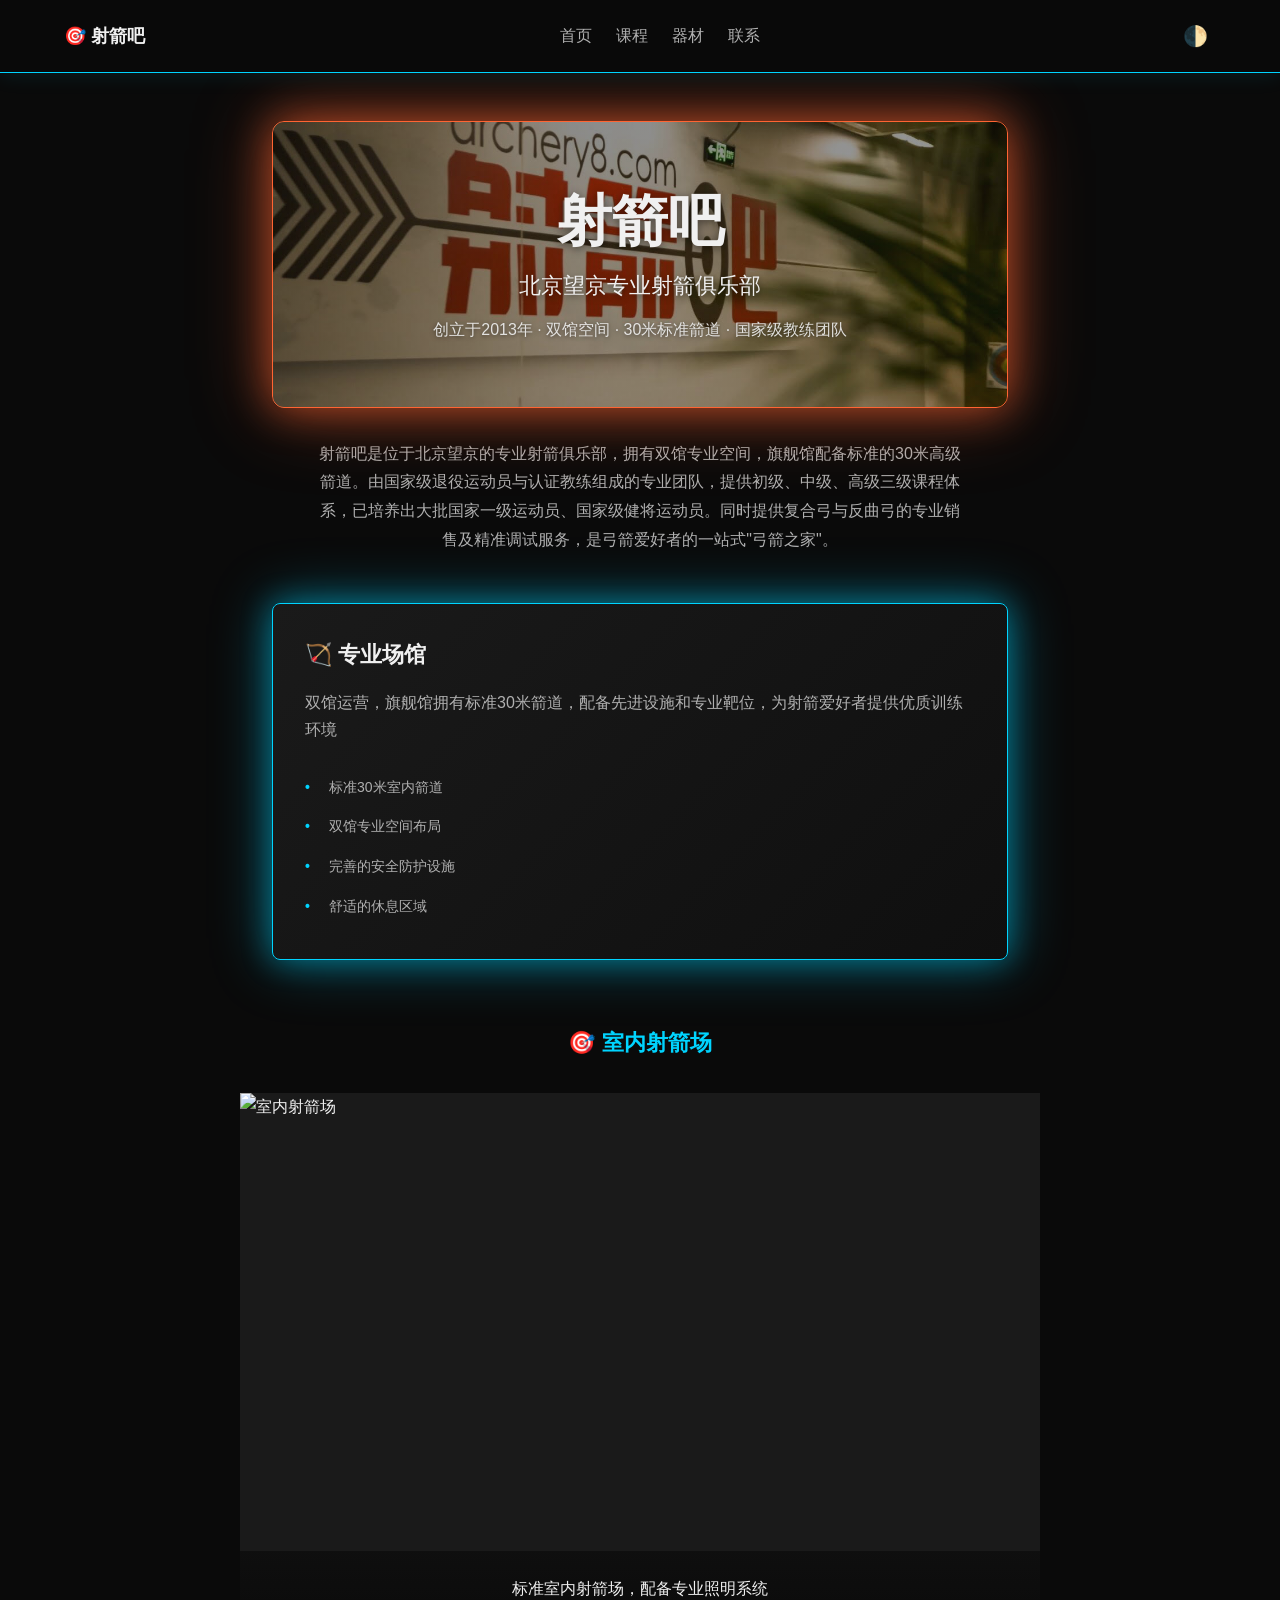
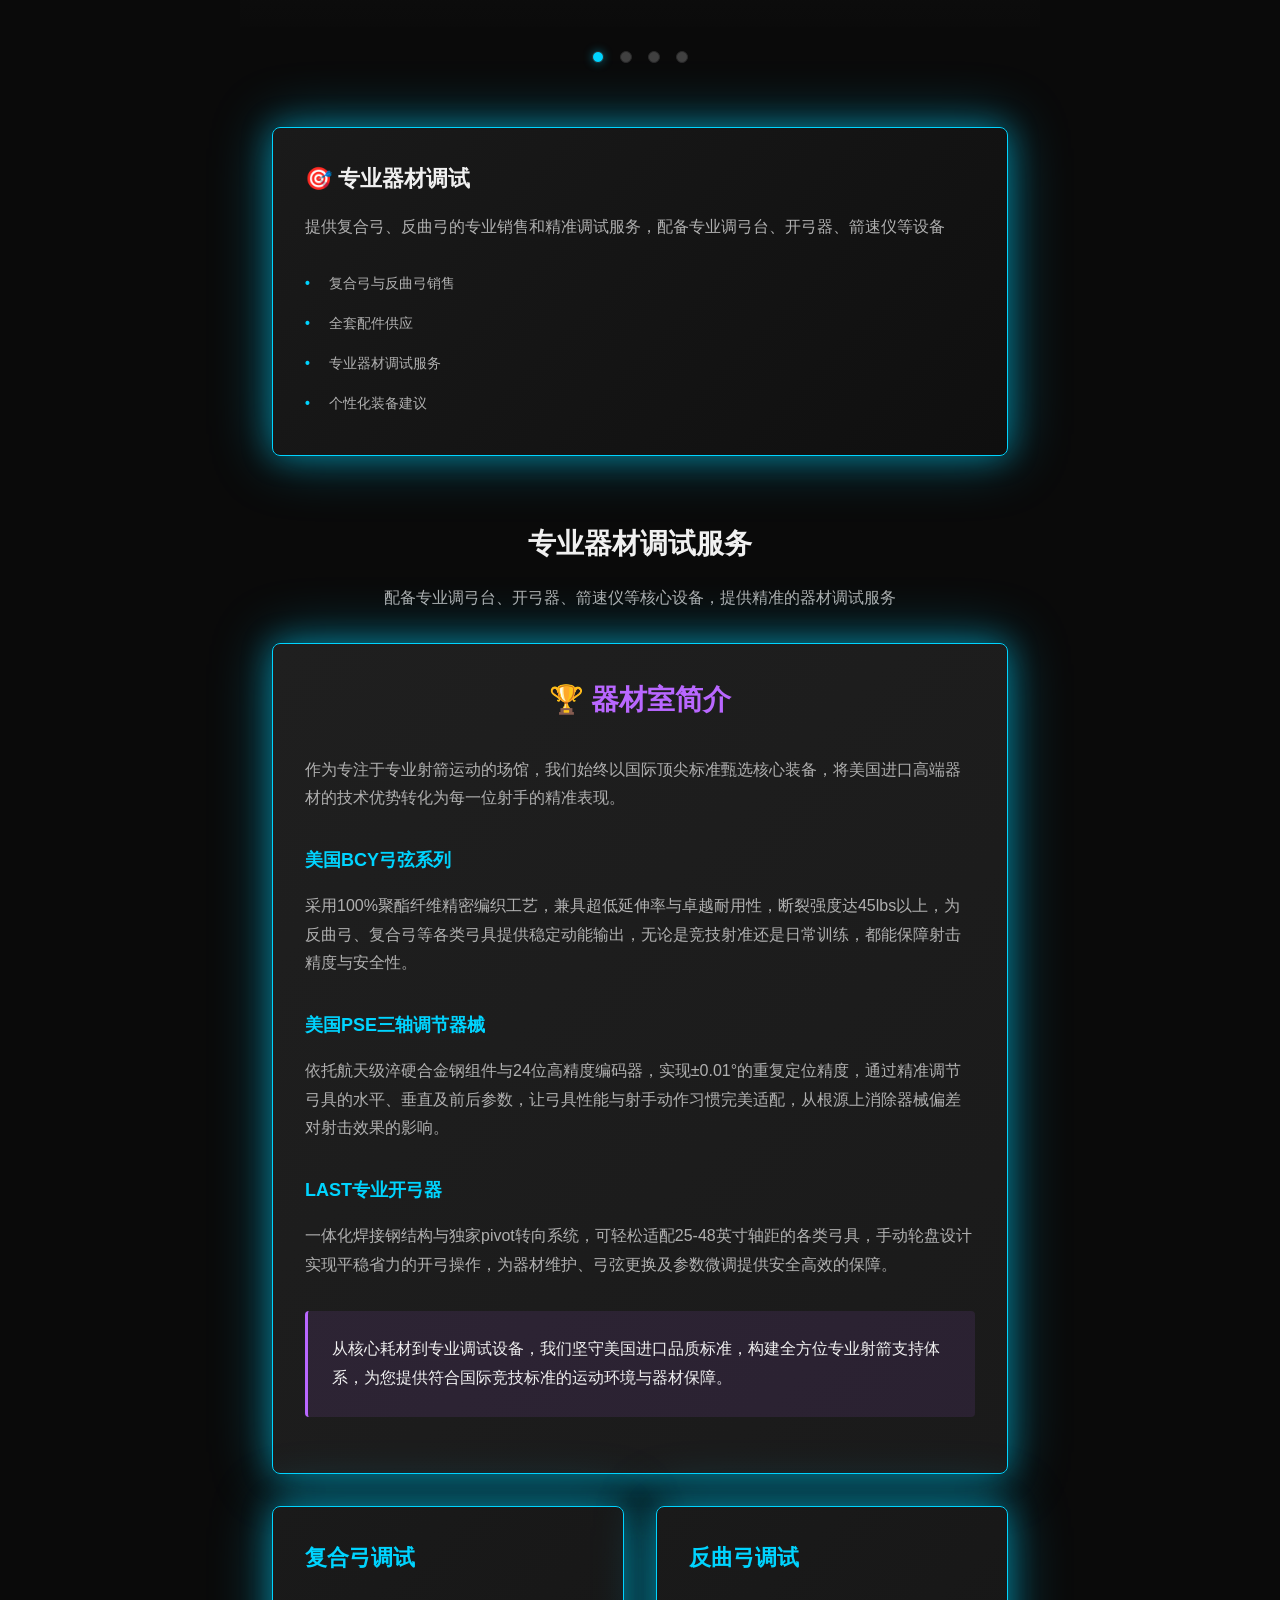
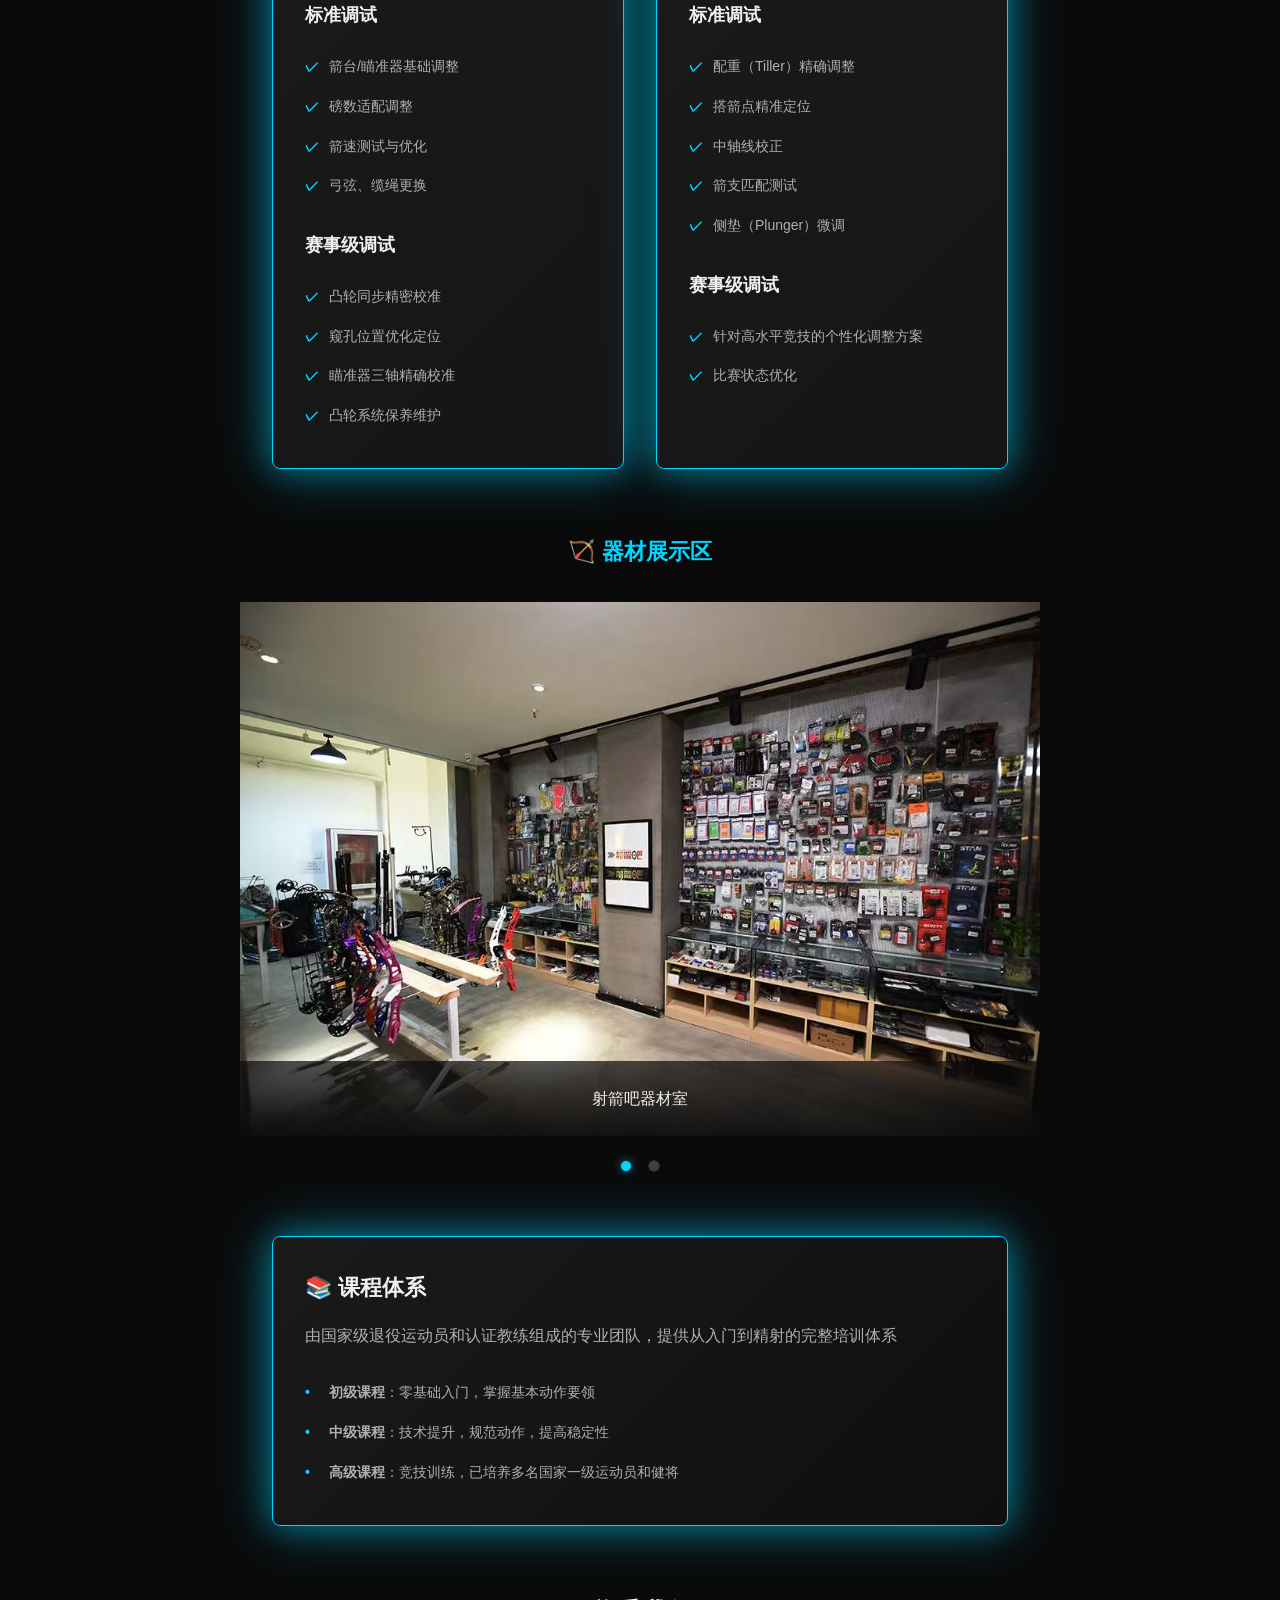
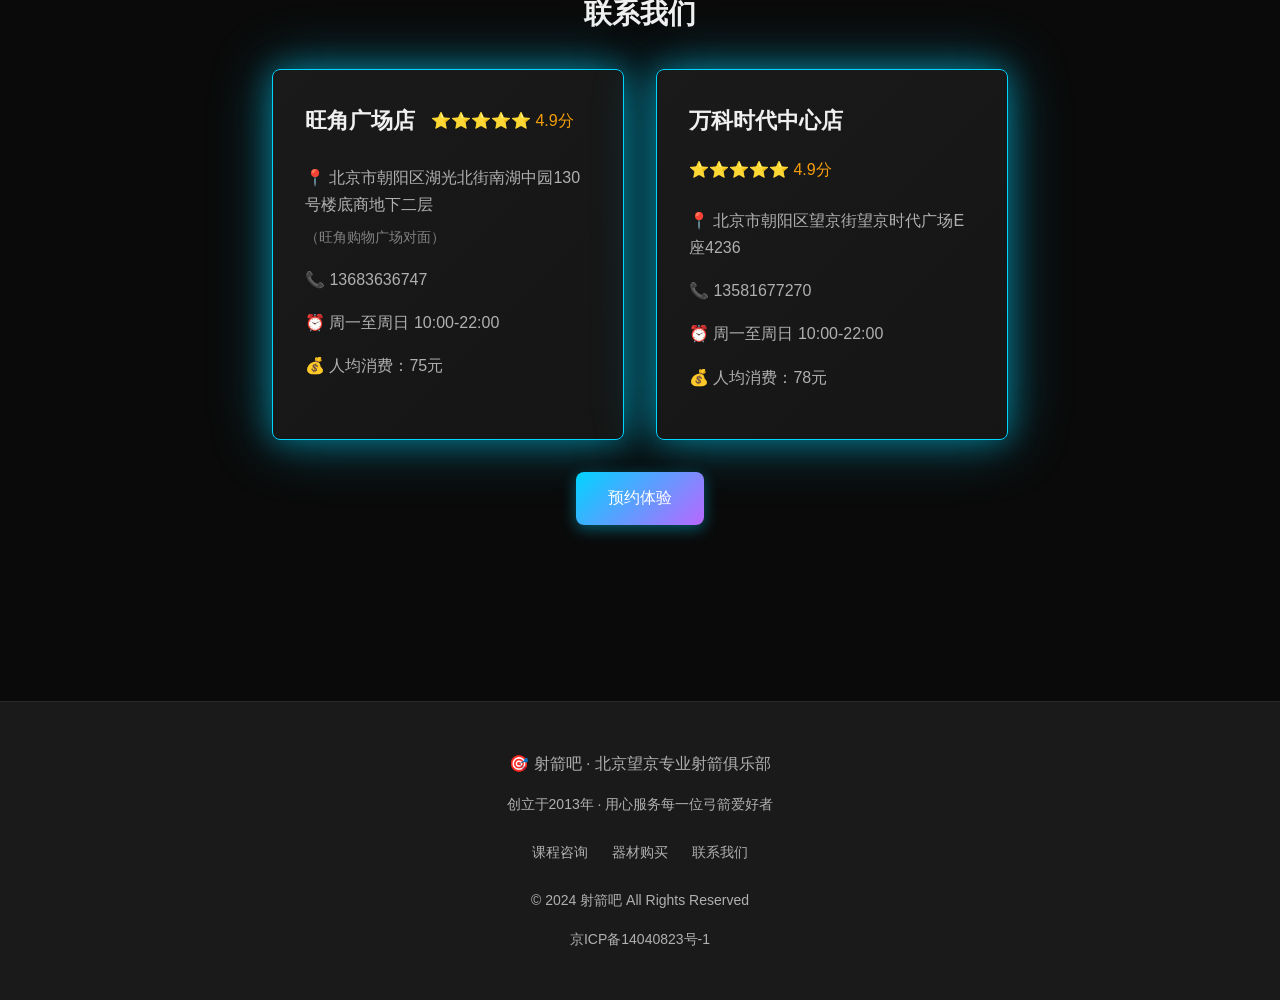
==== index.html @ a4e54010 "修复移动端布局：移除重复课程卡片，调整服务卡片顺序" ====
<!DOCTYPE html>
<html lang="zh-CN" data-theme="dark">
<head>
    <meta charset="UTF-8">
    <meta name="viewport" content="width=device-width, initial-scale=1.0">
    <meta name="description" content="射箭吧 - 北京望京专业射箭俱乐部，创立于2013年，双馆空间，30米标准箭道，国家级教练团队">
    <meta name="keywords" content="射箭,射箭俱乐部,望京射箭,北京射箭,射箭培训,复合弓,反曲弓">
    <title>射箭吧 🎯 北京望京专业射箭俱乐部</title>
    <link rel="stylesheet" href="css/style.css">
</head>
<body>
    <!-- 导航栏 -->
    <header class="header">
        <nav class="nav container">
            <div class="nav-brand">
                <a href="#home">🎯 射箭吧</a>
            </div>
            <ul class="nav-menu">
                <li><a href="#home">首页</a></li>
                <li><a href="#courses">课程</a></li>
                <li><a href="#equipment">器材</a></li>
                <li><a href="#contact">联系</a></li>
            </ul>
            <button class="theme-toggle" id="themeToggle" aria-label="切换主题">
                🌓
            </button>
        </nav>
    </header>

    <!-- 主体内容 -->
    <main class="main" id="home">
        <div class="container">
            <!-- Hero 介绍区 -->
            <section class="hero">
                <div class="hero-header">
                    <h1 class="hero-title">射箭吧</h1>
                    <h2 class="hero-subtitle">北京望京专业射箭俱乐部</h2>
                    <p class="subtitle">创立于2013年 · 双馆空间 · 30米标准箭道 · 国家级教练团队</p>
                </div>
                <p class="description">
                    射箭吧是位于北京望京的专业射箭俱乐部，拥有双馆专业空间，旗舰馆配备标准的30米高级箭道。由国家级退役运动员与认证教练组成的专业团队，提供初级、中级、高级三级课程体系，已培养出大批国家一级运动员、国家级健将运动员。同时提供复合弓与反曲弓的专业销售及精准调试服务，是弓箭爱好者的一站式"弓箭之家"。
                </p>
            </section>

            <!-- 核心服务卡片 -->
            <section class="services" id="courses">
                <div class="service-cards">
                    <!-- 服务卡片 1 - 专业场馆 -->
                    <article class="service-card">
                        <h3>🏹 专业场馆</h3>
                        <p>双馆运营，旗舰馆拥有标准30米箭道，配备先进设施和专业靶位，为射箭爱好者提供优质训练环境</p>
                        <ul class="feature-list">
                            <li>标准30米室内箭道</li>
                            <li>双馆专业空间布局</li>
                            <li>完善的安全防护设施</li>
                            <li>舒适的休息区域</li>
                        </ul>
                    </article>
                </div>
            </section>

            <!-- 室内射箭场图片展示 -->
            <section class="gallery-section">
                <h3>🎯 室内射箭场</h3>
                <div class="gallery-slider-wrapper">
                    <div class="gallery-slider" data-gallery="range">
                        <div class="slider-track">
                            <div class="slider-item">
                                <img src="https://images.unsplash.com/photo-1613901644564-e6e1a5d6f1e3?auto=format&fit=crop&w=1200&h=800&q=80" alt="室内射箭场" loading="lazy">
                                <p class="slide-caption">标准室内射箭场，配备专业照明系统</p>
                            </div>
                            <div class="slider-item">
                                <img src="https://images.unsplash.com/photo-1546483875-ad9014c88eba?auto=format&fit=crop&w=1200&h=800&q=80" alt="30米标准箭道" loading="lazy">
                                <p class="slide-caption">30米国际标准箭道，满足竞技训练需求</p>
                            </div>
                            <div class="slider-item">
                                <img src="https://images.unsplash.com/photo-1598899134739-24c46f58b8c0?auto=format&fit=crop&w=1200&h=800&q=80" alt="专业靶位" loading="lazy">
                                <p class="slide-caption">高精度专业靶位，确保训练效果</p>
                            </div>
                            <div class="slider-item">
                                <img src="https://images.unsplash.com/photo-1571902943202-507ec2618e8f?auto=format&fit=crop&w=1200&h=800&q=80" alt="训练场景" loading="lazy">
                                <p class="slide-caption">舒适的训练环境，专业的指导服务</p>
                            </div>
                        </div>
                    </div>
                </div>
                <div class="slider-dots" data-dots="range"></div>
            </section>

            <!-- 服务卡片 2 - 专业器材调试 -->
            <section class="services">
                <div class="service-cards">
                    <article class="service-card">
                        <h3>🎯 专业器材调试</h3>
                        <p>提供复合弓、反曲弓的专业销售和精准调试服务，配备专业调弓台、开弓器、箭速仪等设备</p>
                        <ul class="feature-list">
                            <li>复合弓与反曲弓销售</li>
                            <li>全套配件供应</li>
                            <li>专业器材调试服务</li>
                            <li>个性化装备建议</li>
                        </ul>
                    </article>
                </div>
            </section>

            <!-- 器材调试详情区 -->
            <section class="equipment-details" id="equipment">
                <h2>专业器材调试服务</h2>
                <p class="section-intro">配备专业调弓台、开弓器、箭速仪等核心设备，提供精准的器材调试服务</p>
                
                <div class="service-detail-cards">
                    <!-- 器材室简介 -->
                    <div class="detail-card equipment-intro">
                        <h3>🏆 器材室简介</h3>
                        <div class="equipment-content">
                            <p>作为专注于专业射箭运动的场馆，我们始终以国际顶尖标准甄选核心装备，将美国进口高端器材的技术优势转化为每一位射手的精准表现。</p>
                            
                            <h4>美国BCY弓弦系列</h4>
                            <p>采用100%聚酯纤维精密编织工艺，兼具超低延伸率与卓越耐用性，断裂强度达45lbs以上，为反曲弓、复合弓等各类弓具提供稳定动能输出，无论是竞技射准还是日常训练，都能保障射击精度与安全性。</p>
                            
                            <h4>美国PSE三轴调节器械</h4>
                            <p>依托航天级淬硬合金钢组件与24位高精度编码器，实现±0.01°的重复定位精度，通过精准调节弓具的水平、垂直及前后参数，让弓具性能与射手动作习惯完美适配，从根源上消除器械偏差对射击效果的影响。</p>
                            
                            <h4>LAST专业开弓器</h4>
                            <p>一体化焊接钢结构与独家pivot转向系统，可轻松适配25-48英寸轴距的各类弓具，手动轮盘设计实现平稳省力的开弓操作，为器材维护、弓弦更换及参数微调提供安全高效的保障。</p>
                            
                            <p class="highlight">从核心耗材到专业调试设备，我们坚守美国进口品质标准，构建全方位专业射箭支持体系，为您提供符合国际竞技标准的运动环境与器材保障。</p>
                        </div>
                    </div>

                    <!-- 复合弓调试 -->
                    <div class="detail-card">
                        <h3>复合弓调试</h3>
                        
                        <h4>标准调试</h4>
                        <ul>
                            <li>箭台/瞄准器基础调整</li>
                            <li>磅数适配调整</li>
                            <li>箭速测试与优化</li>
                            <li>弓弦、缆绳更换</li>
                        </ul>
                        
                        <h4>赛事级调试</h4>
                        <ul>
                            <li>凸轮同步精密校准</li>
                            <li>窥孔位置优化定位</li>
                            <li>瞄准器三轴精确校准</li>
                            <li>凸轮系统保养维护</li>
                        </ul>
                    </div>

                    <!-- 反曲弓调试 -->
                    <div class="detail-card">
                        <h3>反曲弓调试</h3>
                        
                        <h4>标准调试</h4>
                        <ul>
                            <li>配重（Tiller）精确调整</li>
                            <li>搭箭点精准定位</li>
                            <li>中轴线校正</li>
                            <li>箭支匹配测试</li>
                            <li>侧垫（Plunger）微调</li>
                        </ul>
                        
                        <h4>赛事级调试</h4>
                        <ul>
                            <li>针对高水平竞技的个性化调整方案</li>
                            <li>比赛状态优化</li>
                        </ul>
                    </div>
                </div>
            </section>

            <!-- 器材展示区图片 -->
            <section class="gallery-section">
                <h3>🏹 器材展示区</h3>
                <div class="gallery-slider-wrapper">
                    <div class="gallery-slider" data-gallery="equipment">
                        <div class="slider-track">
                            <div class="slider-item">
                                <img src="images/器材1.jpeg" alt="射箭吧器材室" loading="lazy">
                                <p class="slide-caption">射箭吧器材室</p>
                            </div>
                            <div class="slider-item">
                                <img src="images/器材2.jpeg" alt="高端弦料总动员" loading="lazy">
                                <p class="slide-caption">高端弦料总动员</p>
                            </div>
                        </div>
                    </div>
                </div>
                <div class="slider-dots" data-dots="equipment"></div>
            </section>

            <!-- 课程体系卡片 -->
            <section class="services">
                <div class="service-cards">
                    <article class="service-card">
                        <h3>📚 课程体系</h3>
                        <p>由国家级退役运动员和认证教练组成的专业团队，提供从入门到精射的完整培训体系</p>
                        <ul class="feature-list">
                            <li><strong>初级课程</strong>：零基础入门，掌握基本动作要领</li>
                            <li><strong>中级课程</strong>：技术提升，规范动作，提高稳定性</li>
                            <li><strong>高级课程</strong>：竞技训练，已培养多名国家一级运动员和健将</li>
                        </ul>
                    </article>
                </div>
            </section>

            <!-- 联系方式 -->
            <section class="contact" id="contact">
                <h2>联系我们</h2>
                
                <div class="contact-cards-wrapper">
                    <!-- 旺角广场店 -->
                    <div class="contact-card">
                        <h3>旺角广场店 <span class="rating">⭐⭐⭐⭐⭐ 4.9分</span></h3>
                        <div class="contact-info">
                            <p>📍 北京市朝阳区湖光北街南湖中园130号楼底商地下二层</p>
                            <p class="address-note">（旺角购物广场对面）</p>
                            <p>📞 13683636747</p>
                            <p>⏰ 周一至周日 10:00-22:00</p>
                            <p>💰 人均消费：75元</p>
                        </div>
                    </div>
                    
                    <!-- 万科时代中心店 -->
                    <div class="contact-card">
                        <h3>万科时代中心店 <span class="rating">⭐⭐⭐⭐⭐ 4.9分</span></h3>
                        <div class="contact-info">
                            <p>📍 北京市朝阳区望京街望京时代广场E座4236</p>
                            <p>📞 13581677270</p>
                            <p>⏰ 周一至周日 10:00-22:00</p>
                            <p>💰 人均消费：78元</p>
                        </div>
                    </div>
                </div>
                
                <button class="btn-primary">预约体验</button>
            </section>
        </div>
    </main>

    <!-- 页脚 -->
    <footer class="footer">
        <div class="container">
            <div class="footer-content">
                <p>🎯 射箭吧 · 北京望京专业射箭俱乐部</p>
                <p class="footer-meta">创立于2013年 · 用心服务每一位弓箭爱好者</p>
                <nav class="footer-links">
                    <a href="#courses">课程咨询</a>
                    <a href="#equipment">器材购买</a>
                    <a href="#contact">联系我们</a>
                </nav>
                <p class="copyright">© 2024 射箭吧 All Rights Reserved</p>
                <p class="icp-info">京ICP备14040823号-1</p>
            </div>
        </div>
    </footer>

    <script src="js/script.js"></script>
</body>
</html>
---- css/style.css ----
/* ==========================================
   射箭吧网站样式 - Coderon 极简风格
   ========================================== */

/* CSS 变量定义 */
:root {
  /* 颜色系统 - 深色主题（默认） */
  --color-background: #0a0a0a;
  --color-background-alt: #1a1a1a;
  --color-text: #f0f0f0;
  --color-text-secondary: #b0b0b0;
  --color-text-muted: #808080;
  
  /* 强调色 - 霓虹青色 */
  --color-accent: #00d4ff;
  --color-accent-hover: #00e5ff;
  --color-accent-light: #1a3a4a;
  --color-accent-glow: rgba(0, 212, 255, 0.4);
  
  /* 次要强调色 - 霓虹紫 */
  --color-secondary: #b967ff;
  --color-secondary-glow: rgba(185, 103, 255, 0.3);
  
  /* 边框 */
  --color-border: #2a2a2a;
  --color-border-dark: #404040;
  --color-border-accent: #00d4ff;
  
  /* 阴影 - 带发光效果 */
  --shadow-xs: 0 2px 4px rgba(0,0,0,0.3);
  --shadow-sm: 0 4px 12px rgba(0,0,0,0.4);
  --shadow-md: 0 8px 24px rgba(0,0,0,0.5);
  --shadow-glow: 0 0 20px var(--color-accent-glow);
  --shadow-glow-strong: 0 0 30px var(--color-accent-glow), 0 0 60px var(--color-accent-glow);
  
  /* 间距系统（8px基准） */
  --space-1: 8px;
  --space-2: 16px;
  --space-3: 24px;
  --space-4: 32px;
  --space-5: 40px;
  --space-6: 48px;
  --space-8: 64px;
  
  /* 字体 */
  --font-family: -apple-system, BlinkMacSystemFont, 'Segoe UI', 'Roboto', 
                 'Helvetica Neue', 'Microsoft YaHei', 'PingFang SC', 
                 Arial, sans-serif;
  --font-size-sm: 14px;
  --font-size-base: 16px;
  --font-size-lg: 18px;
  --font-size-xl: 22px;
  --font-size-2xl: 28px;
  --font-size-3xl: 36px;
  
  --line-height-tight: 1.25;
  --line-height-base: 1.7;
  --line-height-loose: 1.8;
  
  --font-weight-normal: 400;
  --font-weight-medium: 500;
  --font-weight-bold: 700;
  
  /* 圆角 */
  --radius-sm: 4px;
  --radius-md: 8px;
  --radius-lg: 12px;
  
  /* 过渡 */
  --transition-fast: 0.15s ease;
  --transition-base: 0.3s ease;
}

/* 浅色主题（可选） */
[data-theme="light"] {
  --color-background: #ffffff;
  --color-background-alt: #f8f9fa;
  --color-text: #292929;
  --color-text-secondary: #666666;
  --color-text-muted: #999999;
  --color-accent: #00a8cc;
  --color-accent-hover: #0096b8;
  --color-accent-light: #e0f7ff;
  --color-accent-glow: rgba(0, 168, 204, 0.2);
  --color-secondary: #9b4dca;
  --color-secondary-glow: rgba(155, 77, 202, 0.2);
  --color-border: #ebebeb;
  --color-border-dark: #dddddd;
  --color-border-accent: #00a8cc;
  --shadow-xs: 0 1px 2px rgba(0,0,0,0.04);
  --shadow-sm: 0 2px 8px rgba(0,0,0,0.06);
  --shadow-md: 0 4px 16px rgba(0,0,0,0.08);
  --shadow-glow: 0 0 10px rgba(0, 168, 204, 0.15);
  --shadow-glow-strong: 0 0 20px rgba(0, 168, 204, 0.2);
}

/* ==========================================
   基础样式重置
   ========================================== */

* {
  margin: 0;
  padding: 0;
  box-sizing: border-box;
}

html {
  font-size: 16px;
  scroll-behavior: smooth;
}

body {
  font-family: var(--font-family);
  font-size: var(--font-size-base);
  line-height: var(--line-height-base);
  color: var(--color-text);
  background-color: var(--color-background);
  transition: background-color var(--transition-base), 
              color var(--transition-base);
}

/* ==========================================
   布局容器
   ========================================== */

.container {
  max-width: 800px;
  margin: 0 auto;
  padding: 0 var(--space-3);
}

@media (min-width: 768px) {
  .container {
    padding: 0 var(--space-4);
  }
}

/* ==========================================
   导航栏
   ========================================== */

.header {
  position: sticky;
  top: 0;
  background-color: rgba(10, 10, 10, 0.95);
  backdrop-filter: blur(10px);
  border-bottom: 1px solid var(--color-border-accent);
  box-shadow: 0 2px 20px rgba(0, 212, 255, 0.1);
  z-index: 100;
  transition: background-color var(--transition-base);
}

.nav {
  display: flex;
  align-items: center;
  justify-content: space-between;
  padding: var(--space-2) var(--space-3);
  max-width: 1200px;
}

.nav-brand a {
  font-size: var(--font-size-lg);
  font-weight: var(--font-weight-bold);
  color: var(--color-text);
  text-decoration: none;
  transition: color var(--transition-fast);
}

.nav-brand a:hover {
  color: var(--color-accent);
}

.nav-menu {
  display: flex;
  list-style: none;
  gap: var(--space-3);
}

.nav-menu a {
  color: var(--color-text-secondary);
  text-decoration: none;
  font-size: var(--font-size-base);
  transition: color var(--transition-fast);
}

.nav-menu a:hover {
  color: var(--color-accent);
}

.theme-toggle {
  background: none;
  border: none;
  font-size: 20px;
  cursor: pointer;
  padding: var(--space-1);
  border-radius: var(--radius-sm);
  transition: background-color var(--transition-fast);
}

.theme-toggle:hover {
  background-color: var(--color-background-alt);
}

/* 移动端导航 */
@media (max-width: 767px) {
  .nav-menu {
    gap: var(--space-2);
    font-size: var(--font-size-sm);
  }
}

/* ==========================================
   主内容区
   ========================================== */

.main {
  padding: var(--space-6) 0;
  min-height: calc(100vh - 200px);
}

/* ==========================================
   Hero 介绍区
   ========================================== */

.hero {
  text-align: center;
  padding: 0;
  margin-bottom: var(--space-6);
}

.hero-header {
  background-image: url('../images/hero-bg.jpg');
  background-size: cover;
  background-position: center;
  background-repeat: no-repeat;
  position: relative;
  border-radius: var(--radius-lg);
  overflow: hidden;
  padding: var(--space-8) var(--space-4);
  margin-bottom: var(--space-4);
  border: 1px solid var(--color-border);
  box-shadow: var(--shadow-sm);
  transition: box-shadow var(--transition-base),
              border-color var(--transition-base);
}

.hero-header.in-view {
  box-shadow: 0 0 40px rgba(255, 100, 50, 0.6), 0 0 80px rgba(255, 100, 50, 0.4);
  border-color: #ff6432;
  animation: pulse-glow-hero 3s ease-in-out;
}

.hero-header::before {
  content: '';
  position: absolute;
  top: 0;
  left: 0;
  right: 0;
  bottom: 0;
  background: linear-gradient(135deg, rgba(10, 10, 10, 0.5) 0%, rgba(10, 10, 10, 0.4) 100%);
  z-index: 1;
}

.hero-header > * {
  position: relative;
  z-index: 2;
}

.hero-title {
  font-size: 56px;
  font-weight: var(--font-weight-bold);
  line-height: var(--line-height-tight);
  margin-bottom: var(--space-2);
  color: var(--color-text);
  text-shadow: 0 2px 8px rgba(0, 0, 0, 0.5);
}

.hero-subtitle {
  font-size: var(--font-size-xl);
  font-weight: var(--font-weight-medium);
  line-height: var(--line-height-tight);
  margin-bottom: var(--space-2);
  color: var(--color-text);
  text-shadow: 0 2px 6px rgba(0, 0, 0, 0.5);
}

.hero .subtitle {
  font-size: var(--font-size-base);
  color: rgba(240, 240, 240, 0.9);
  margin-bottom: 0;
  text-shadow: 0 1px 4px rgba(0, 0, 0, 0.5);
}

.hero .description {
  font-size: var(--font-size-base);
  line-height: var(--line-height-loose);
  color: var(--color-text-secondary);
  max-width: 700px;
  margin: 0 auto;
  padding: 0 var(--space-3);
}

@media (max-width: 767px) {
  .hero-title {
    font-size: var(--font-size-3xl);
  }
  
  .hero-subtitle {
    font-size: var(--font-size-lg);
  }
  
  .hero .subtitle {
    font-size: var(--font-size-base);
  }
}

/* ==========================================
   服务卡片区
   ========================================== */

.services {
  margin-bottom: var(--space-8);
}

.service-cards {
  display: grid;
  gap: var(--space-4);
  grid-template-columns: 1fr;
  max-width: 900px;
  margin: 0 auto;
}

@media (min-width: 768px) {
  .service-cards {
    grid-template-columns: repeat(auto-fit, minmax(280px, 1fr));
    max-width: 100%;
  }
}

.service-card {
  background: linear-gradient(135deg, #1a1a1a 0%, #0f0f0f 100%);
  padding: var(--space-4);
  border-radius: var(--radius-md);
  border: 1px solid var(--color-border);
  transition: transform var(--transition-base), 
              box-shadow var(--transition-base),
              border-color var(--transition-base);
}

.service-card.in-view {
  box-shadow: var(--shadow-glow-strong);
  border-color: var(--color-accent);
  animation: pulse-glow 2s ease-in-out;
}

@keyframes pulse-glow {
  0%, 100% {
    box-shadow: var(--shadow-glow-strong);
  }
  50% {
    box-shadow: 0 0 40px var(--color-accent-glow), 0 0 80px var(--color-accent-glow);
  }
}

@keyframes pulse-glow-hero {
  0%, 100% {
    box-shadow: 0 0 40px rgba(255, 100, 50, 0.6), 0 0 80px rgba(255, 100, 50, 0.4);
    border-color: #ff6432;
  }
  50% {
    box-shadow: 0 0 60px rgba(255, 100, 50, 0.8), 0 0 120px rgba(255, 100, 50, 0.6), 0 0 180px rgba(255, 100, 50, 0.3);
    border-color: #ff8855;
  }
}

.service-card:hover {
  transform: translateY(-6px);
  box-shadow: var(--shadow-glow-strong);
  border-color: var(--color-accent);
}

.service-card h3 {
  font-size: var(--font-size-xl);
  margin-bottom: var(--space-2);
  color: var(--color-text);
}

.service-card p {
  color: var(--color-text-secondary);
  margin-bottom: var(--space-3);
  line-height: var(--line-height-base);
}

.feature-list {
  list-style: none;
  padding-left: 0;
}

.feature-list li {
  padding: var(--space-1) 0;
  padding-left: var(--space-3);
  position: relative;
  color: var(--color-text-secondary);
  font-size: var(--font-size-sm);
}

.feature-list li:before {
  content: "•";
  position: absolute;
  left: 0;
  color: var(--color-accent);
  font-weight: var(--font-weight-bold);
}

/* ==========================================
   器材调试详情区
   ========================================== */

.equipment-details {
  margin-bottom: var(--space-8);
}

.equipment-details h2 {
  font-size: var(--font-size-2xl);
  margin-bottom: var(--space-2);
  text-align: center;
  color: var(--color-text);
}

.section-intro {
  text-align: center;
  color: var(--color-text-secondary);
  margin-bottom: var(--space-4);
  max-width: 600px;
  margin-left: auto;
  margin-right: auto;
}

.service-detail-cards {
  display: grid;
  gap: var(--space-4);
  grid-template-columns: 1fr;
}

@media (min-width: 768px) {
  .service-detail-cards {
    grid-template-columns: repeat(2, 1fr);
  }
}

.detail-card {
  background: linear-gradient(135deg, #1a1a1a 0%, #151515 100%);
  padding: var(--space-4);
  border-radius: var(--radius-md);
  border: 1px solid var(--color-border);
  box-shadow: var(--shadow-sm);
  transition: transform var(--transition-base),
              box-shadow var(--transition-base),
              border-color var(--transition-base);
}

.detail-card.in-view {
  box-shadow: var(--shadow-glow-strong);
  border-color: var(--color-accent);
  animation: pulse-glow 2s ease-in-out;
}

.detail-card:hover {
  transform: translateY(-2px);
  box-shadow: var(--shadow-glow);
  border-color: var(--color-border-dark);
}

.detail-card h3 {
  color: var(--color-accent);
  margin-bottom: var(--space-3);
  font-size: var(--font-size-xl);
}

.detail-card h4 {
  margin-top: var(--space-3);
  margin-bottom: var(--space-2);
  font-size: var(--font-size-lg);
  color: var(--color-text);
}

/* 器材室简介卡片 */
.equipment-intro {
  grid-column: 1 / -1;
  background: linear-gradient(135deg, #1f1f1f 0%, #1a1a1a 100%);
  border: 1px solid var(--color-border-dark);
}

.equipment-intro h3 {
  color: var(--color-secondary);
  font-size: var(--font-size-2xl);
  margin-bottom: var(--space-4);
  text-align: center;
}

.equipment-content p {
  color: var(--color-text-secondary);
  line-height: var(--line-height-loose);
  margin-bottom: var(--space-3);
}

.equipment-content h4 {
  color: var(--color-accent);
  font-size: var(--font-size-lg);
  margin-top: var(--space-4);
  margin-bottom: var(--space-2);
}

.equipment-content .highlight {
  color: var(--color-text);
  font-weight: var(--font-weight-medium);
  padding: var(--space-3);
  background: rgba(185, 103, 255, 0.1);
  border-left: 3px solid var(--color-secondary);
  border-radius: var(--radius-sm);
  margin-top: var(--space-4);
}

.detail-card ul {
  list-style: none;
  padding-left: 0;
}

.detail-card ul li {
  padding: var(--space-1) 0;
  padding-left: var(--space-3);
  position: relative;
  color: var(--color-text-secondary);
  font-size: var(--font-size-sm);
}

.detail-card ul li:before {
  content: "✓";
  position: absolute;
  left: 0;
  color: var(--color-accent);
  font-weight: var(--font-weight-bold);
}

/* ==========================================
   图片画廊
   ========================================== */

/* ==========================================
   场馆环境画廊
   ========================================== */

.gallery-section {
  margin-bottom: var(--space-8);
}

.gallery-section h3 {
  font-size: var(--font-size-xl);
  margin-bottom: var(--space-4);
  color: var(--color-accent);
  text-align: center;
}

.gallery-slider-wrapper {
  position: relative;
  margin: 0 calc(-1 * var(--space-3));
  padding: 0;
}

@media (min-width: 768px) {
  .gallery-slider-wrapper {
    margin: 0 calc(-1 * var(--space-4));
  }
}

.gallery-slider {
  overflow: hidden;
  background: var(--color-background-alt);
  width: 100%;
}

.slider-track {
  display: flex;
  transition: transform 0.5s cubic-bezier(0.4, 0, 0.2, 1);
}

.slider-item {
  min-width: 100%;
  position: relative;
}

.slider-item img {
  width: 100%;
  height: auto;
  aspect-ratio: 3/2;
  object-fit: cover;
  display: block;
}

.slide-caption {
  background: linear-gradient(to top, rgba(10, 10, 10, 0.95) 0%, rgba(10, 10, 10, 0.7) 100%);
  color: var(--color-text);
  padding: var(--space-3) var(--space-4);
  text-align: center;
  font-size: var(--font-size-base);
  line-height: var(--line-height-base);
  position: absolute;
  bottom: 0;
  left: 0;
  right: 0;
  margin: 0;
}

.slider-dots {
  display: flex;
  justify-content: center;
  gap: var(--space-2);
  margin-top: var(--space-3);
}

.slider-dot {
  width: 12px;
  height: 12px;
  border-radius: 50%;
  background: var(--color-border-dark);
  border: 1px solid var(--color-border);
  cursor: pointer;
  transition: all var(--transition-base);
}

.slider-dot:hover {
  background: var(--color-accent);
  transform: scale(1.2);
}

.slider-dot.active {
  background: var(--color-accent);
  box-shadow: 0 0 10px var(--color-accent-glow);
}

/* 课程体系区域 */
.course-info {
  margin-bottom: var(--space-8);
  max-width: 900px;
  margin-left: auto;
  margin-right: auto;
}

@media (max-width: 767px) {
  .slide-caption {
    font-size: var(--font-size-sm);
    padding: var(--space-2) var(--space-3);
  }
}

/* 实际图片样式（替换占位符时使用） */
.gallery-item img {
  width: 100%;
  height: 100%;
  object-fit: cover;
  transition: transform var(--transition-base);
}

.gallery-item:hover img {
  transform: scale(1.05);
}

/* ==========================================
   联系方式区
   ========================================== */

.contact {
  margin-bottom: var(--space-8);
  text-align: center;
}

.contact h2 {
  font-size: var(--font-size-2xl);
  margin-bottom: var(--space-4);
  color: var(--color-text);
}

.contact-cards-wrapper {
  display: grid;
  gap: var(--space-4);
  grid-template-columns: 1fr;
  margin-bottom: var(--space-4);
}

@media (min-width: 768px) {
  .contact-cards-wrapper {
    grid-template-columns: repeat(2, 1fr);
  }
}

.contact-card {
  background: linear-gradient(135deg, #1a1a1a 0%, #151515 100%);
  padding: var(--space-4);
  border-radius: var(--radius-md);
  text-align: left;
  border: 1px solid var(--color-border);
  box-shadow: var(--shadow-sm);
  transition: transform var(--transition-base),
              box-shadow var(--transition-base),
              border-color var(--transition-base);
}

.contact-card.in-view {
  box-shadow: var(--shadow-glow-strong);
  border-color: var(--color-accent);
  animation: pulse-glow 2s ease-in-out;
}

.contact-card:hover {
  transform: translateY(-2px);
  box-shadow: var(--shadow-glow);
  border-color: var(--color-border-dark);
}

.contact-card h3 {
  font-size: var(--font-size-xl);
  margin-bottom: var(--space-3);
  display: flex;
  align-items: center;
  gap: var(--space-2);
  flex-wrap: wrap;
  color: var(--color-text);
}

.contact-card .rating {
  color: #f59e0b;
  font-size: var(--font-size-base);
  font-weight: var(--font-weight-normal);
}

.contact-info p {
  margin: var(--space-2) 0;
  line-height: var(--line-height-base);
  color: var(--color-text-secondary);
}

.contact-info .address-note {
  color: var(--color-text-muted);
  font-size: var(--font-size-sm);
  margin-top: calc(var(--space-1) * -1);
}

/* ==========================================
   按钮
   ========================================== */

.btn-primary {
  background: linear-gradient(135deg, var(--color-accent) 0%, var(--color-secondary) 100%);
  color: #ffffff;
  border: none;
  padding: var(--space-2) var(--space-4);
  border-radius: var(--radius-md);
  font-size: var(--font-size-base);
  font-weight: var(--font-weight-medium);
  cursor: pointer;
  box-shadow: 0 4px 15px var(--color-accent-glow);
  transition: background-color var(--transition-fast),
              transform var(--transition-fast),
              box-shadow var(--transition-fast);
}

.btn-primary:hover {
  background: linear-gradient(135deg, var(--color-accent-hover) 0%, var(--color-secondary) 100%);
  transform: translateY(-3px);
  box-shadow: var(--shadow-glow-strong);
}

.btn-primary:active {
  transform: translateY(0);
}

/* ==========================================
   页脚
   ========================================== */

.footer {
  background-color: var(--color-background-alt);
  border-top: 1px solid var(--color-border);
  padding: var(--space-6) 0 var(--space-4);
  margin-top: var(--space-8);
}

.footer-content {
  text-align: center;
}

.footer-content p {
  color: var(--color-text-secondary);
  margin-bottom: var(--space-2);
}

.footer-meta {
  font-size: var(--font-size-sm);
  color: var(--color-text-muted);
}

.footer-links {
  display: flex;
  justify-content: center;
  gap: var(--space-3);
  margin: var(--space-3) 0;
  flex-wrap: wrap;
}

.footer-links a {
  color: var(--color-text-secondary);
  text-decoration: none;
  font-size: var(--font-size-sm);
  transition: color var(--transition-fast);
}

.footer-links a:hover {
  color: var(--color-accent);
}

.icp-info {
  font-size: var(--font-size-sm);
  color: var(--color-text-muted);
  margin-top: var(--space-2);
}

.copyright {
  font-size: var(--font-size-sm);
  color: var(--color-text-muted);
  margin-top: var(--space-3);
}

/* ==========================================
   响应式调整
   ========================================== */

@media (max-width: 767px) {
  .hero {
    padding: var(--space-4) 0;
  }
  
  .services,
  .equipment-details,
  .gallery,
  .contact {
    margin-bottom: var(--space-6);
  }
}
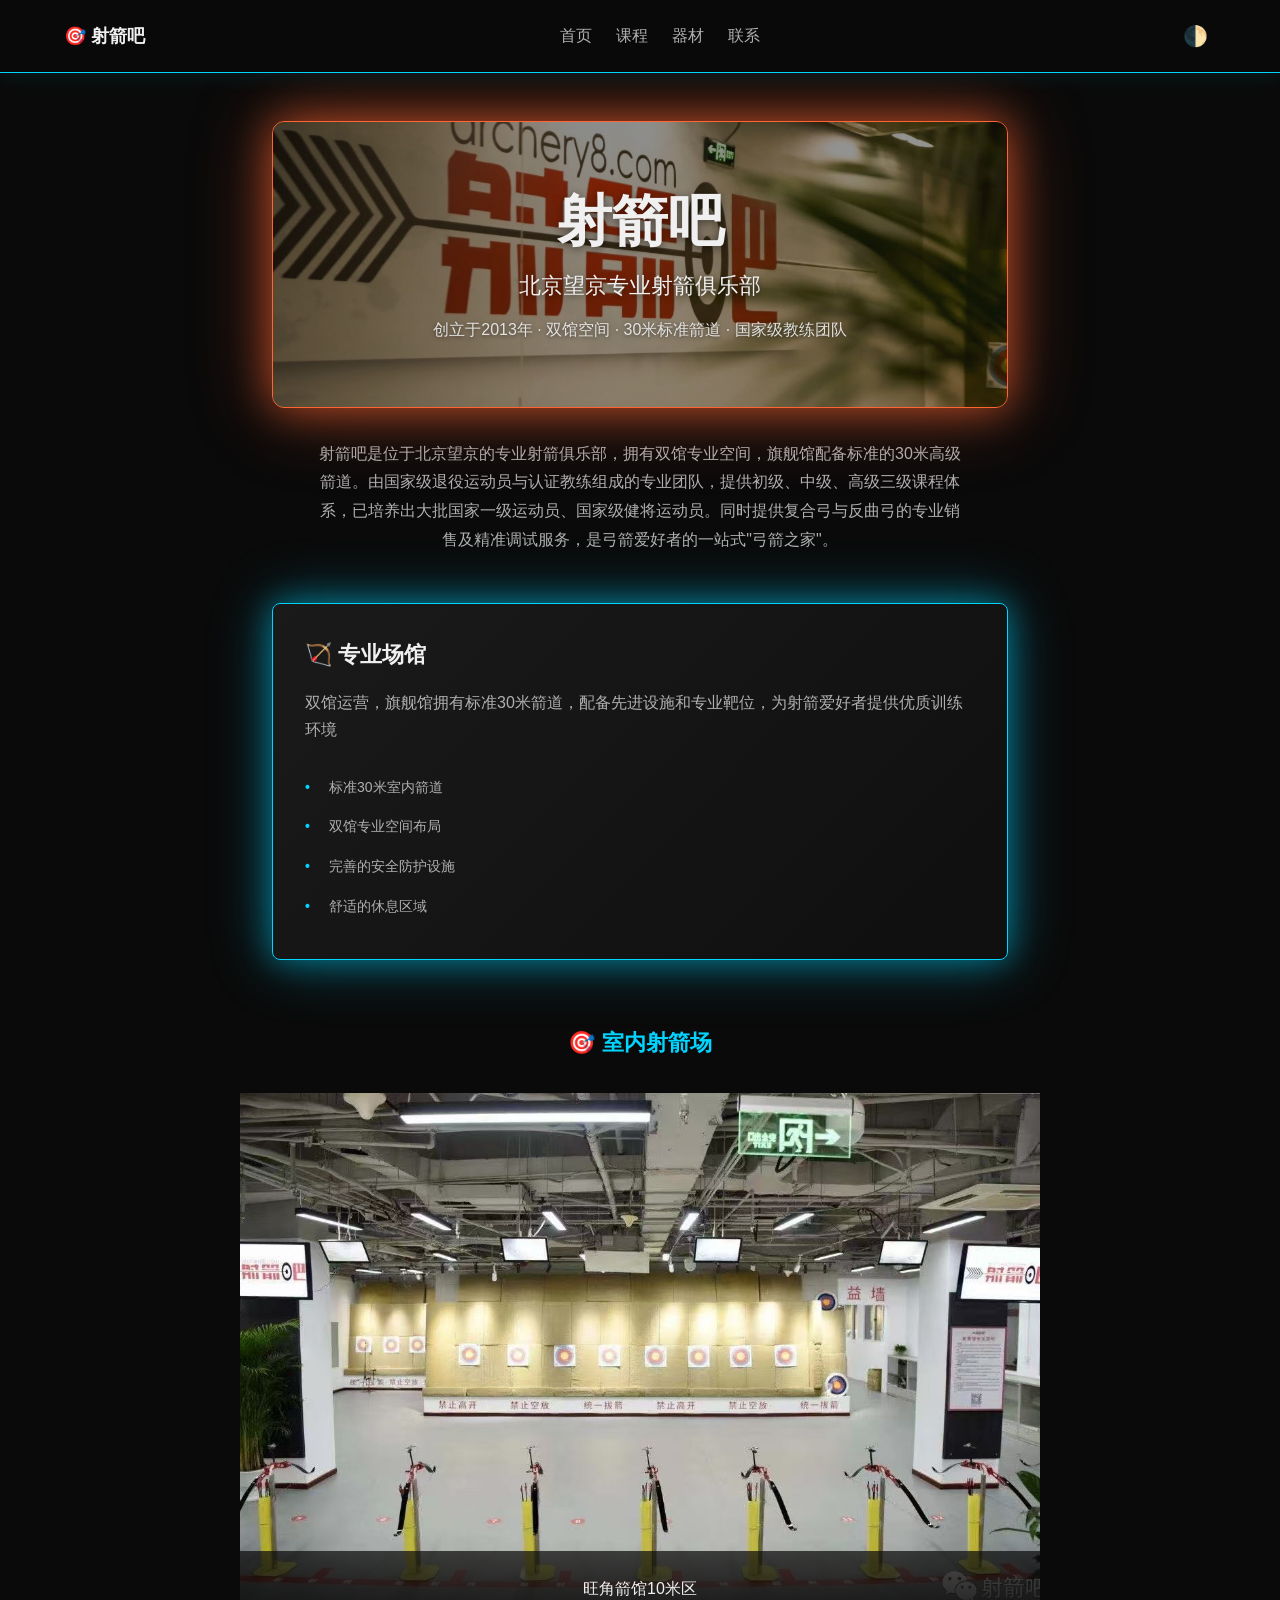
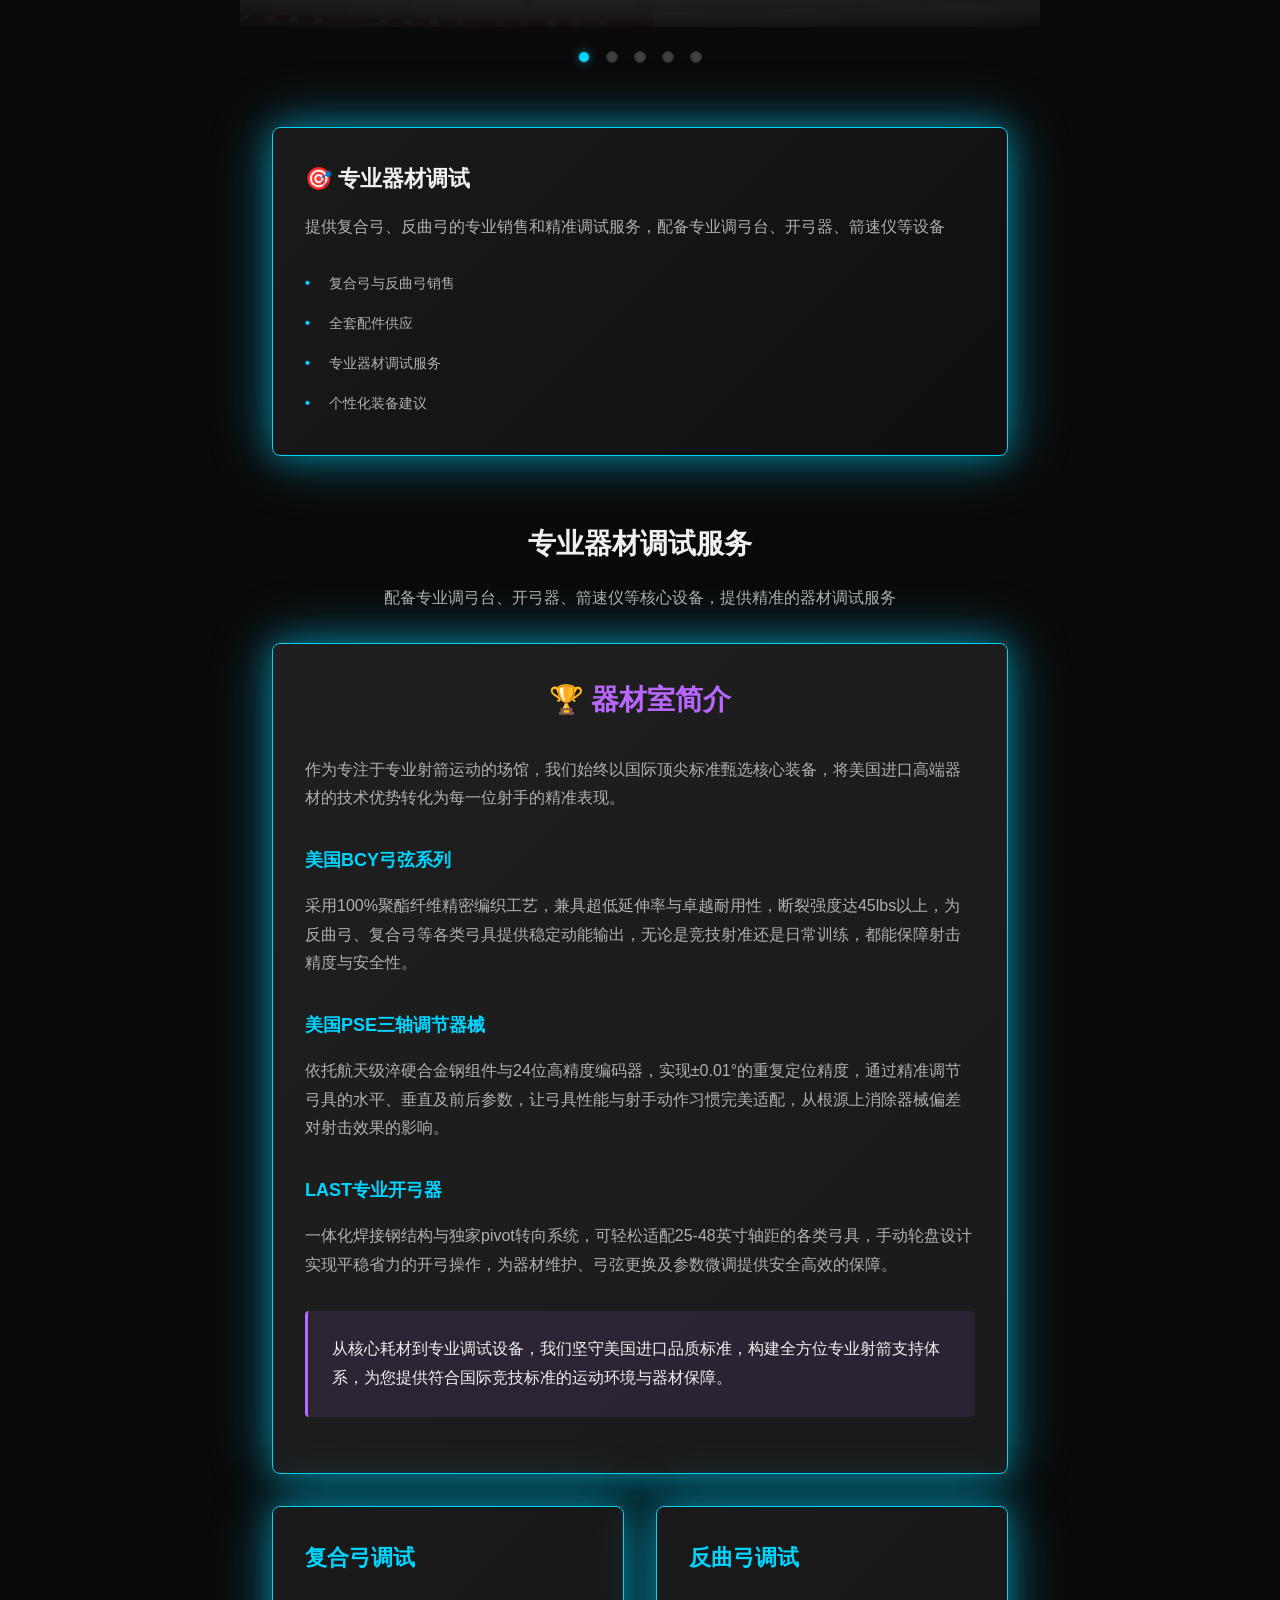
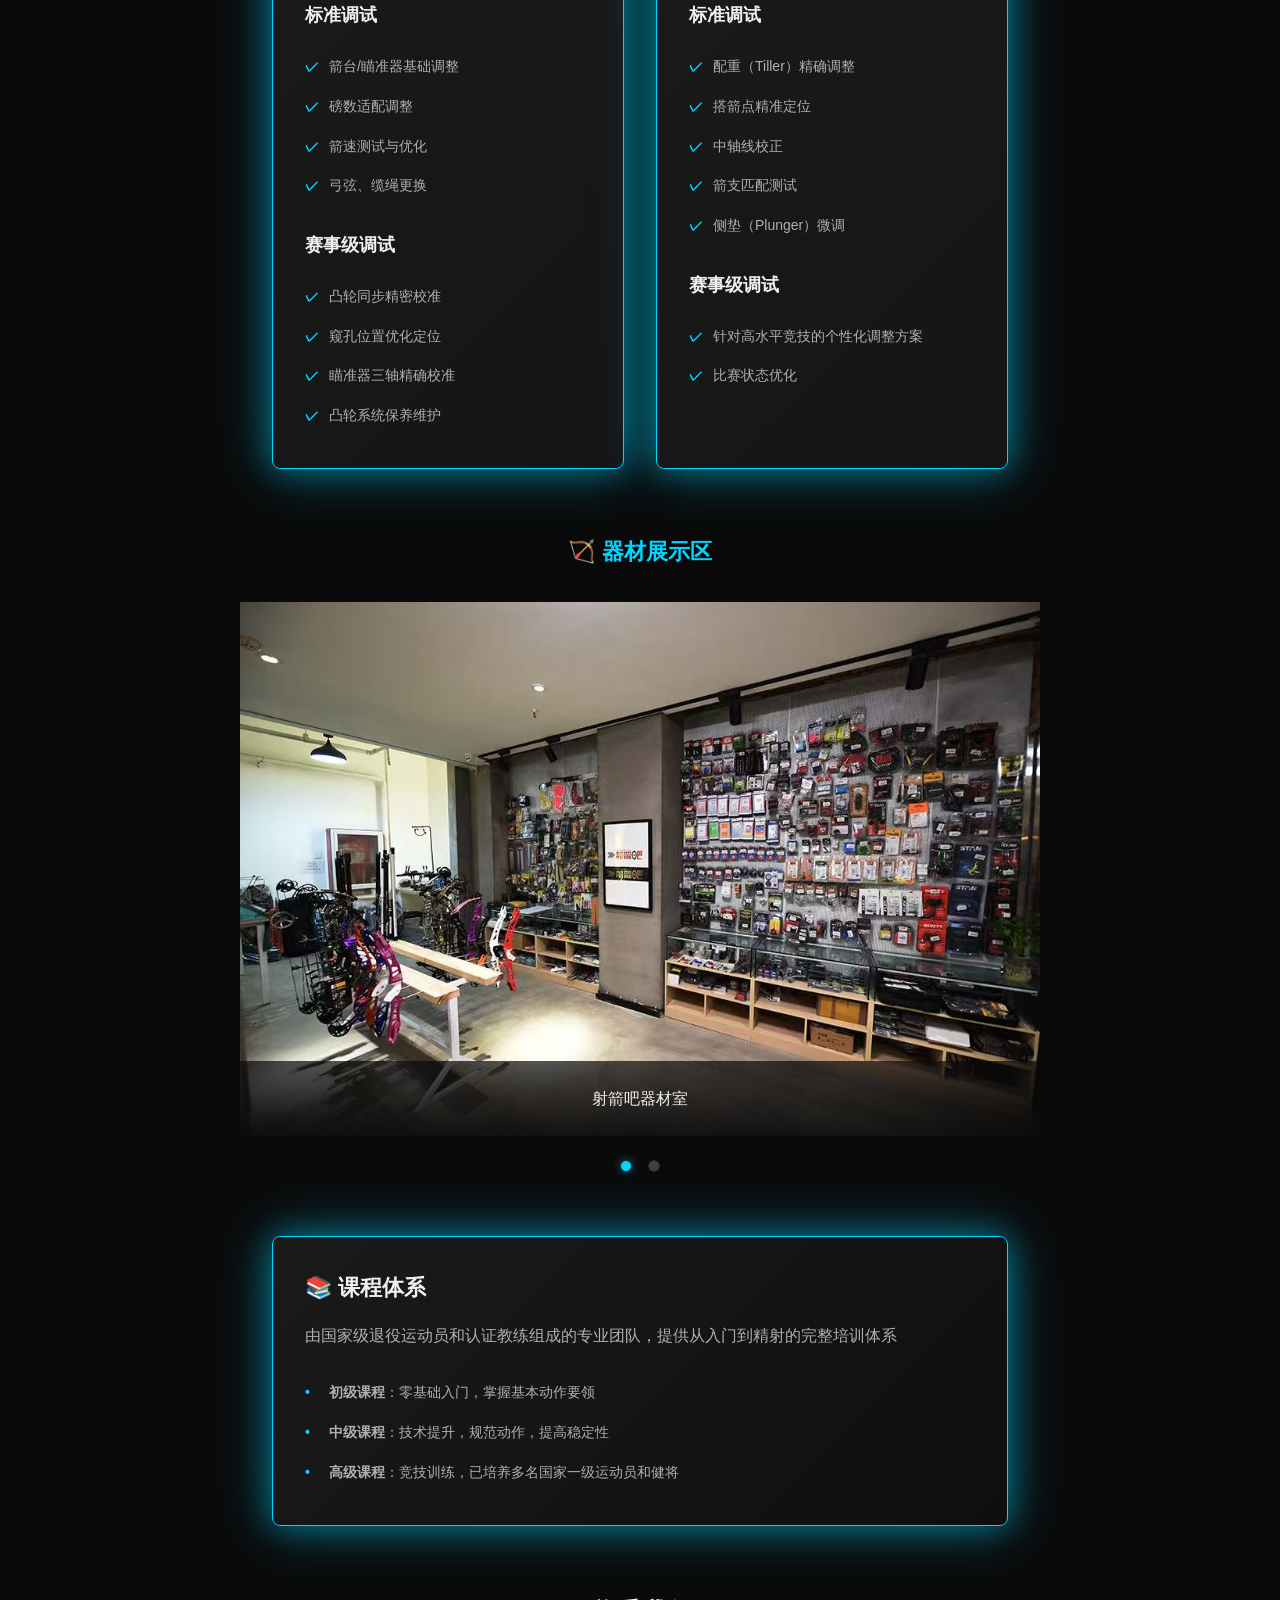
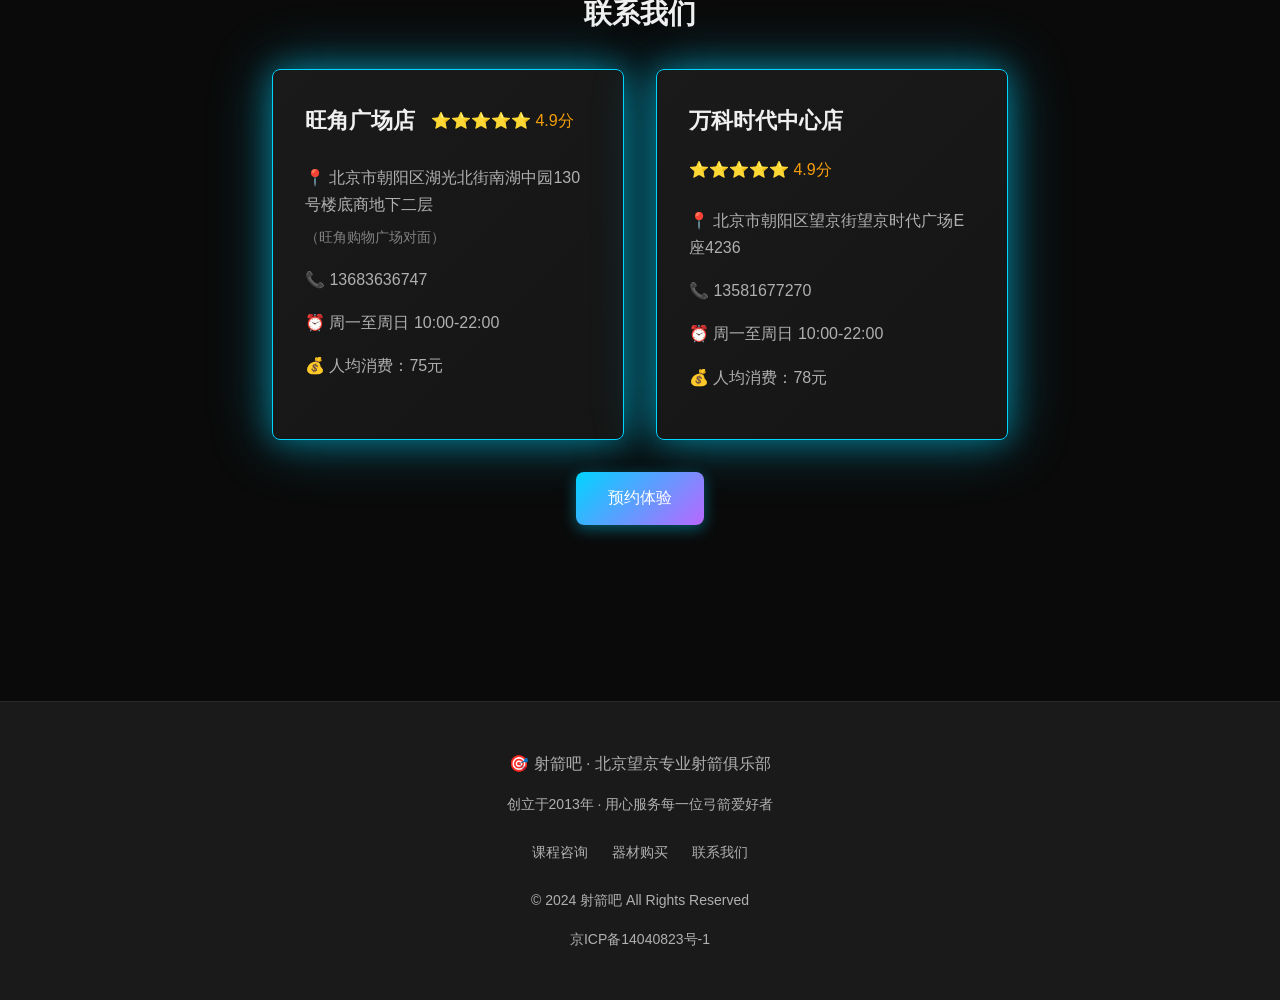
==== commit a22073a6: "更新场馆图片：使用5张本地实景照片替代Unsplash图片" ====
--- a/index.html
+++ b/index.html
@@ -66,20 +66,24 @@
                     <div class="gallery-slider" data-gallery="range">
                         <div class="slider-track">
                             <div class="slider-item">
-                                <img src="https://images.unsplash.com/photo-1613901644564-e6e1a5d6f1e3?auto=format&fit=crop&w=1200&h=800&q=80" alt="室内射箭场" loading="lazy">
-                                <p class="slide-caption">标准室内射箭场，配备专业照明系统</p>
-                            </div>
-                            <div class="slider-item">
-                                <img src="https://images.unsplash.com/photo-1546483875-ad9014c88eba?auto=format&fit=crop&w=1200&h=800&q=80" alt="30米标准箭道" loading="lazy">
-                                <p class="slide-caption">30米国际标准箭道，满足竞技训练需求</p>
-                            </div>
-                            <div class="slider-item">
-                                <img src="https://images.unsplash.com/photo-1598899134739-24c46f58b8c0?auto=format&fit=crop&w=1200&h=800&q=80" alt="专业靶位" loading="lazy">
-                                <p class="slide-caption">高精度专业靶位，确保训练效果</p>
-                            </div>
-                            <div class="slider-item">
-                                <img src="https://images.unsplash.com/photo-1571902943202-507ec2618e8f?auto=format&fit=crop&w=1200&h=800&q=80" alt="训练场景" loading="lazy">
-                                <p class="slide-caption">舒适的训练环境，专业的指导服务</p>
+                                <img src="images/场馆1.jpeg" alt="旺角箭馆10米区" loading="lazy">
+                                <p class="slide-caption">旺角箭馆10米区</p>
+                            </div>
+                            <div class="slider-item">
+                                <img src="images/场馆2.jpeg" alt="旺角箭馆18米区" loading="lazy">
+                                <p class="slide-caption">旺角箭馆18米区</p>
+                            </div>
+                            <div class="slider-item">
+                                <img src="images/场馆3.jpeg" alt="万科箭馆休息区" loading="lazy">
+                                <p class="slide-caption">万科箭馆休息区</p>
+                            </div>
+                            <div class="slider-item">
+                                <img src="images/场馆4.jpeg" alt="旺角箭馆休息区" loading="lazy">
+                                <p class="slide-caption">旺角箭馆休息区</p>
+                            </div>
+                            <div class="slider-item">
+                                <img src="images/场馆5.jpeg" alt="旺角箭馆30米VIP区" loading="lazy">
+                                <p class="slide-caption">旺角箭馆30米VIP区</p>
                             </div>
                         </div>
                     </div>
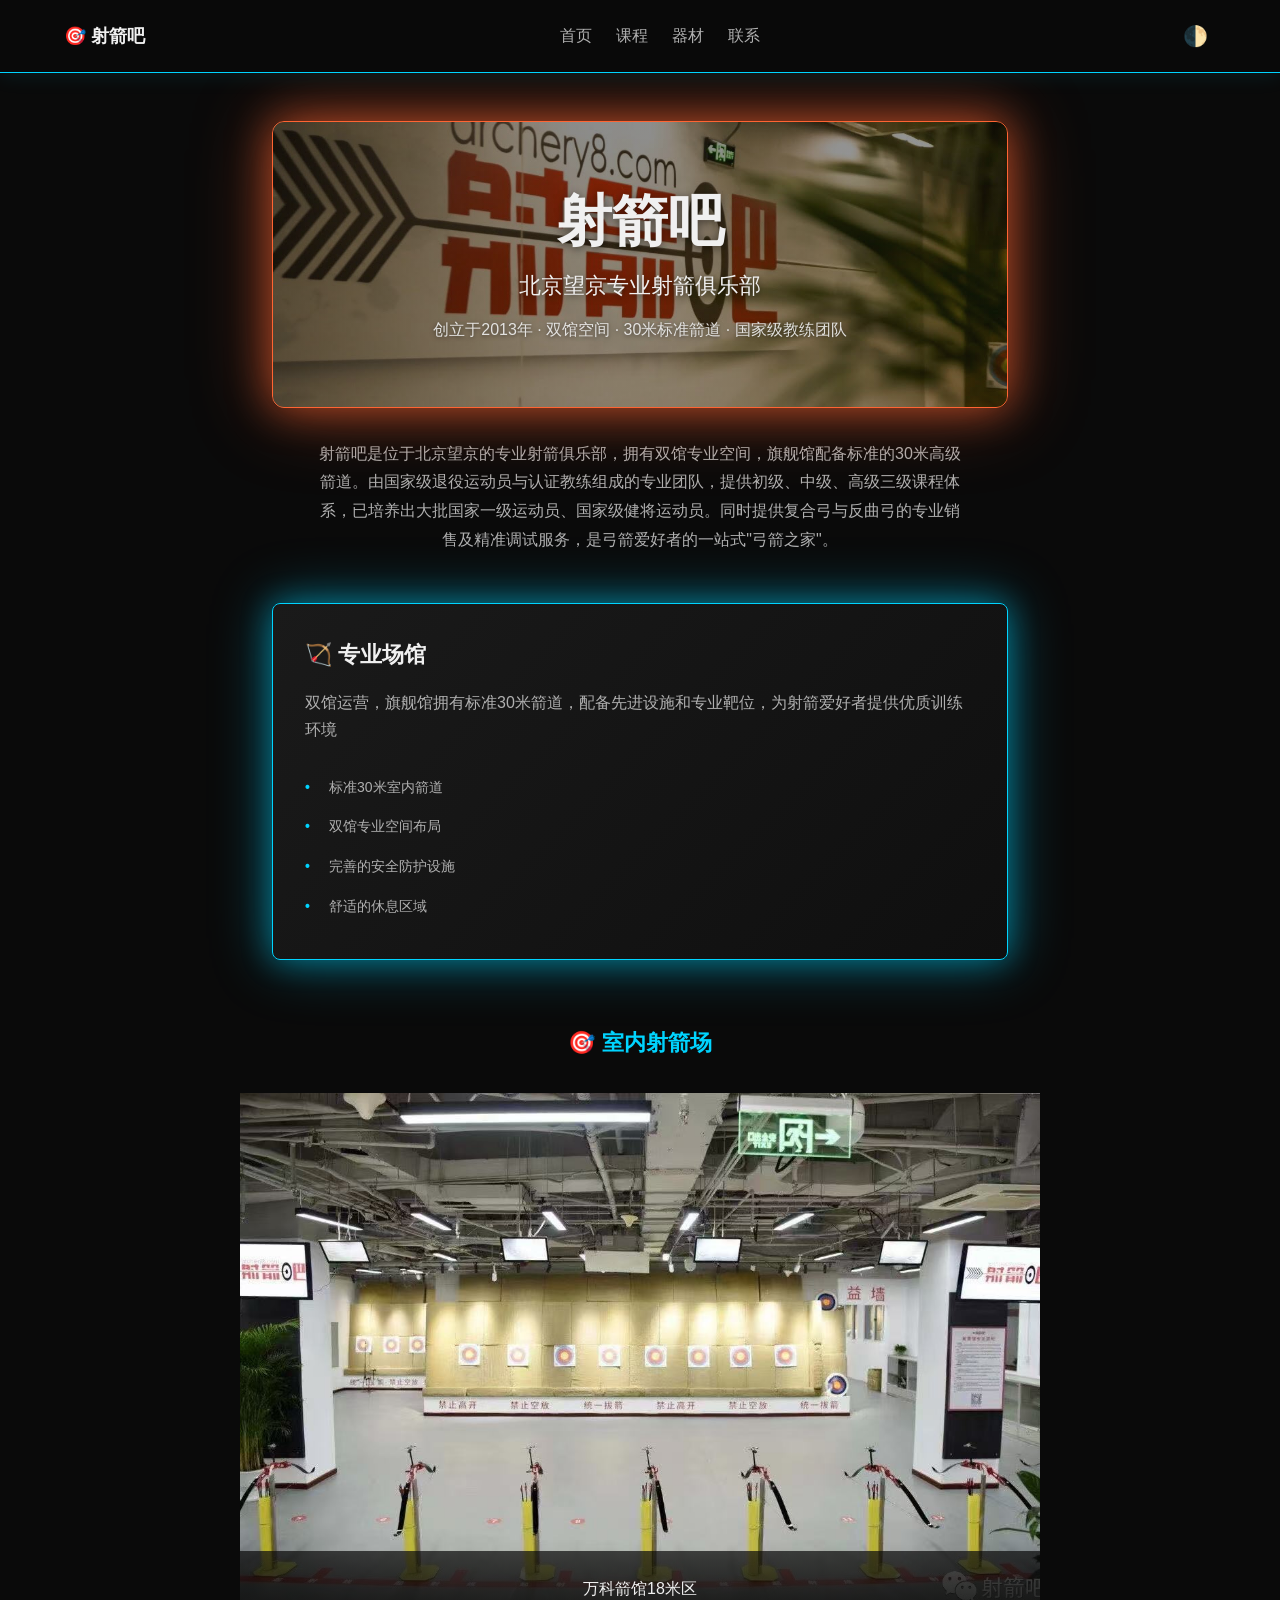
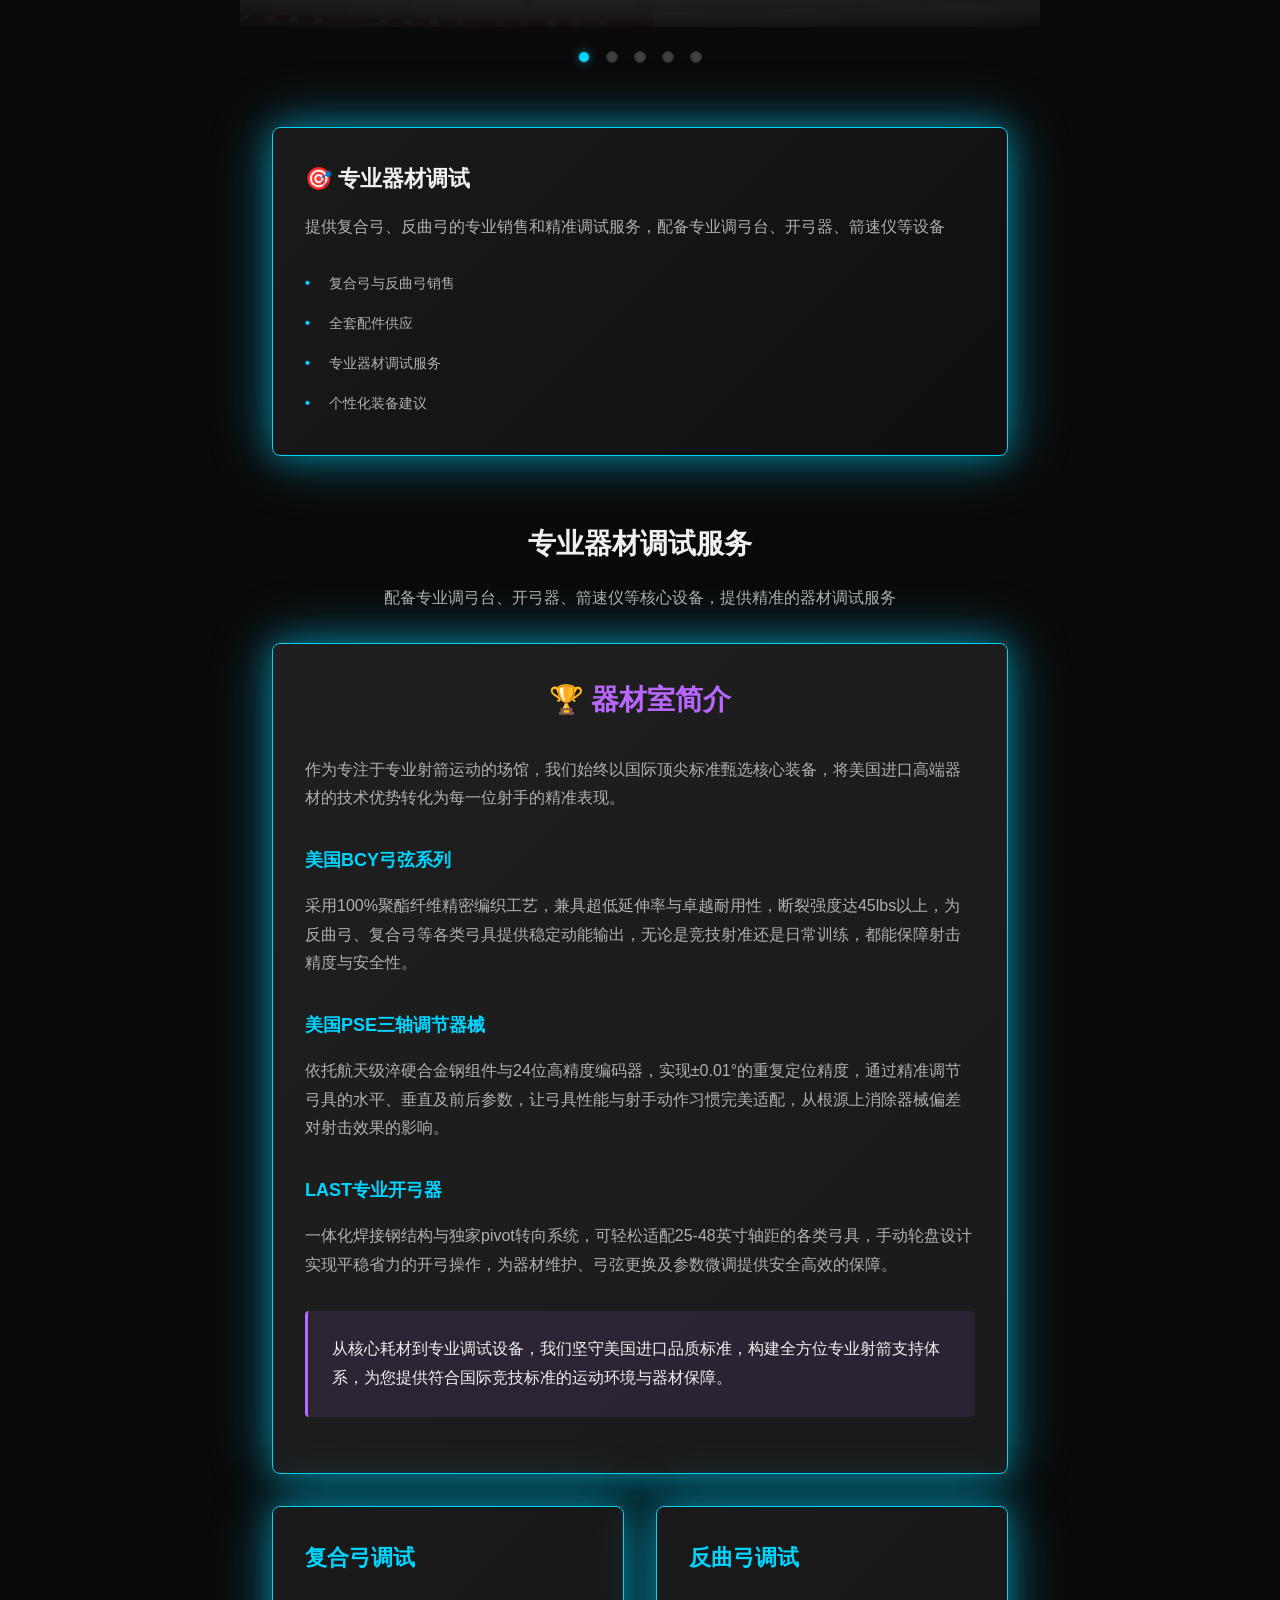
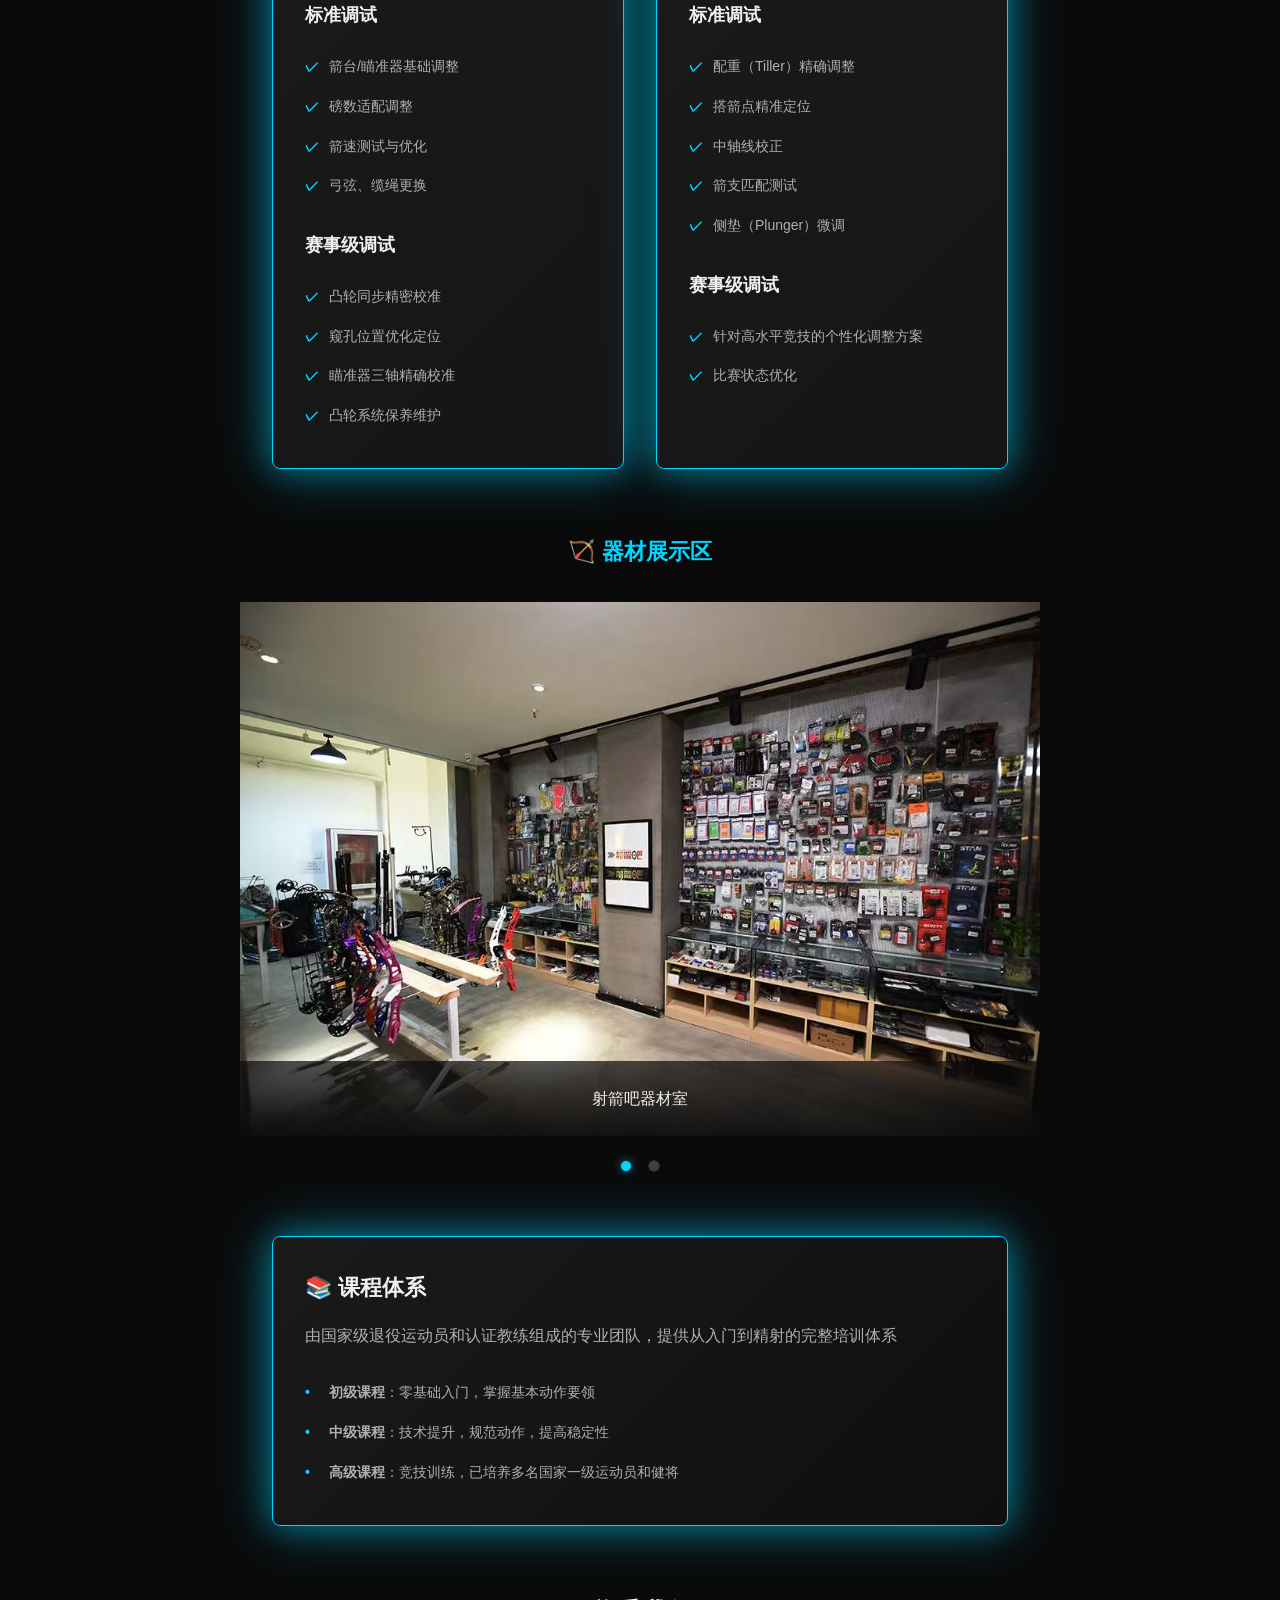
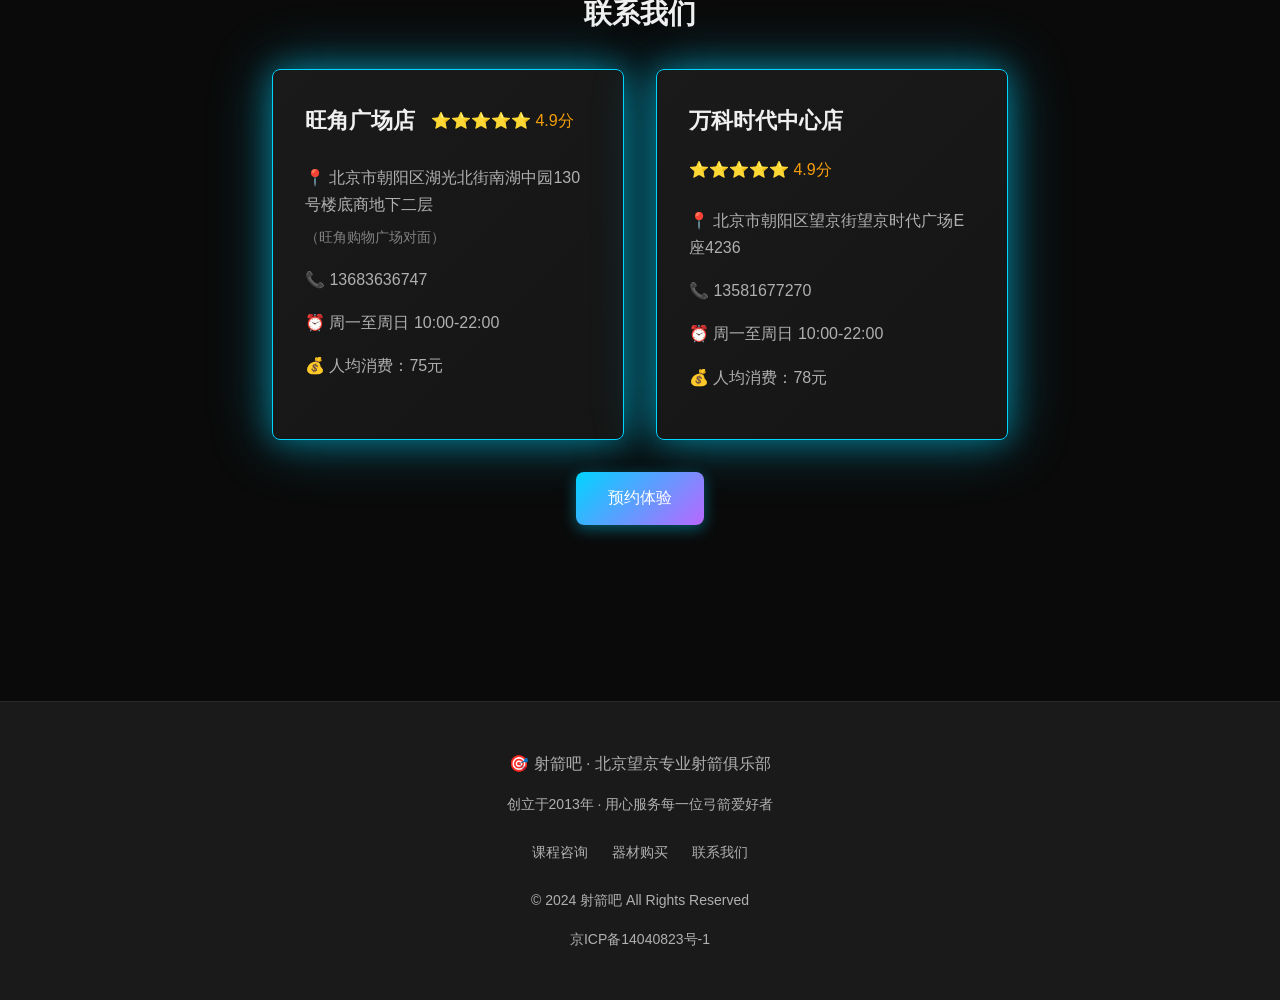
==== commit 0d56c3bb: "修正场馆图片说明：1和2为万科箭馆" ====
--- a/index.html
+++ b/index.html
@@ -66,12 +66,12 @@
                     <div class="gallery-slider" data-gallery="range">
                         <div class="slider-track">
                             <div class="slider-item">
-                                <img src="images/场馆1.jpeg" alt="旺角箭馆10米区" loading="lazy">
-                                <p class="slide-caption">旺角箭馆10米区</p>
-                            </div>
-                            <div class="slider-item">
-                                <img src="images/场馆2.jpeg" alt="旺角箭馆18米区" loading="lazy">
-                                <p class="slide-caption">旺角箭馆18米区</p>
+                                <img src="images/场馆1.jpeg" alt="万科箭馆18米区" loading="lazy">
+                                <p class="slide-caption">万科箭馆18米区</p>
+                            </div>
+                            <div class="slider-item">
+                                <img src="images/场馆2.jpeg" alt="万科箭馆10米区" loading="lazy">
+                                <p class="slide-caption">万科箭馆10米区</p>
                             </div>
                             <div class="slider-item">
                                 <img src="images/场馆3.jpeg" alt="万科箭馆休息区" loading="lazy">
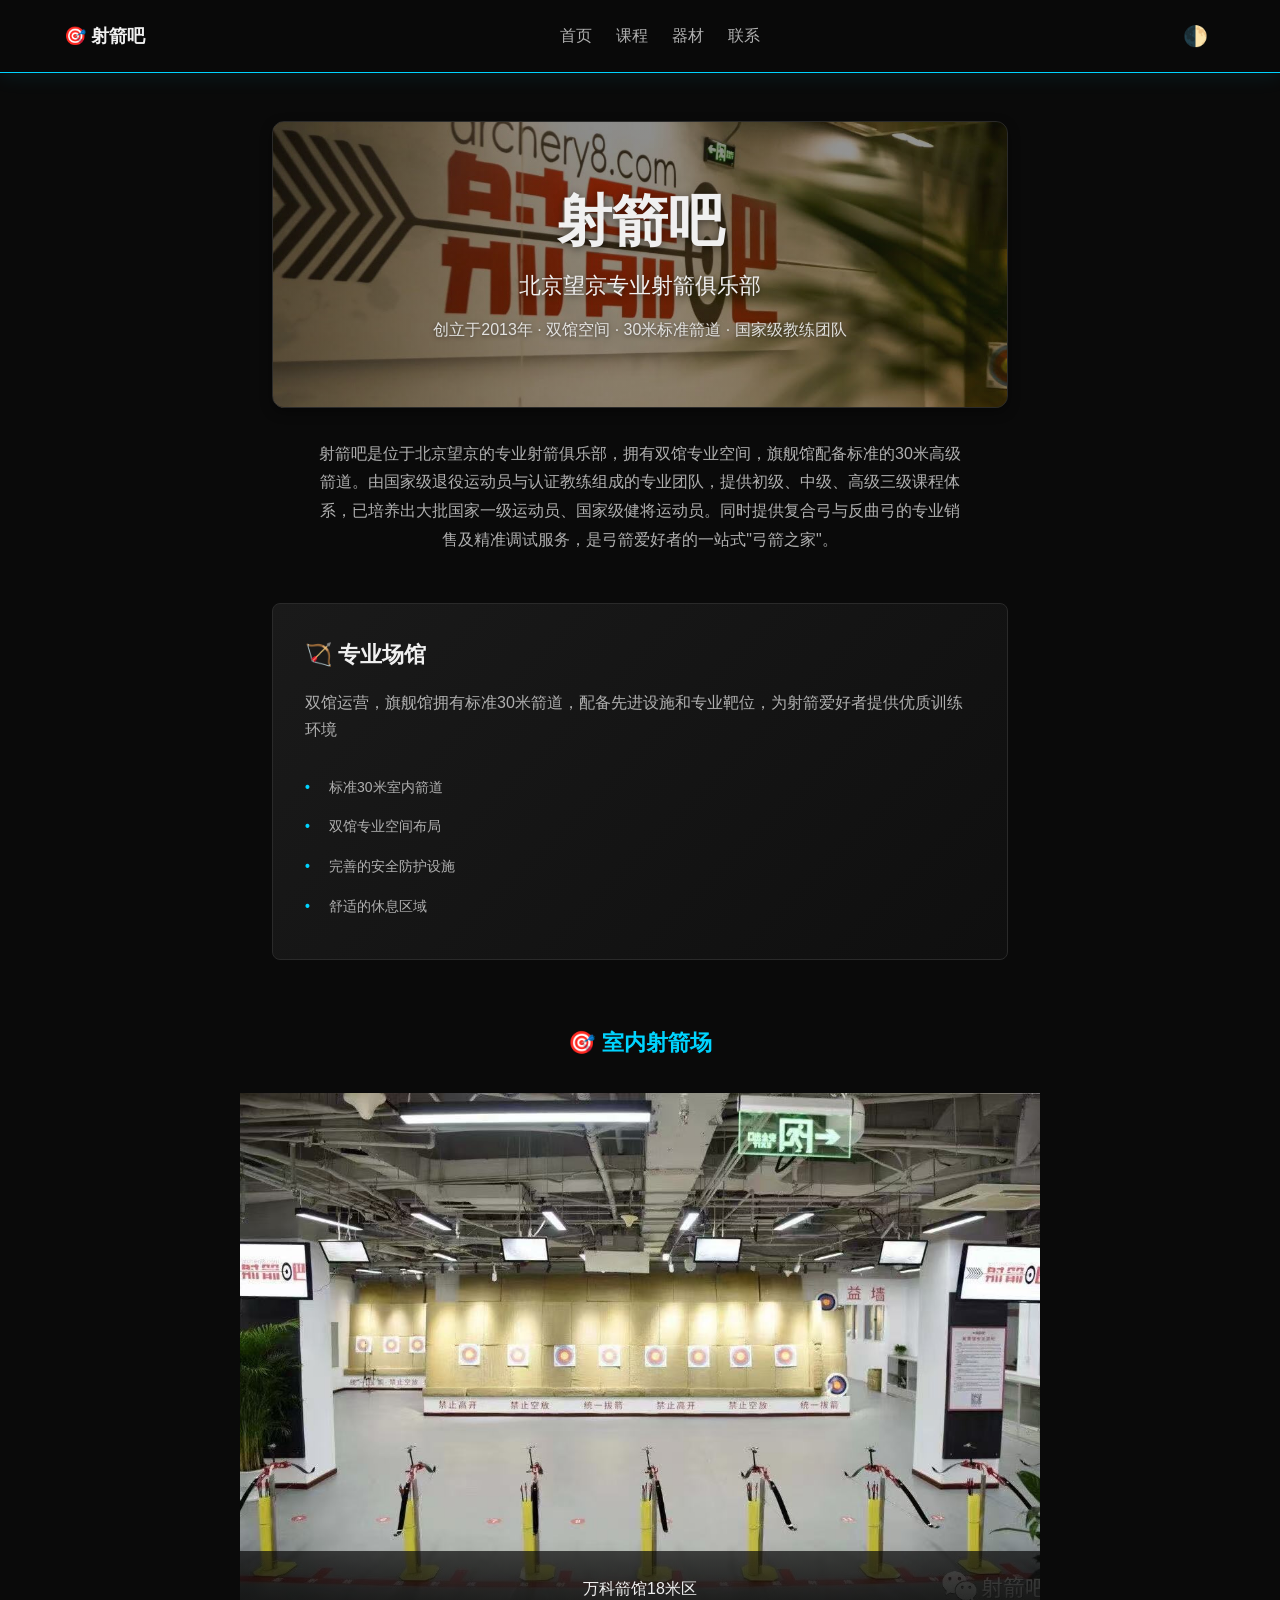
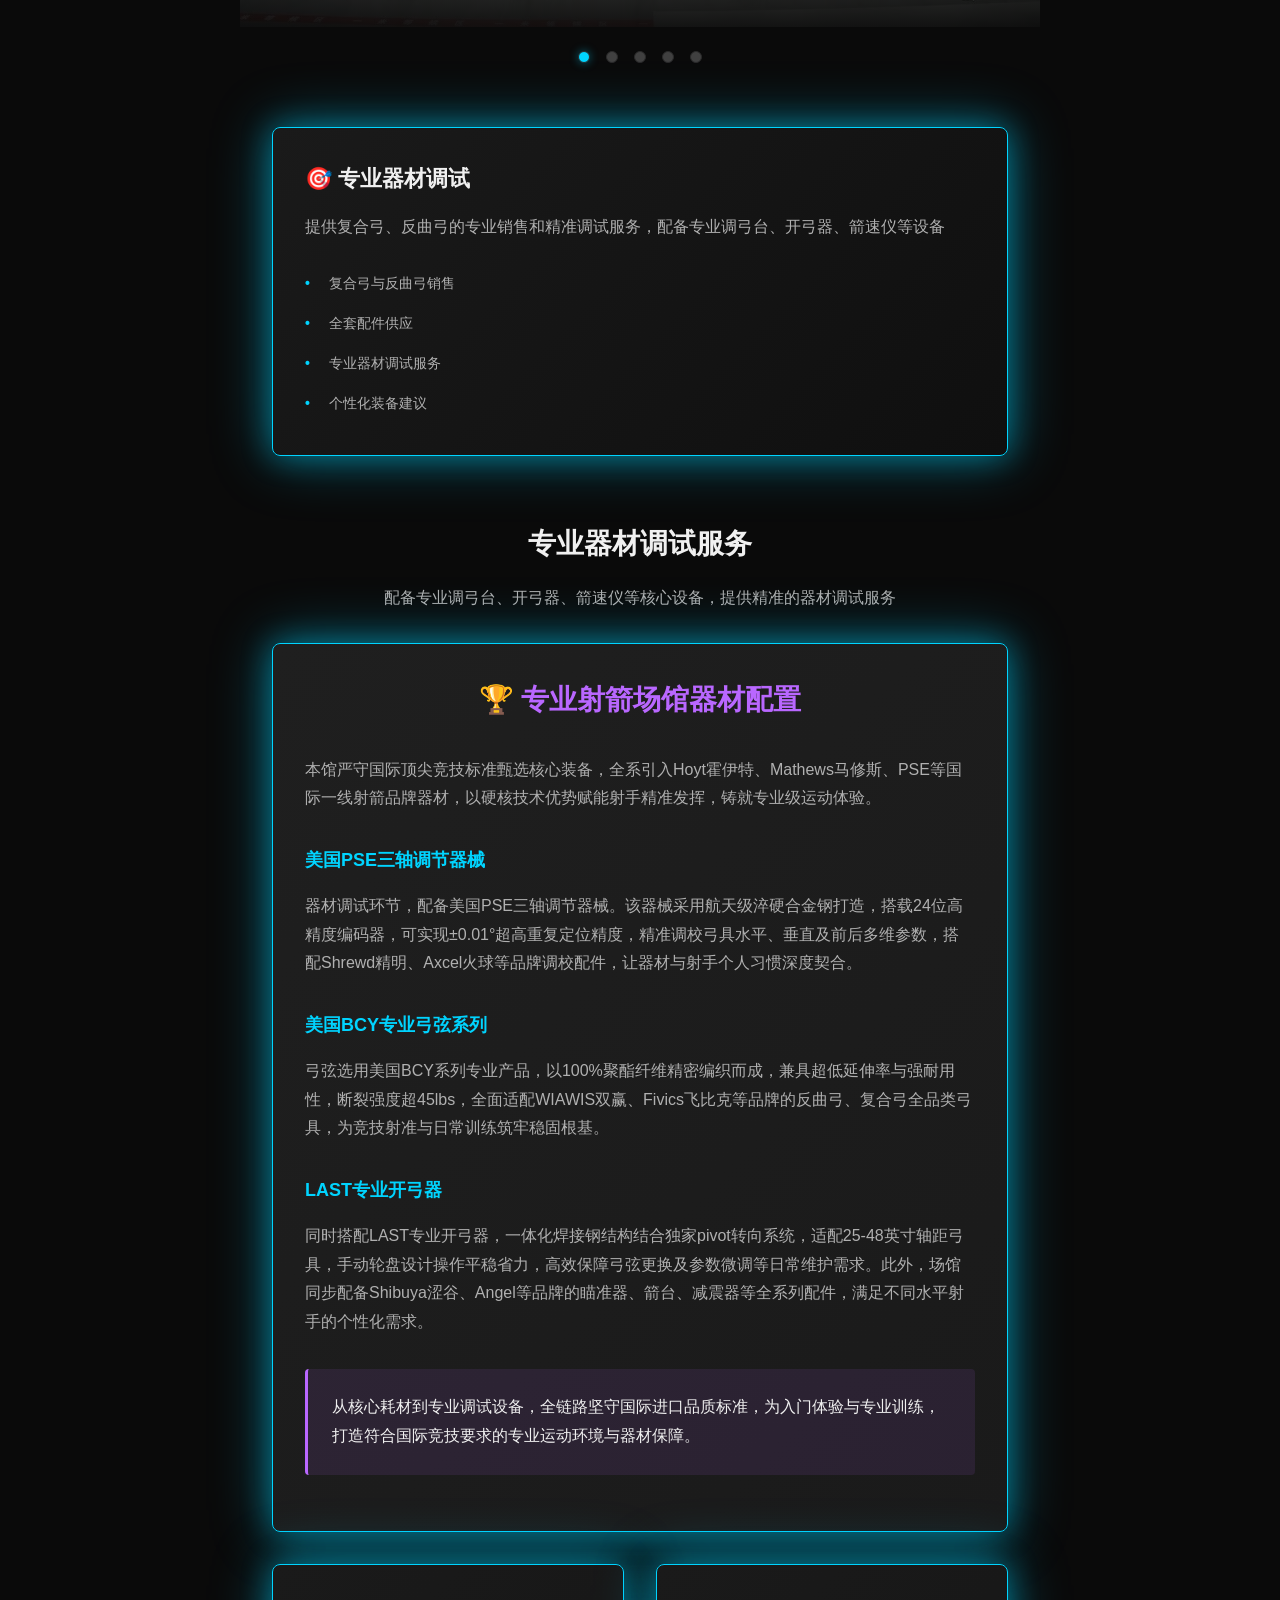
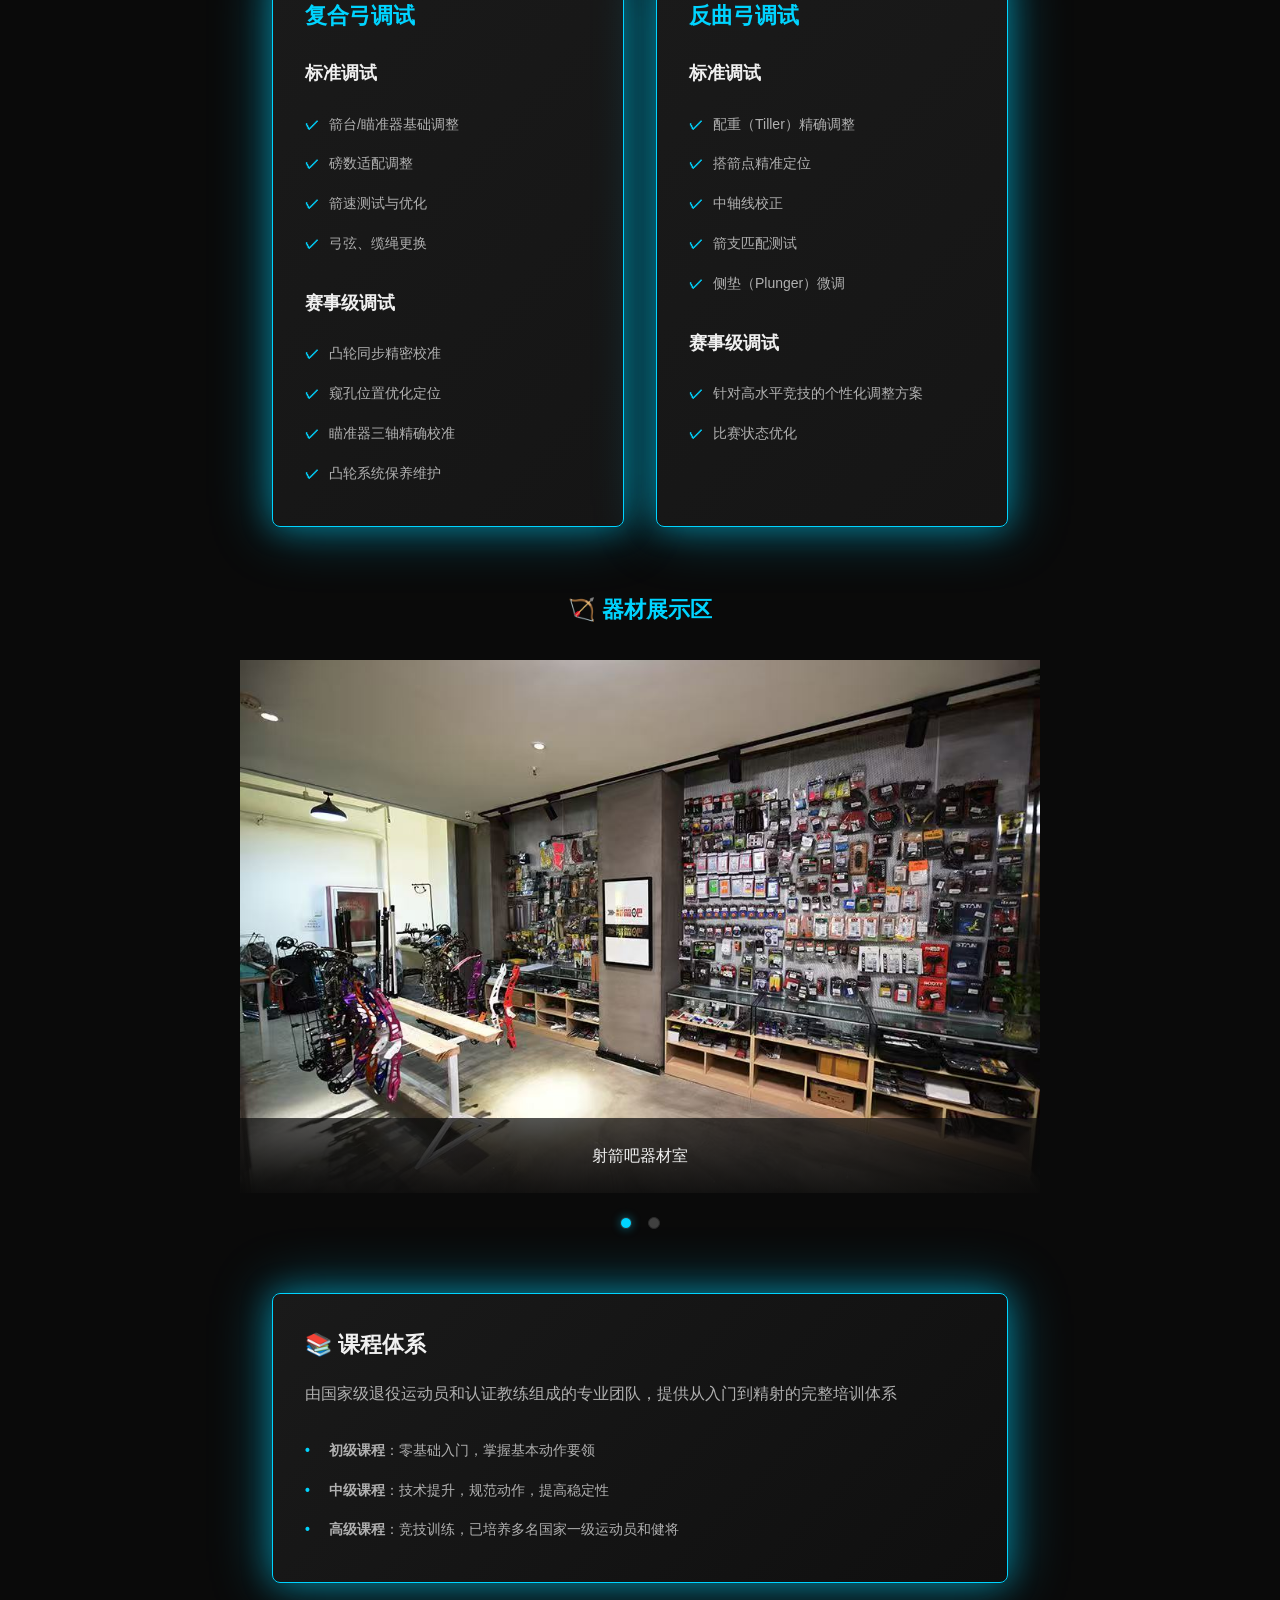
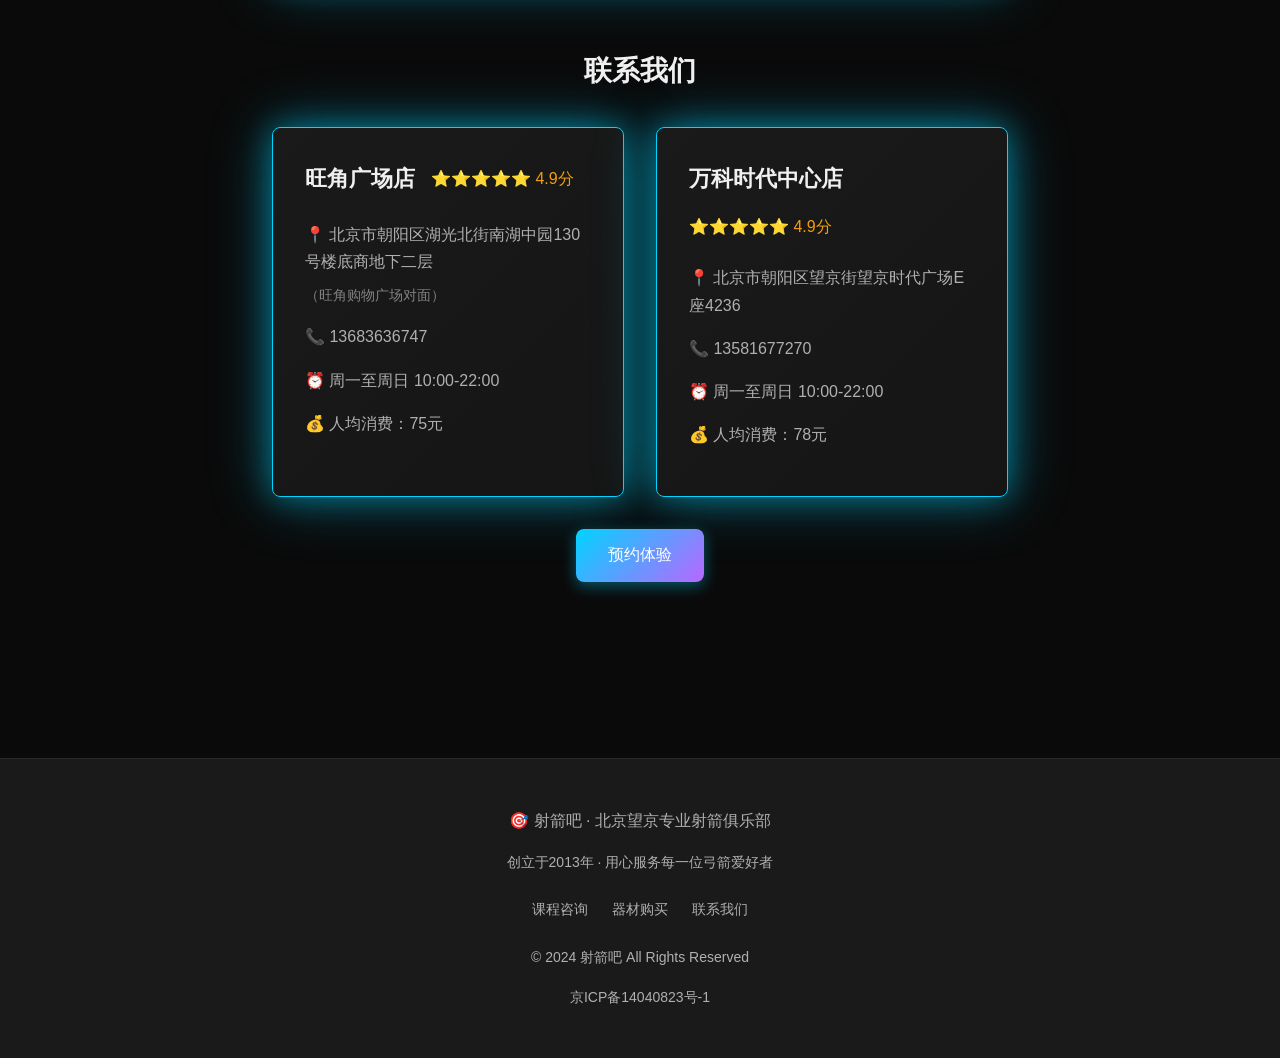
==== commit 964e1ddd: "更新器材配置卡片：增加国际品牌详情，强化专业性描述" ====
--- a/index.html
+++ b/index.html
@@ -113,22 +113,22 @@
                 <p class="section-intro">配备专业调弓台、开弓器、箭速仪等核心设备，提供精准的器材调试服务</p>
                 
                 <div class="service-detail-cards">
-                    <!-- 器材室简介 -->
+                    <!-- 专业射箭场馆器材配置 -->
                     <div class="detail-card equipment-intro">
-                        <h3>🏆 器材室简介</h3>
+                        <h3>🏆 专业射箭场馆器材配置</h3>
                         <div class="equipment-content">
-                            <p>作为专注于专业射箭运动的场馆，我们始终以国际顶尖标准甄选核心装备，将美国进口高端器材的技术优势转化为每一位射手的精准表现。</p>
-                            
-                            <h4>美国BCY弓弦系列</h4>
-                            <p>采用100%聚酯纤维精密编织工艺，兼具超低延伸率与卓越耐用性，断裂强度达45lbs以上，为反曲弓、复合弓等各类弓具提供稳定动能输出，无论是竞技射准还是日常训练，都能保障射击精度与安全性。</p>
+                            <p>本馆严守国际顶尖竞技标准甄选核心装备，全系引入Hoyt霍伊特、Mathews马修斯、PSE等国际一线射箭品牌器材，以硬核技术优势赋能射手精准发挥，铸就专业级运动体验。</p>
                             
                             <h4>美国PSE三轴调节器械</h4>
-                            <p>依托航天级淬硬合金钢组件与24位高精度编码器，实现±0.01°的重复定位精度，通过精准调节弓具的水平、垂直及前后参数，让弓具性能与射手动作习惯完美适配，从根源上消除器械偏差对射击效果的影响。</p>
+                            <p>器材调试环节，配备美国PSE三轴调节器械。该器械采用航天级淬硬合金钢打造，搭载24位高精度编码器，可实现±0.01°超高重复定位精度，精准调校弓具水平、垂直及前后多维参数，搭配Shrewd精明、Axcel火球等品牌调校配件，让器材与射手个人习惯深度契合。</p>
+                            
+                            <h4>美国BCY专业弓弦系列</h4>
+                            <p>弓弦选用美国BCY系列专业产品，以100%聚酯纤维精密编织而成，兼具超低延伸率与强耐用性，断裂强度超45lbs，全面适配WIAWIS双赢、Fivics飞比克等品牌的反曲弓、复合弓全品类弓具，为竞技射准与日常训练筑牢稳固根基。</p>
                             
                             <h4>LAST专业开弓器</h4>
-                            <p>一体化焊接钢结构与独家pivot转向系统，可轻松适配25-48英寸轴距的各类弓具，手动轮盘设计实现平稳省力的开弓操作，为器材维护、弓弦更换及参数微调提供安全高效的保障。</p>
-                            
-                            <p class="highlight">从核心耗材到专业调试设备，我们坚守美国进口品质标准，构建全方位专业射箭支持体系，为您提供符合国际竞技标准的运动环境与器材保障。</p>
+                            <p>同时搭配LAST专业开弓器，一体化焊接钢结构结合独家pivot转向系统，适配25-48英寸轴距弓具，手动轮盘设计操作平稳省力，高效保障弓弦更换及参数微调等日常维护需求。此外，场馆同步配备Shibuya涩谷、Angel等品牌的瞄准器、箭台、减震器等全系列配件，满足不同水平射手的个性化需求。</p>
+                            
+                            <p class="highlight">从核心耗材到专业调试设备，全链路坚守国际进口品质标准，为入门体验与专业训练，打造符合国际竞技要求的专业运动环境与器材保障。</p>
                         </div>
                     </div>
 
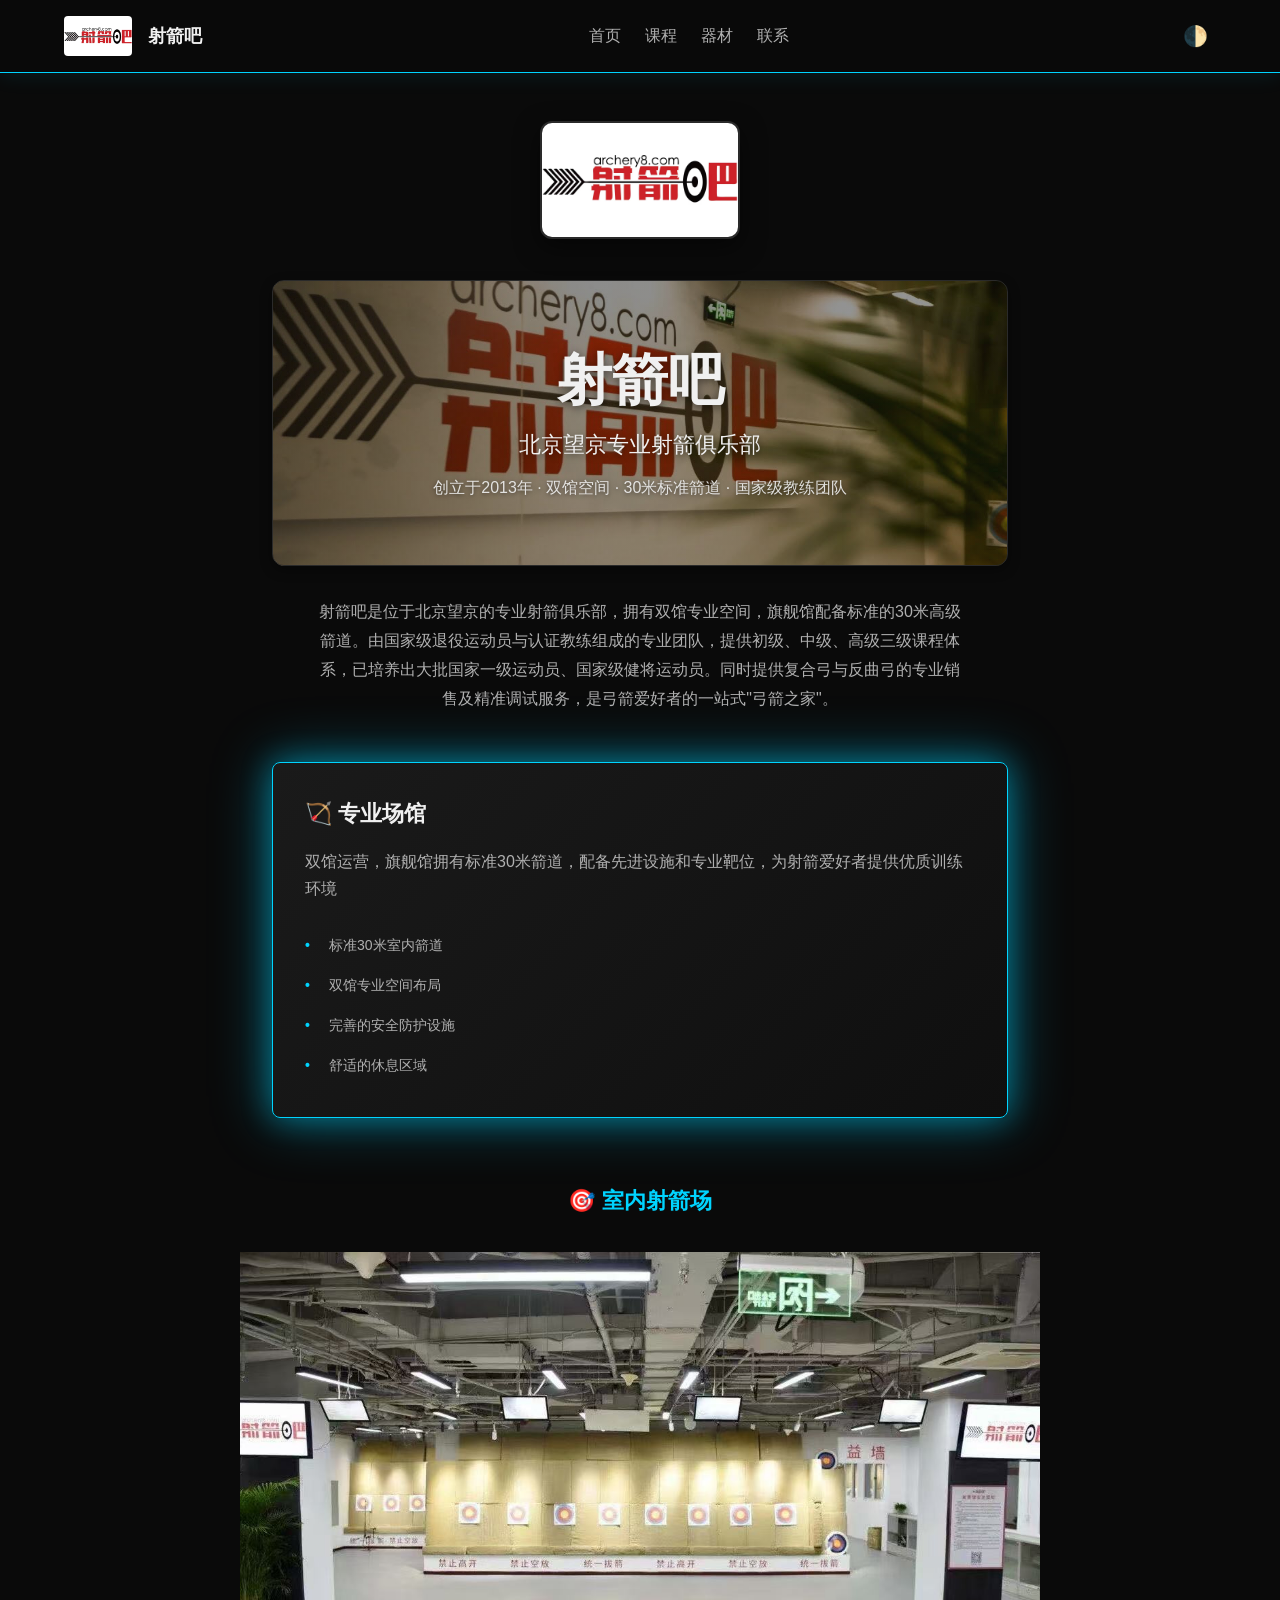
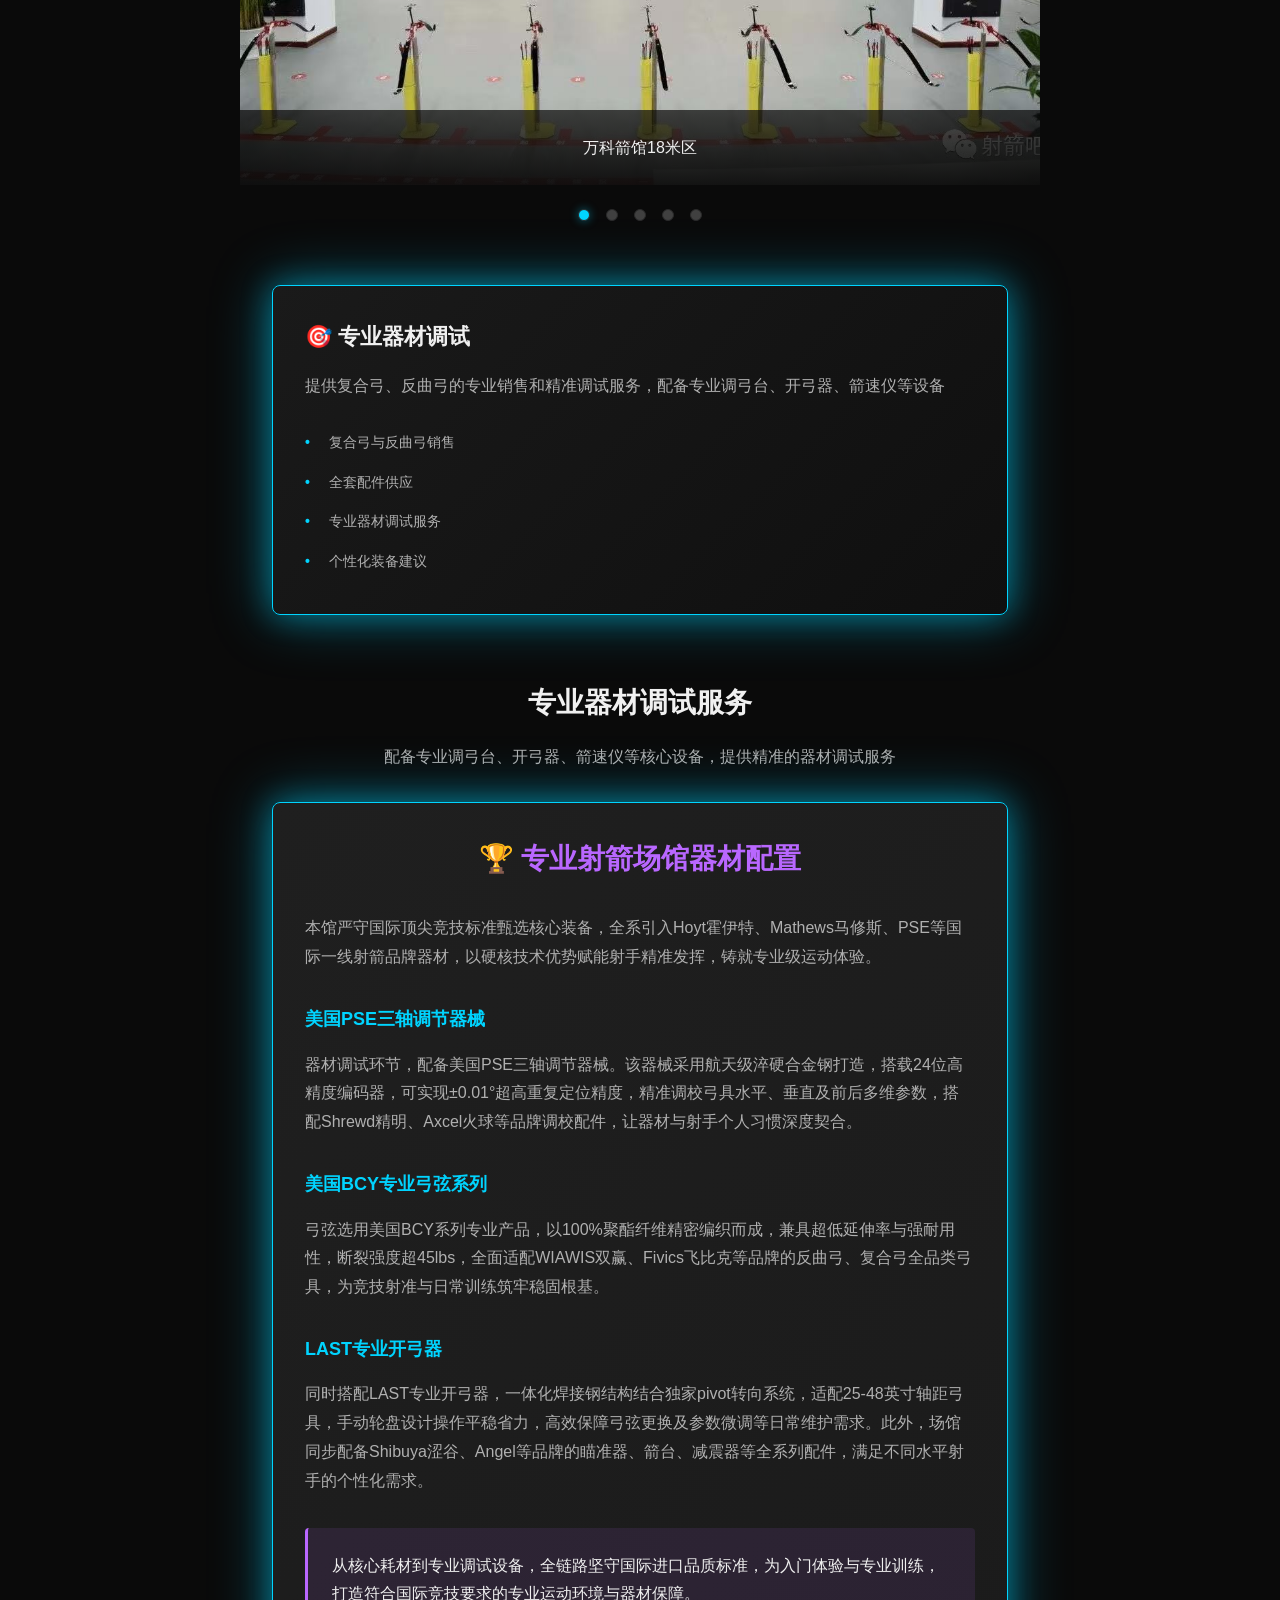
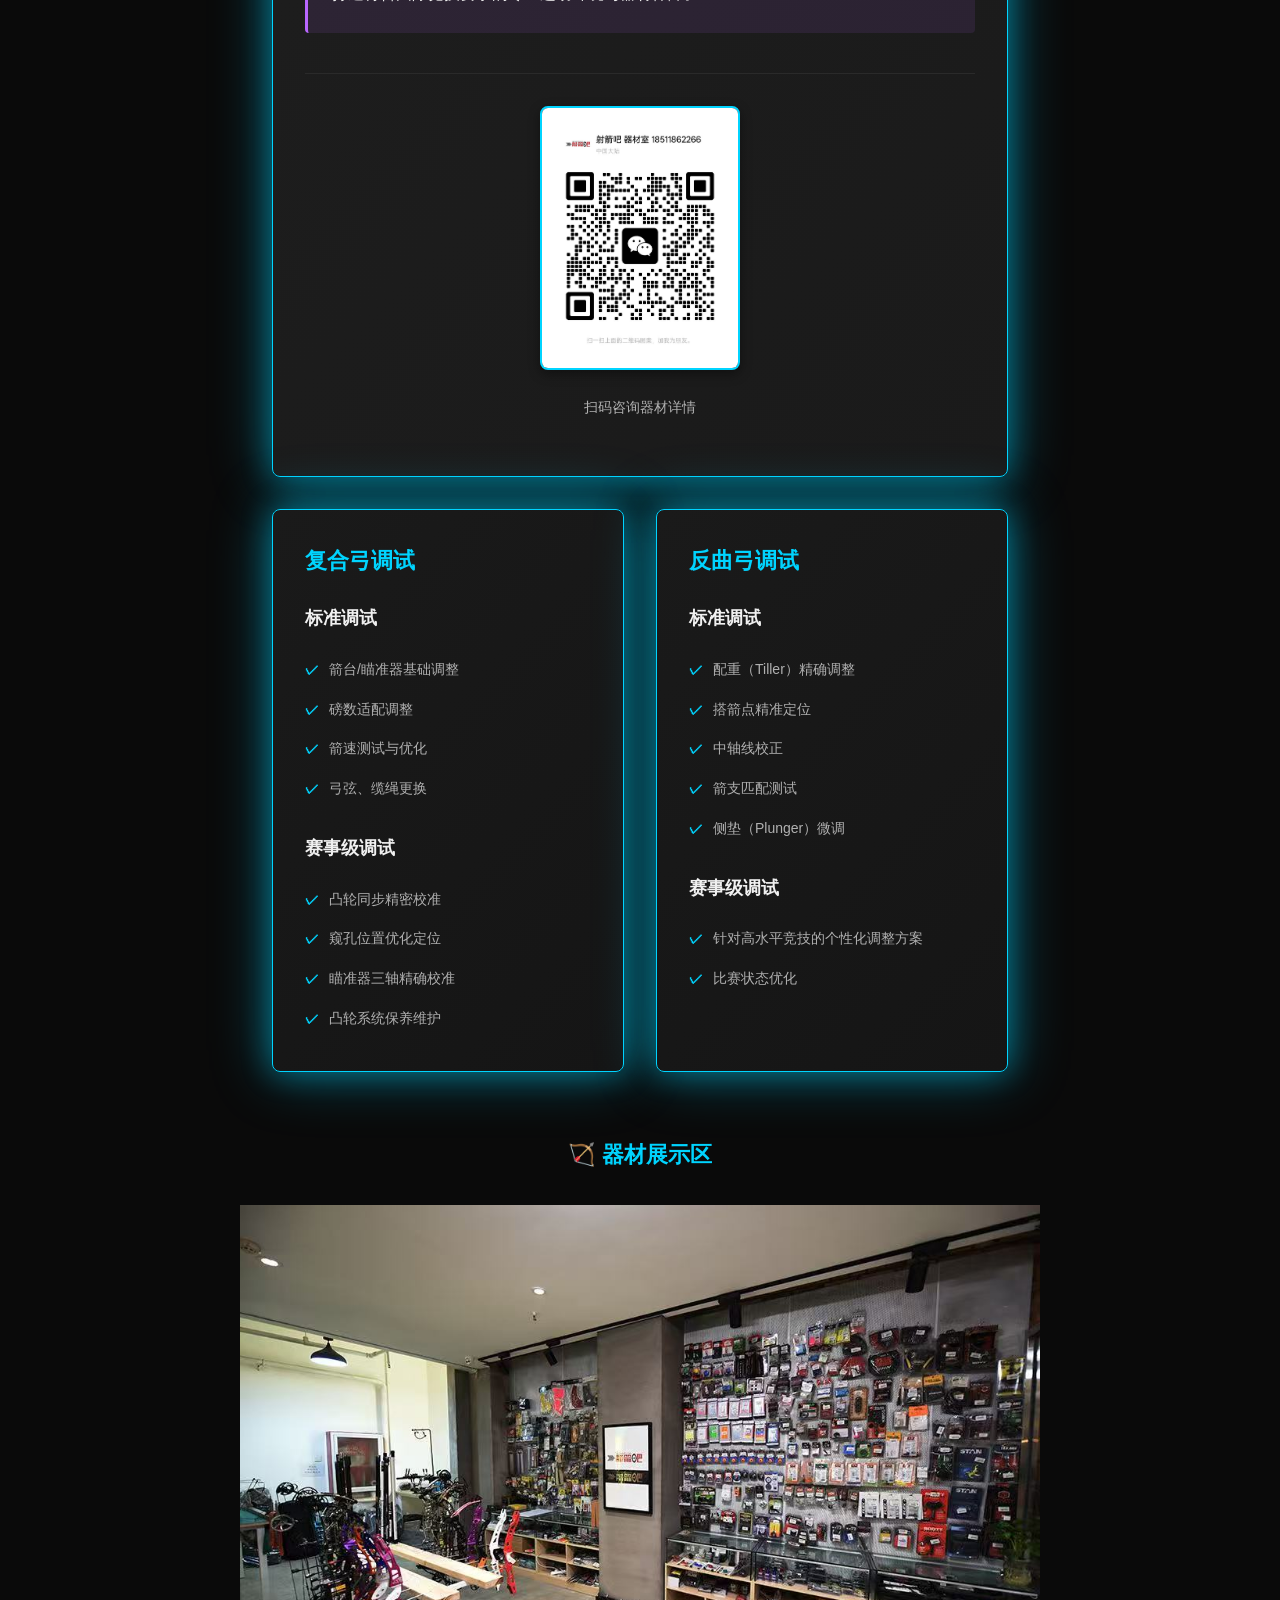
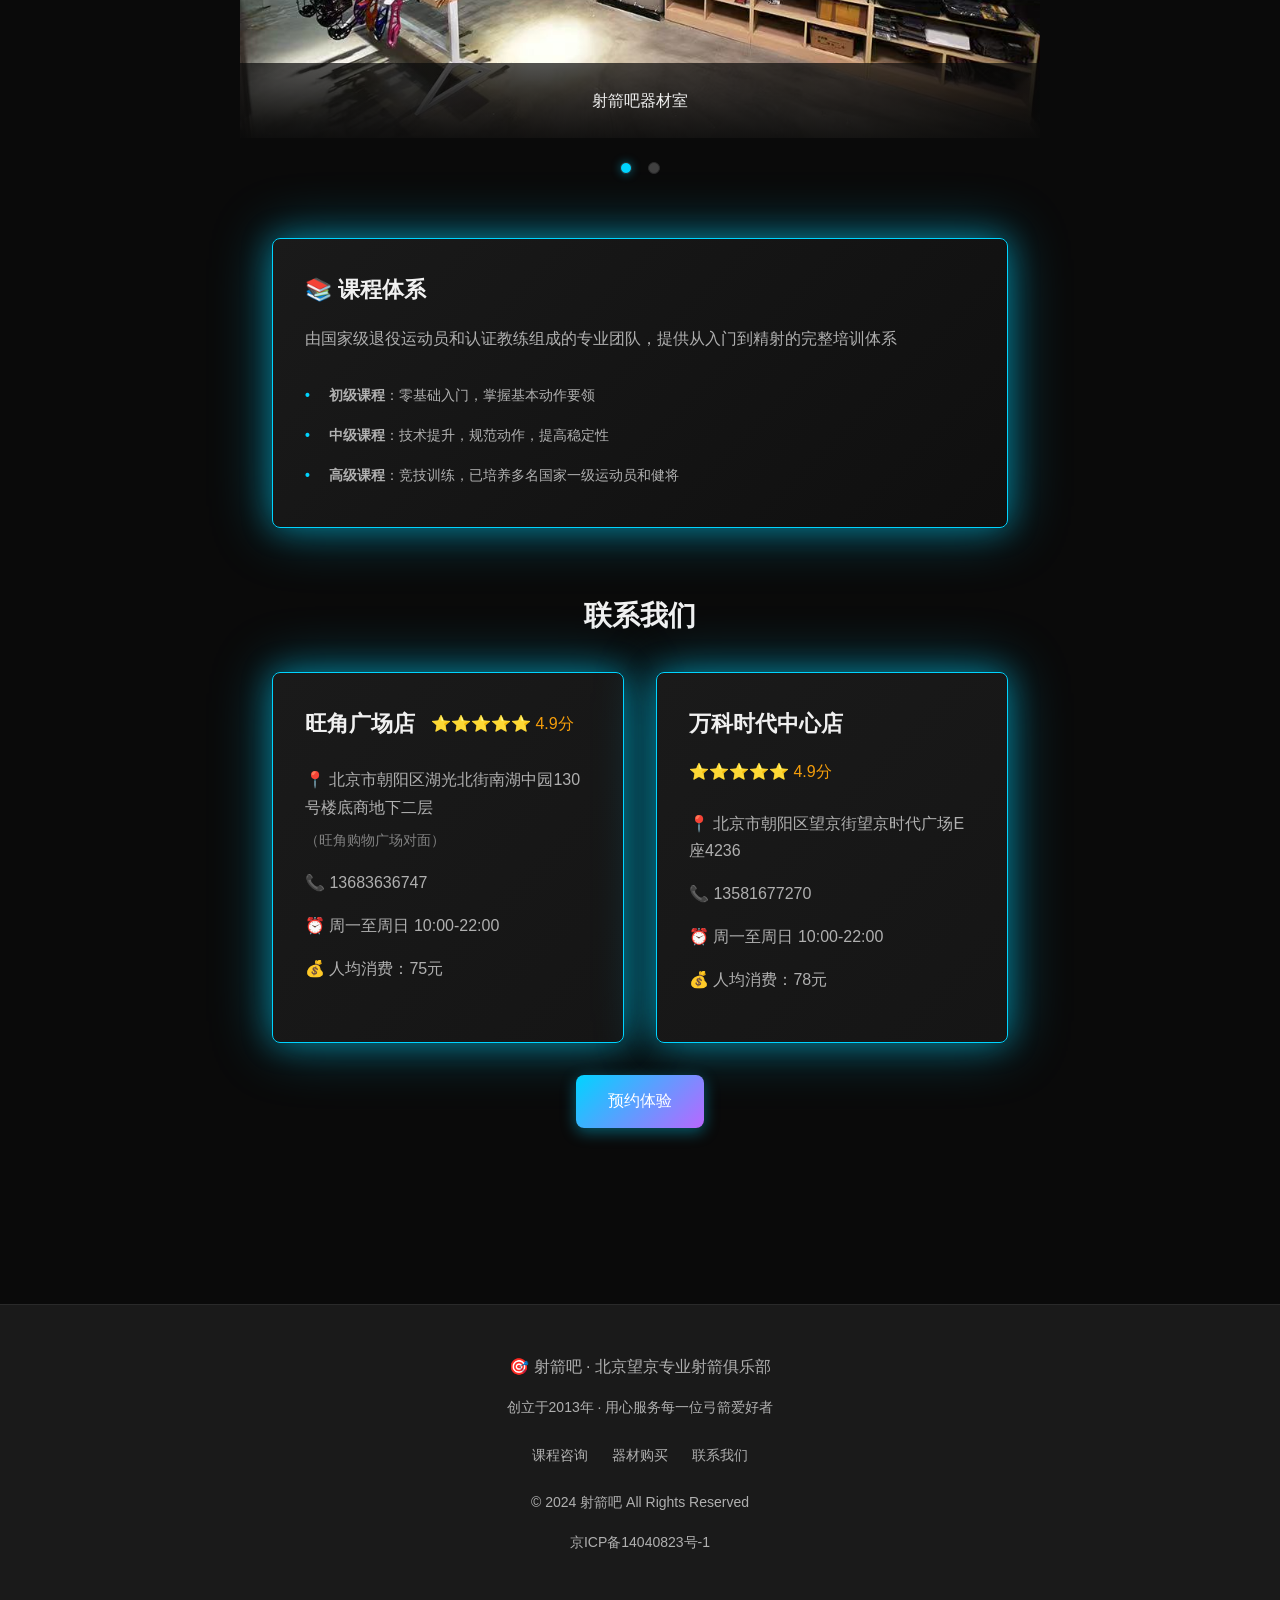
==== commit 3fa9aeba: "添加射箭吧logo和器材室二维码：导航栏、Hero区显示logo，器材配置卡片添加咨询二维码" ====
--- a/index.html
+++ b/index.html
@@ -13,7 +13,10 @@
     <header class="header">
         <nav class="nav container">
             <div class="nav-brand">
-                <a href="#home">🎯 射箭吧</a>
+                <a href="#home">
+                    <img src="images/射箭吧logo.jpeg" alt="射箭吧" class="brand-logo">
+                    <span>射箭吧</span>
+                </a>
             </div>
             <ul class="nav-menu">
                 <li><a href="#home">首页</a></li>
@@ -32,6 +35,9 @@
         <div class="container">
             <!-- Hero 介绍区 -->
             <section class="hero">
+                <div class="hero-logo">
+                    <img src="images/射箭吧logo.jpeg" alt="射箭吧" class="hero-logo-img">
+                </div>
                 <div class="hero-header">
                     <h1 class="hero-title">射箭吧</h1>
                     <h2 class="hero-subtitle">北京望京专业射箭俱乐部</h2>
@@ -129,6 +135,11 @@
                             <p>同时搭配LAST专业开弓器，一体化焊接钢结构结合独家pivot转向系统，适配25-48英寸轴距弓具，手动轮盘设计操作平稳省力，高效保障弓弦更换及参数微调等日常维护需求。此外，场馆同步配备Shibuya涩谷、Angel等品牌的瞄准器、箭台、减震器等全系列配件，满足不同水平射手的个性化需求。</p>
                             
                             <p class="highlight">从核心耗材到专业调试设备，全链路坚守国际进口品质标准，为入门体验与专业训练，打造符合国际竞技要求的专业运动环境与器材保障。</p>
+                            
+                            <div class="equipment-qrcode">
+                                <img src="images/器材室二维码.jpeg" alt="器材室咨询二维码" class="qrcode-img">
+                                <p class="qrcode-text">扫码咨询器材详情</p>
+                            </div>
                         </div>
                     </div>
 
--- a/css/style.css
+++ b/css/style.css
@@ -164,6 +164,16 @@
   color: var(--color-text);
   text-decoration: none;
   transition: color var(--transition-fast);
+  display: flex;
+  align-items: center;
+  gap: var(--space-2);
+}
+
+.nav-brand .brand-logo {
+  height: 40px;
+  width: auto;
+  border-radius: var(--radius-sm);
+  object-fit: contain;
 }
 
 .nav-brand a:hover {
@@ -226,6 +236,27 @@
   text-align: center;
   padding: 0;
   margin-bottom: var(--space-6);
+}
+
+.hero-logo {
+  text-align: center;
+  margin-bottom: var(--space-4);
+}
+
+.hero-logo-img {
+  max-width: 200px;
+  width: 100%;
+  height: auto;
+  border-radius: var(--radius-lg);
+  box-shadow: var(--shadow-md);
+  border: 2px solid var(--color-border);
+  transition: all var(--transition-base);
+}
+
+.hero-logo-img:hover {
+  box-shadow: 0 0 30px var(--color-accent-glow);
+  border-color: var(--color-accent);
+  transform: scale(1.05);
 }
 
 .hero-header {
@@ -521,6 +552,34 @@
   margin-top: var(--space-4);
 }
 
+.equipment-qrcode {
+  text-align: center;
+  margin-top: var(--space-5);
+  padding-top: var(--space-4);
+  border-top: 1px solid var(--color-border);
+}
+
+.equipment-qrcode .qrcode-img {
+  max-width: 200px;
+  width: 100%;
+  height: auto;
+  border-radius: var(--radius-md);
+  box-shadow: var(--shadow-sm);
+  border: 2px solid var(--color-accent);
+  transition: all var(--transition-base);
+}
+
+.equipment-qrcode .qrcode-img:hover {
+  box-shadow: 0 0 20px var(--color-accent-glow);
+  transform: scale(1.05);
+}
+
+.equipment-qrcode .qrcode-text {
+  margin-top: var(--space-2);
+  color: var(--color-text-secondary);
+  font-size: var(--font-size-sm);
+}
+
 .detail-card ul {
   list-style: none;
   padding-left: 0;
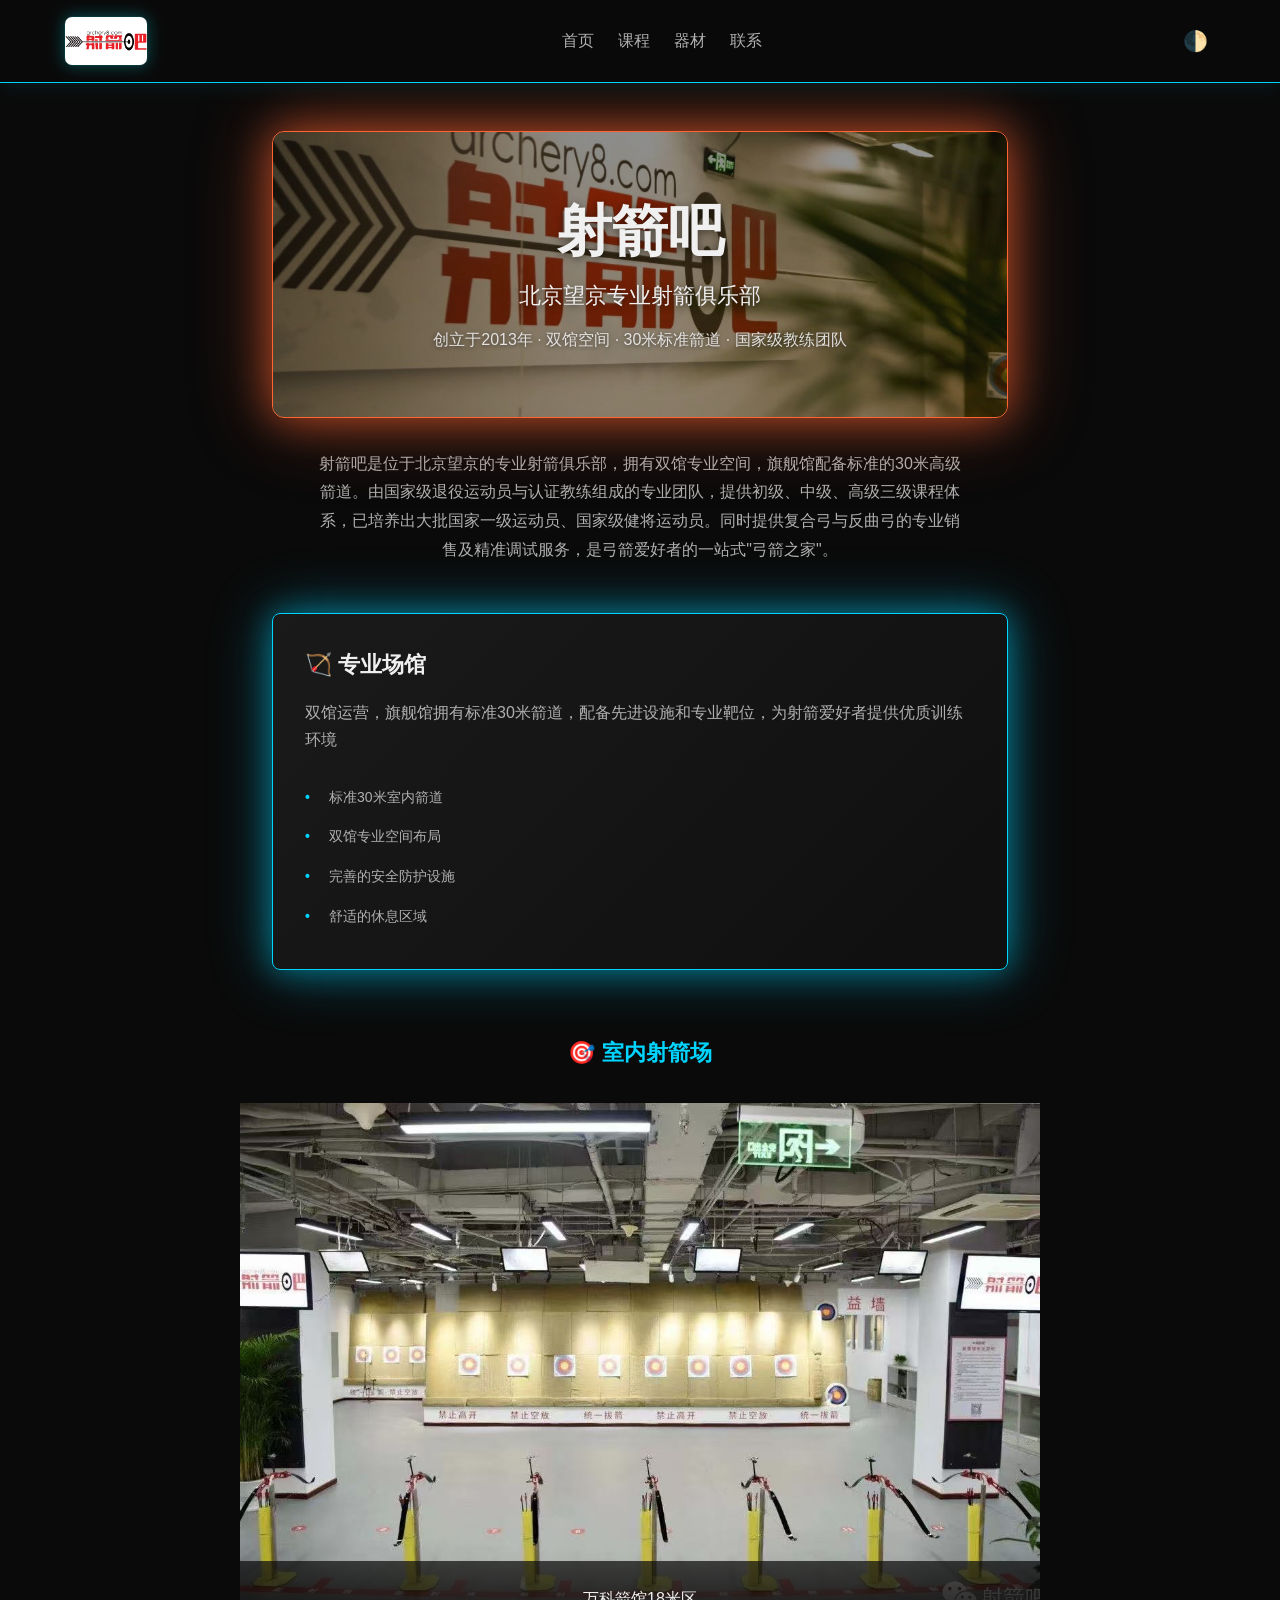
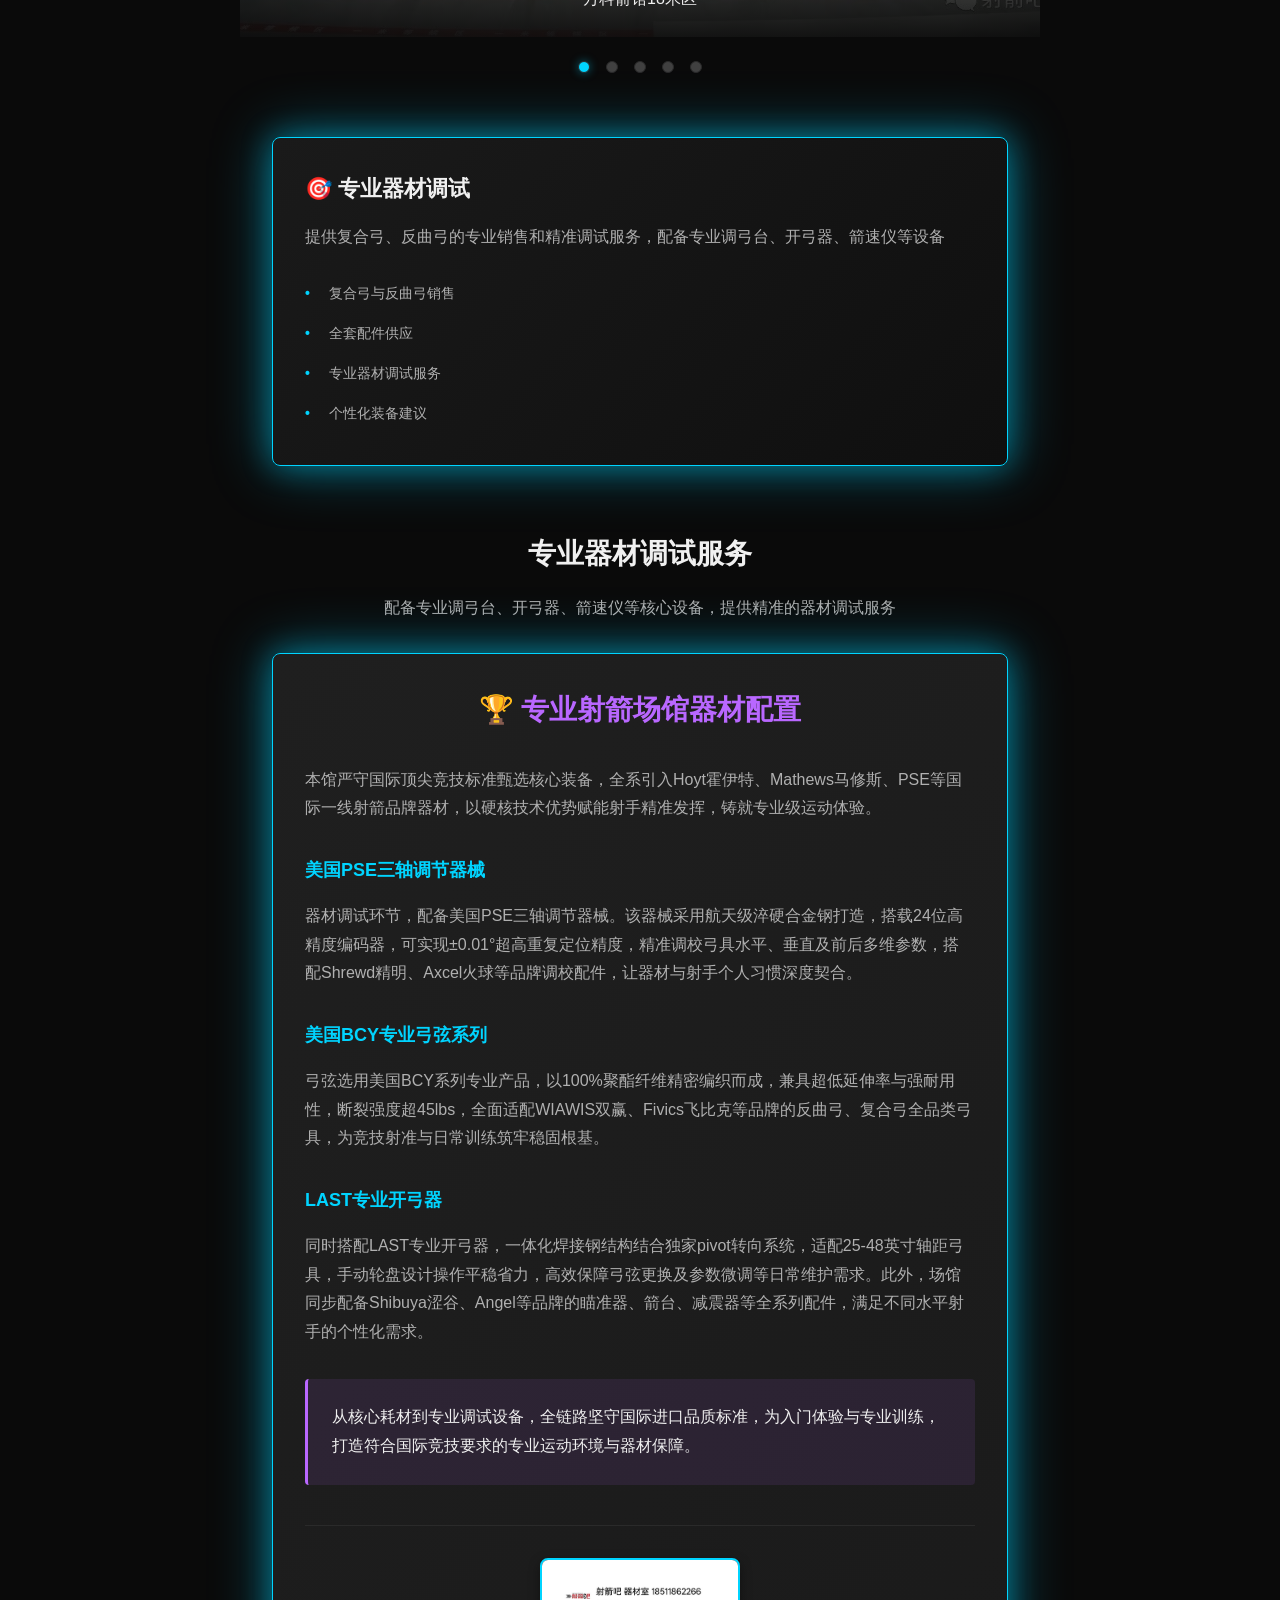
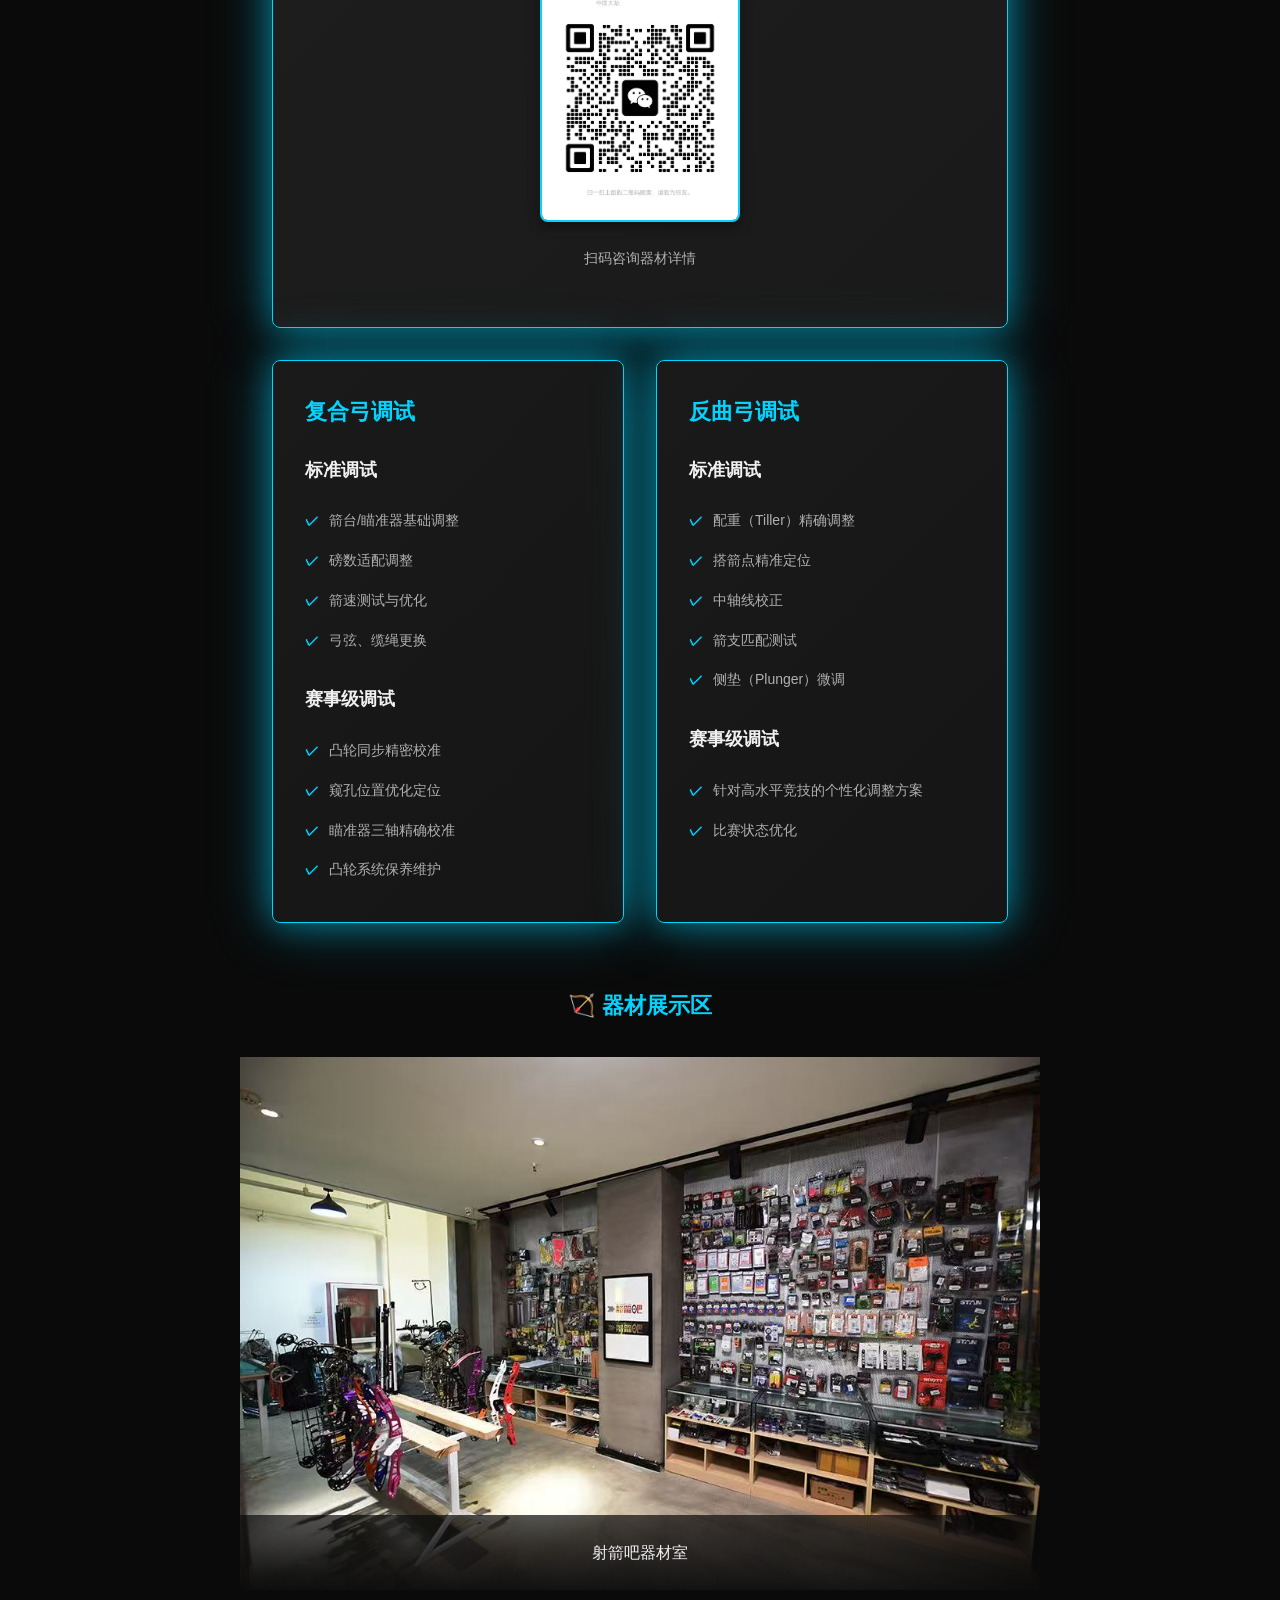
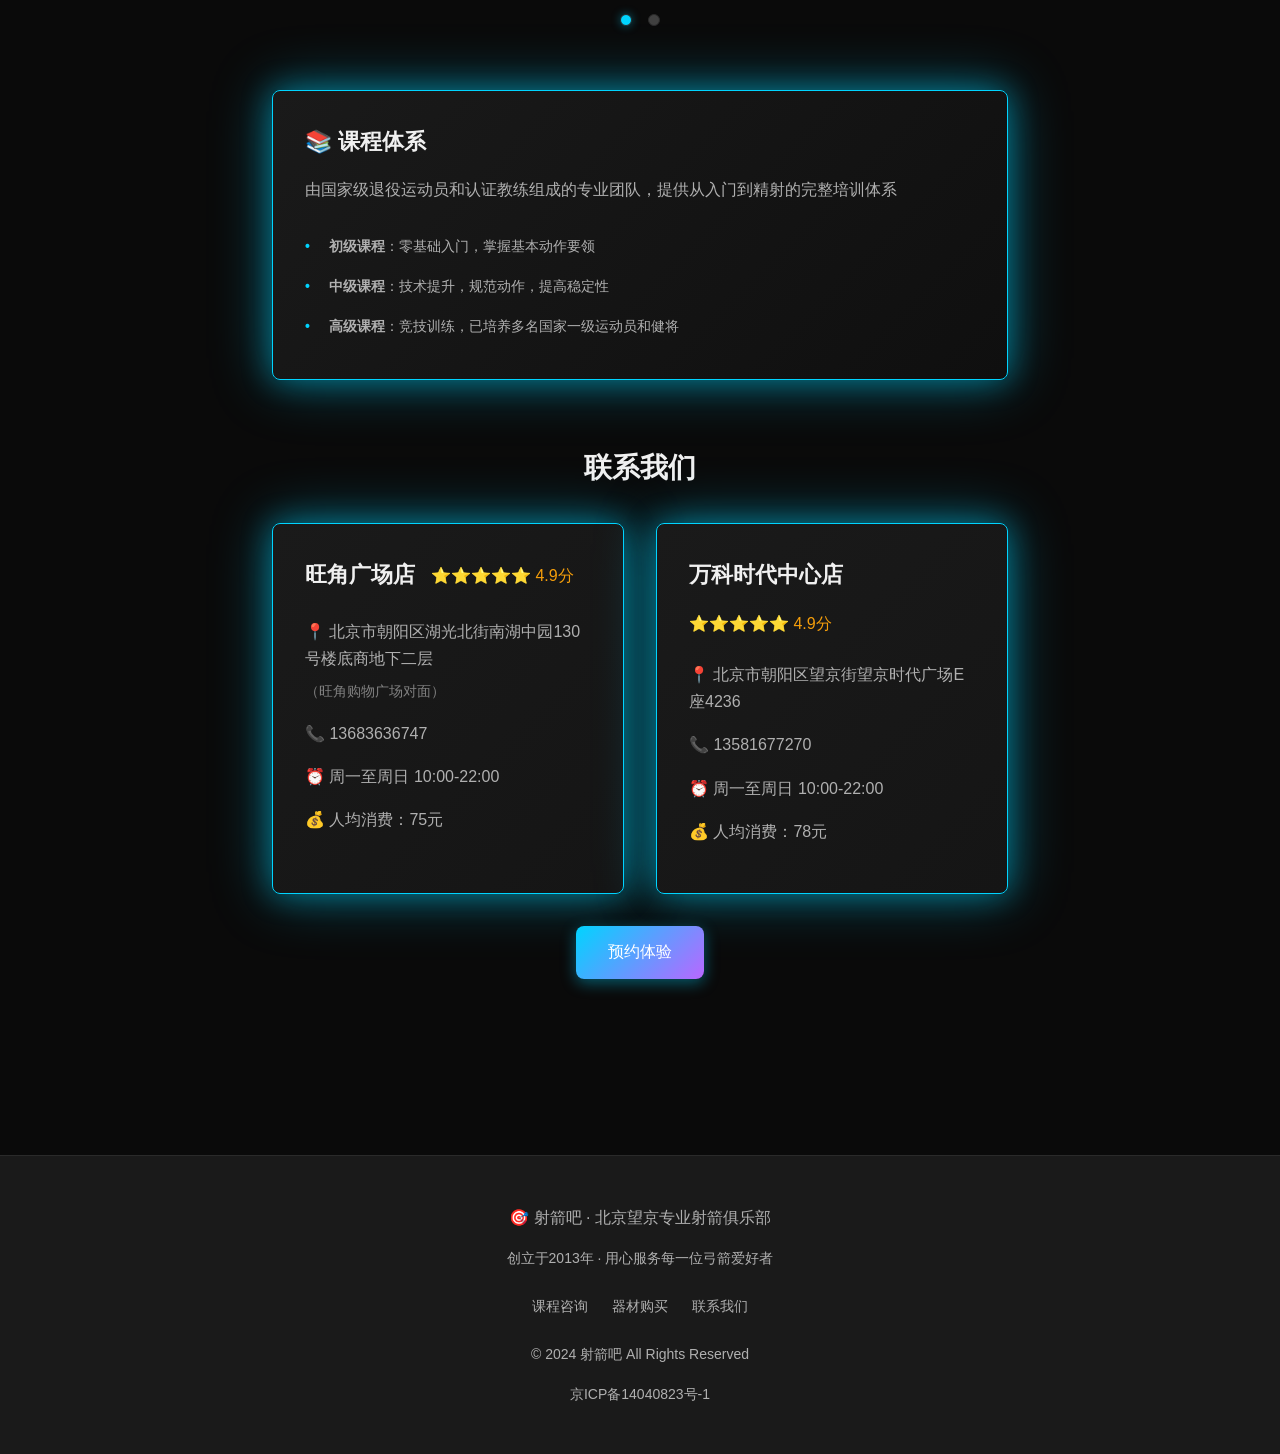
==== commit 459d046b: "优化导航栏logo：移除文字、增大尺寸、添加霓虹发光效果，移除Hero区logo" ====
--- a/index.html
+++ b/index.html
@@ -15,7 +15,6 @@
             <div class="nav-brand">
                 <a href="#home">
                     <img src="images/射箭吧logo.jpeg" alt="射箭吧" class="brand-logo">
-                    <span>射箭吧</span>
                 </a>
             </div>
             <ul class="nav-menu">
@@ -35,9 +34,6 @@
         <div class="container">
             <!-- Hero 介绍区 -->
             <section class="hero">
-                <div class="hero-logo">
-                    <img src="images/射箭吧logo.jpeg" alt="射箭吧" class="hero-logo-img">
-                </div>
                 <div class="hero-header">
                     <h1 class="hero-title">射箭吧</h1>
                     <h2 class="hero-subtitle">北京望京专业射箭俱乐部</h2>
--- a/css/style.css
+++ b/css/style.css
@@ -170,10 +170,21 @@
 }
 
 .nav-brand .brand-logo {
-  height: 40px;
+  height: 50px;
   width: auto;
-  border-radius: var(--radius-sm);
+  border-radius: var(--radius-md);
   object-fit: contain;
+  filter: brightness(1.1) contrast(1.05);
+  box-shadow: 0 0 15px rgba(0, 212, 255, 0.3);
+  border: 1px solid rgba(0, 212, 255, 0.2);
+  transition: all var(--transition-base);
+}
+
+.nav-brand .brand-logo:hover {
+  filter: brightness(1.2) contrast(1.1);
+  box-shadow: 0 0 25px rgba(0, 212, 255, 0.5), 0 0 40px rgba(0, 212, 255, 0.3);
+  border-color: var(--color-accent);
+  transform: scale(1.05);
 }
 
 .nav-brand a:hover {
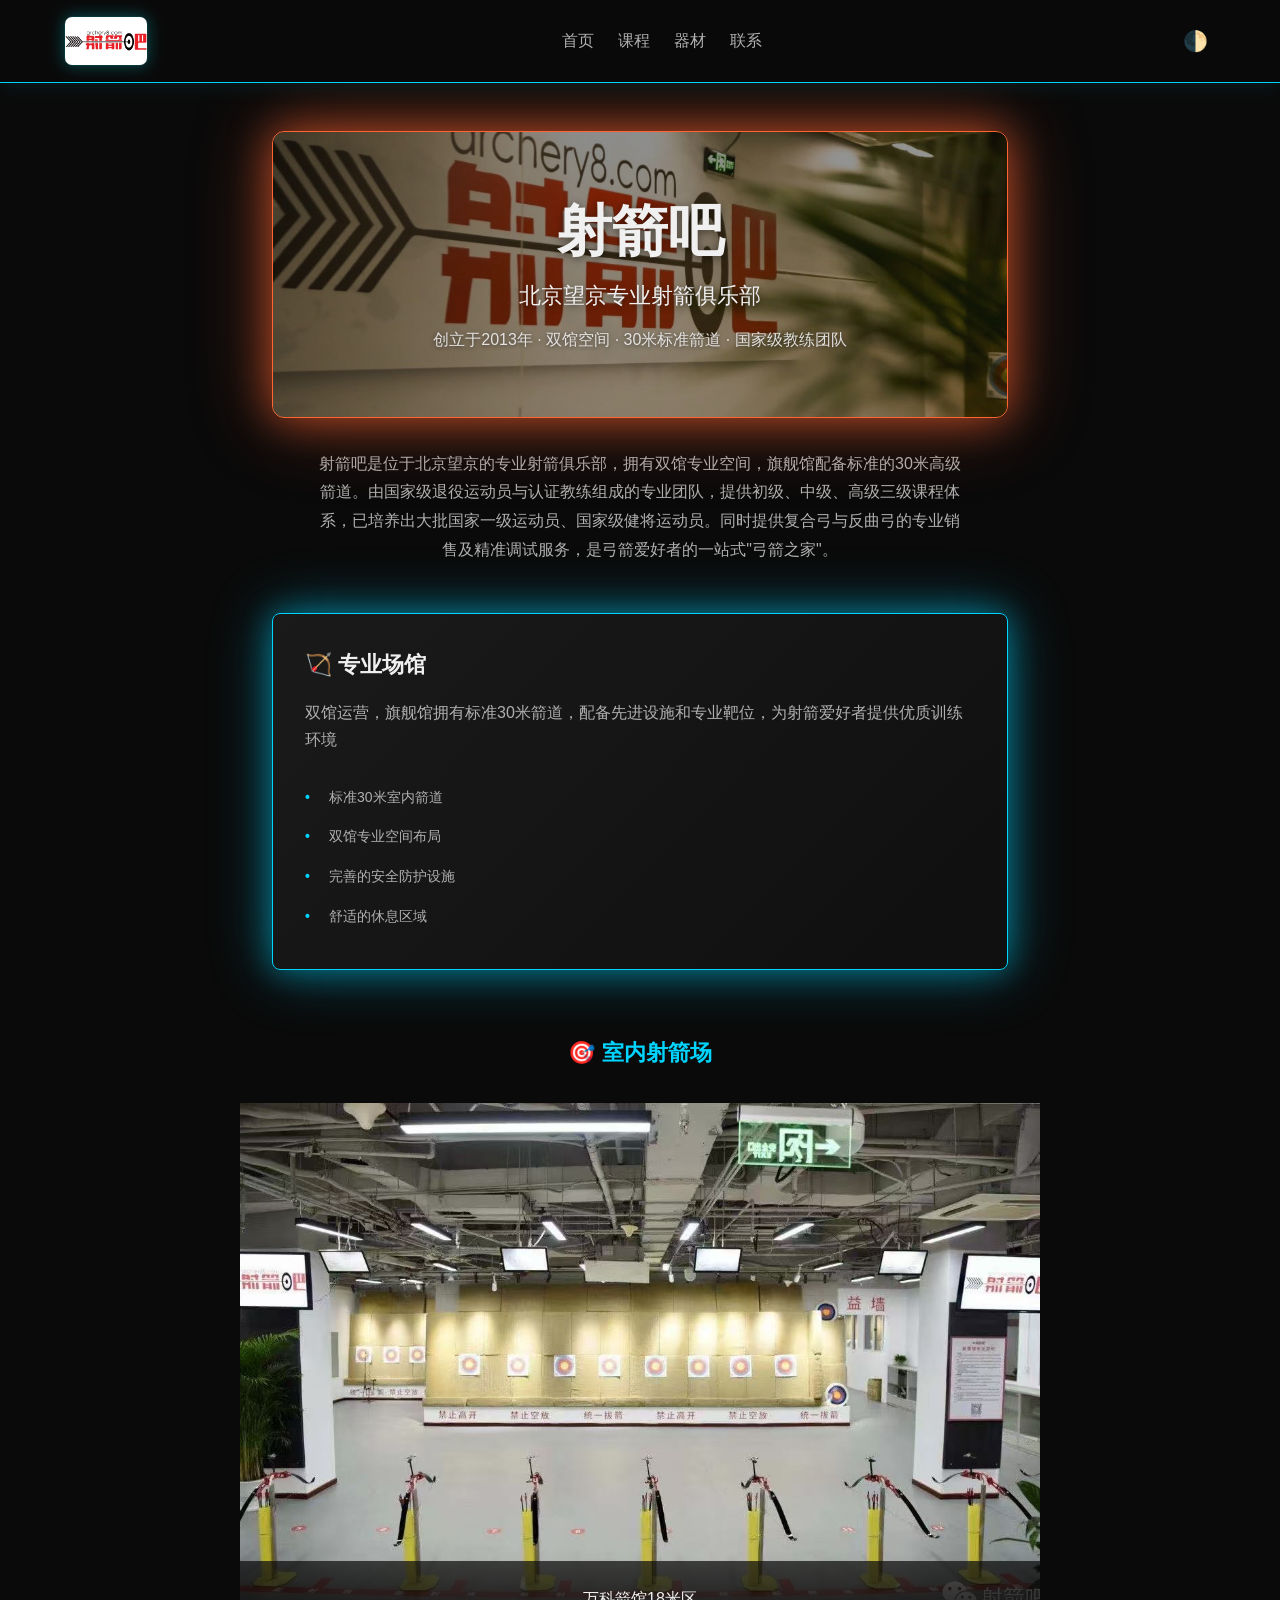
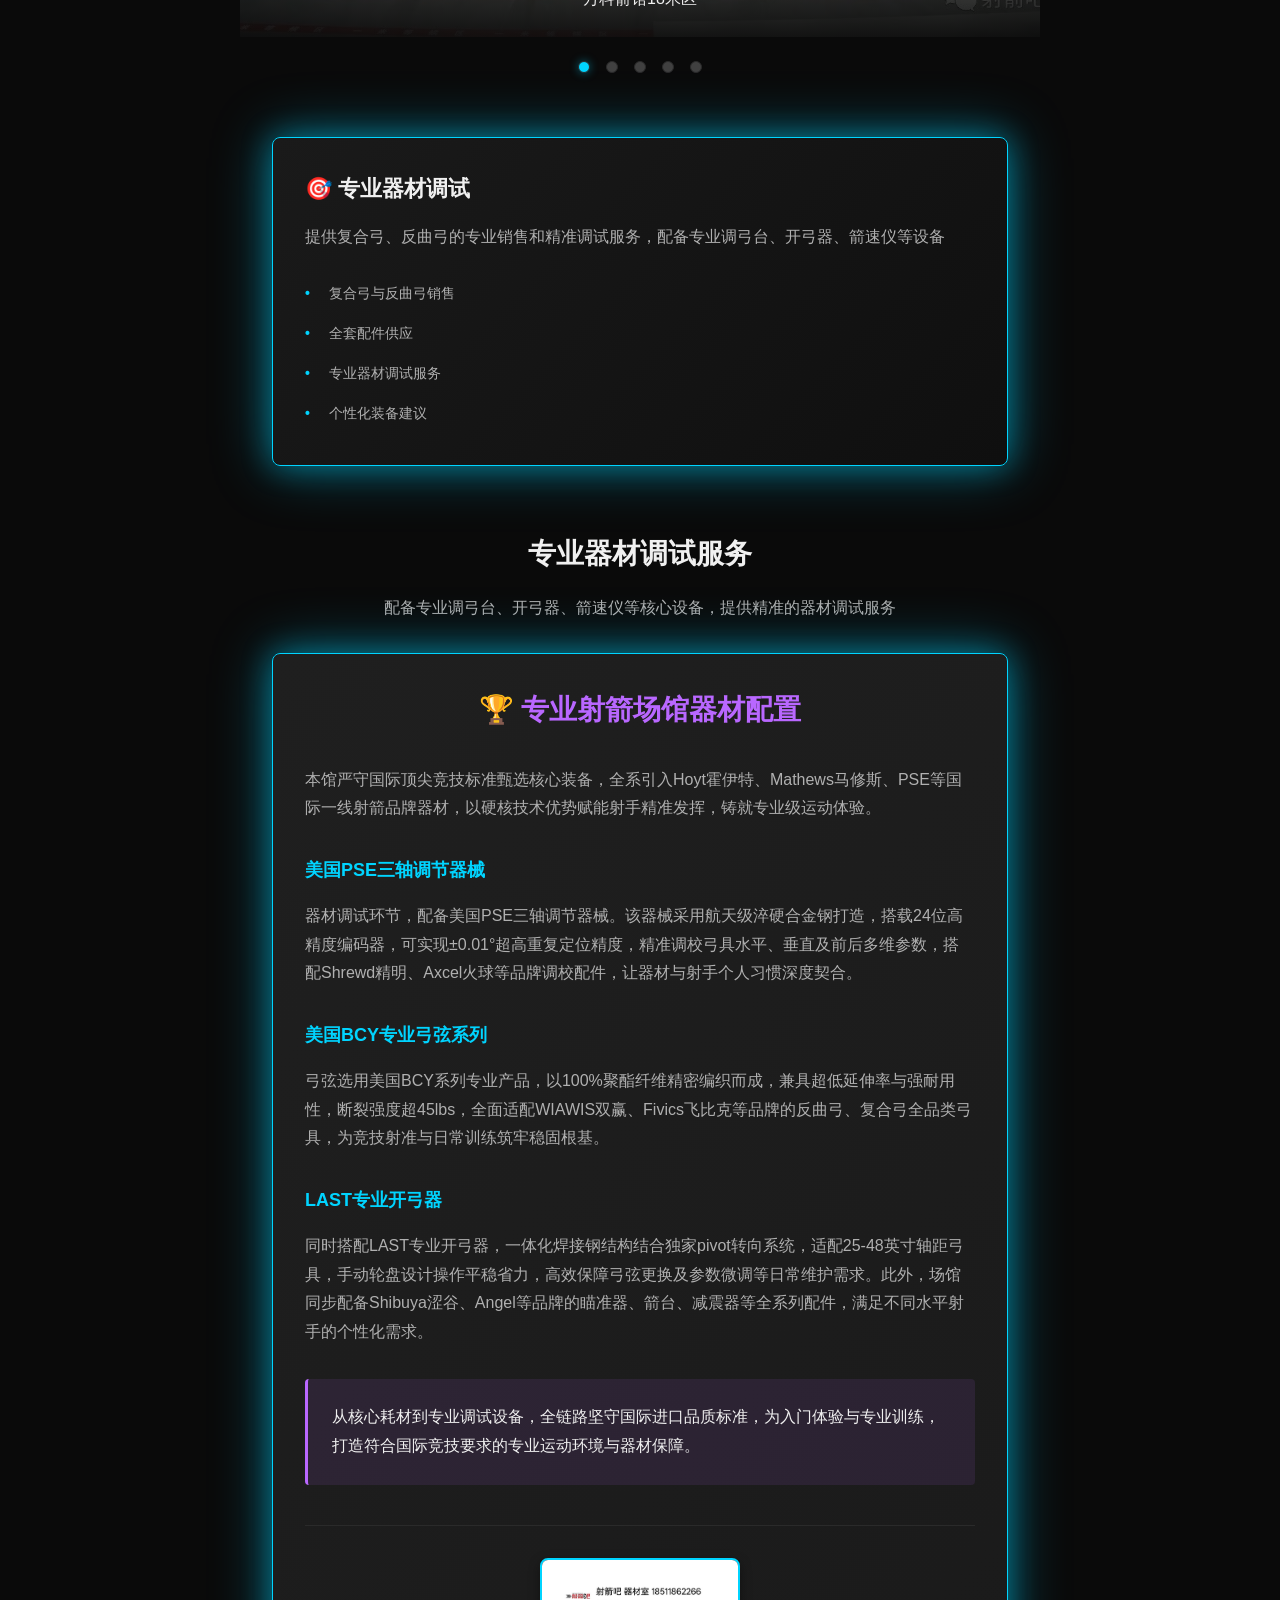
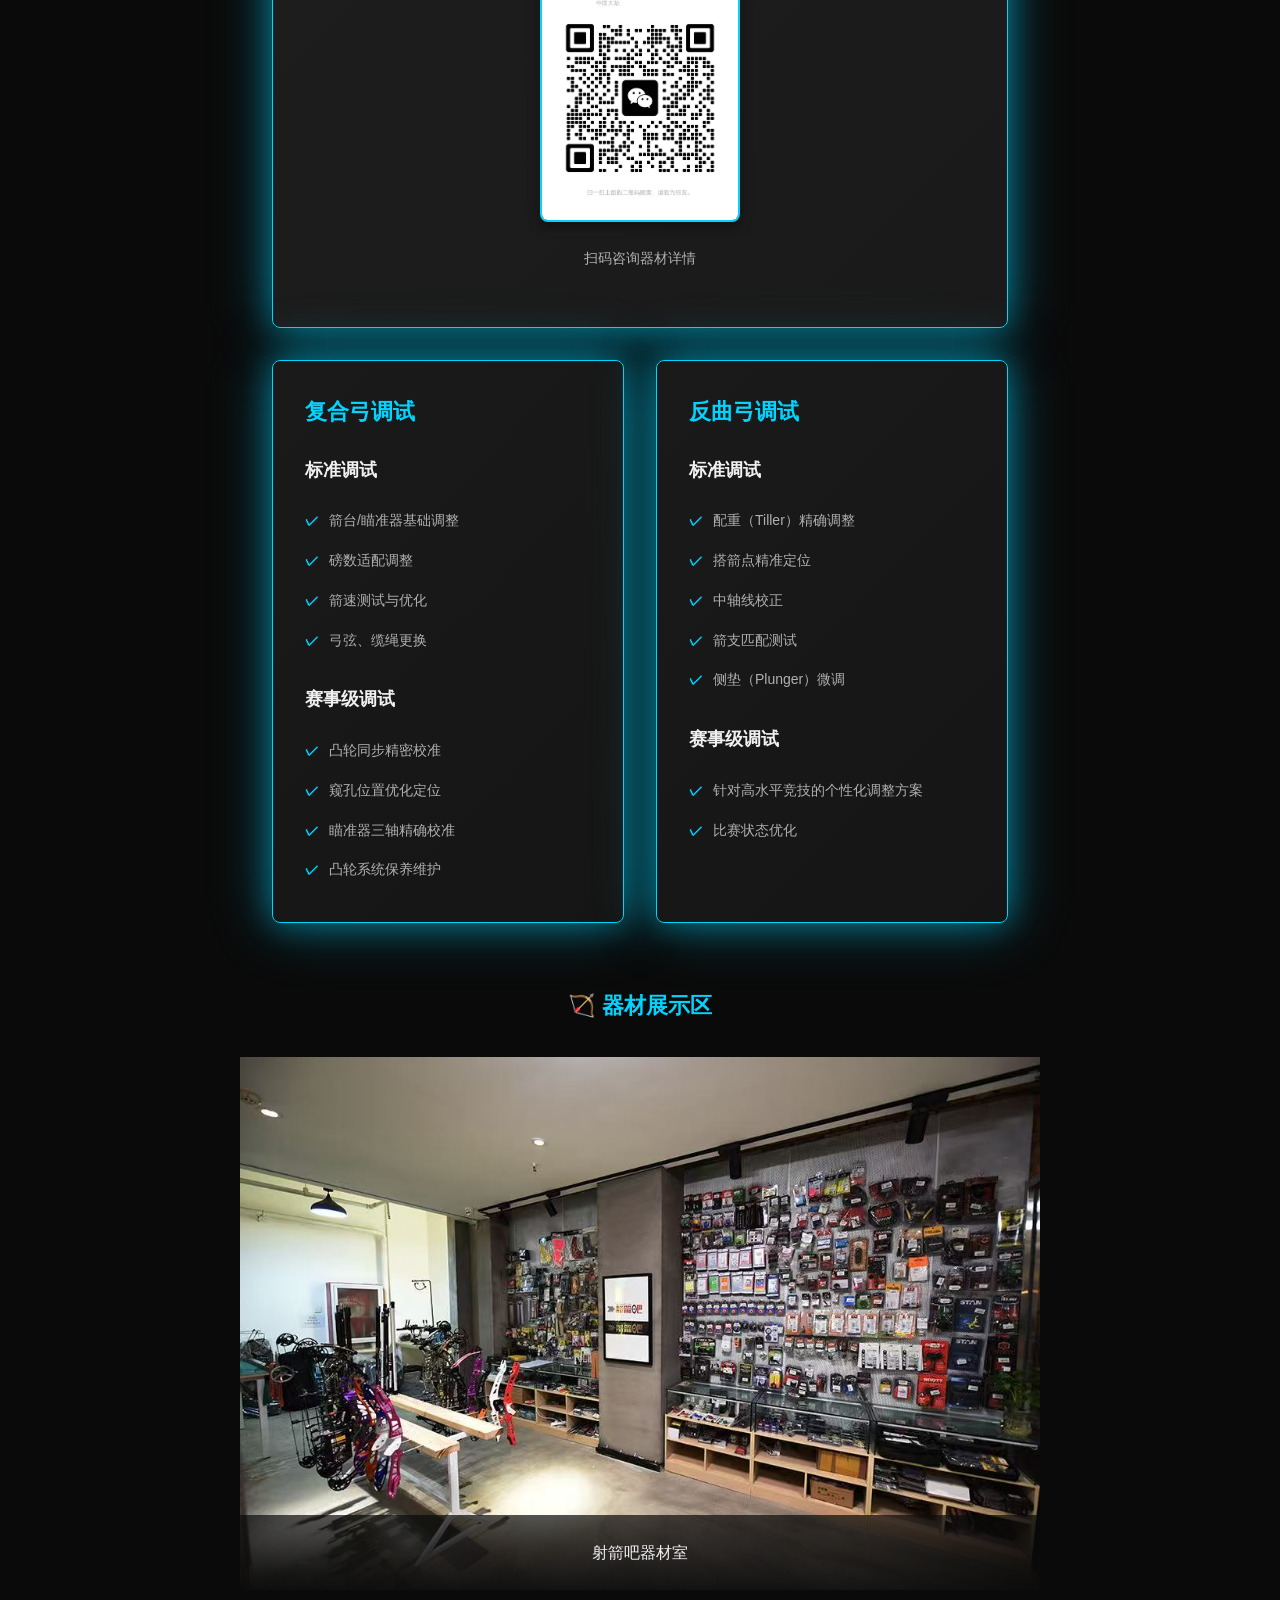
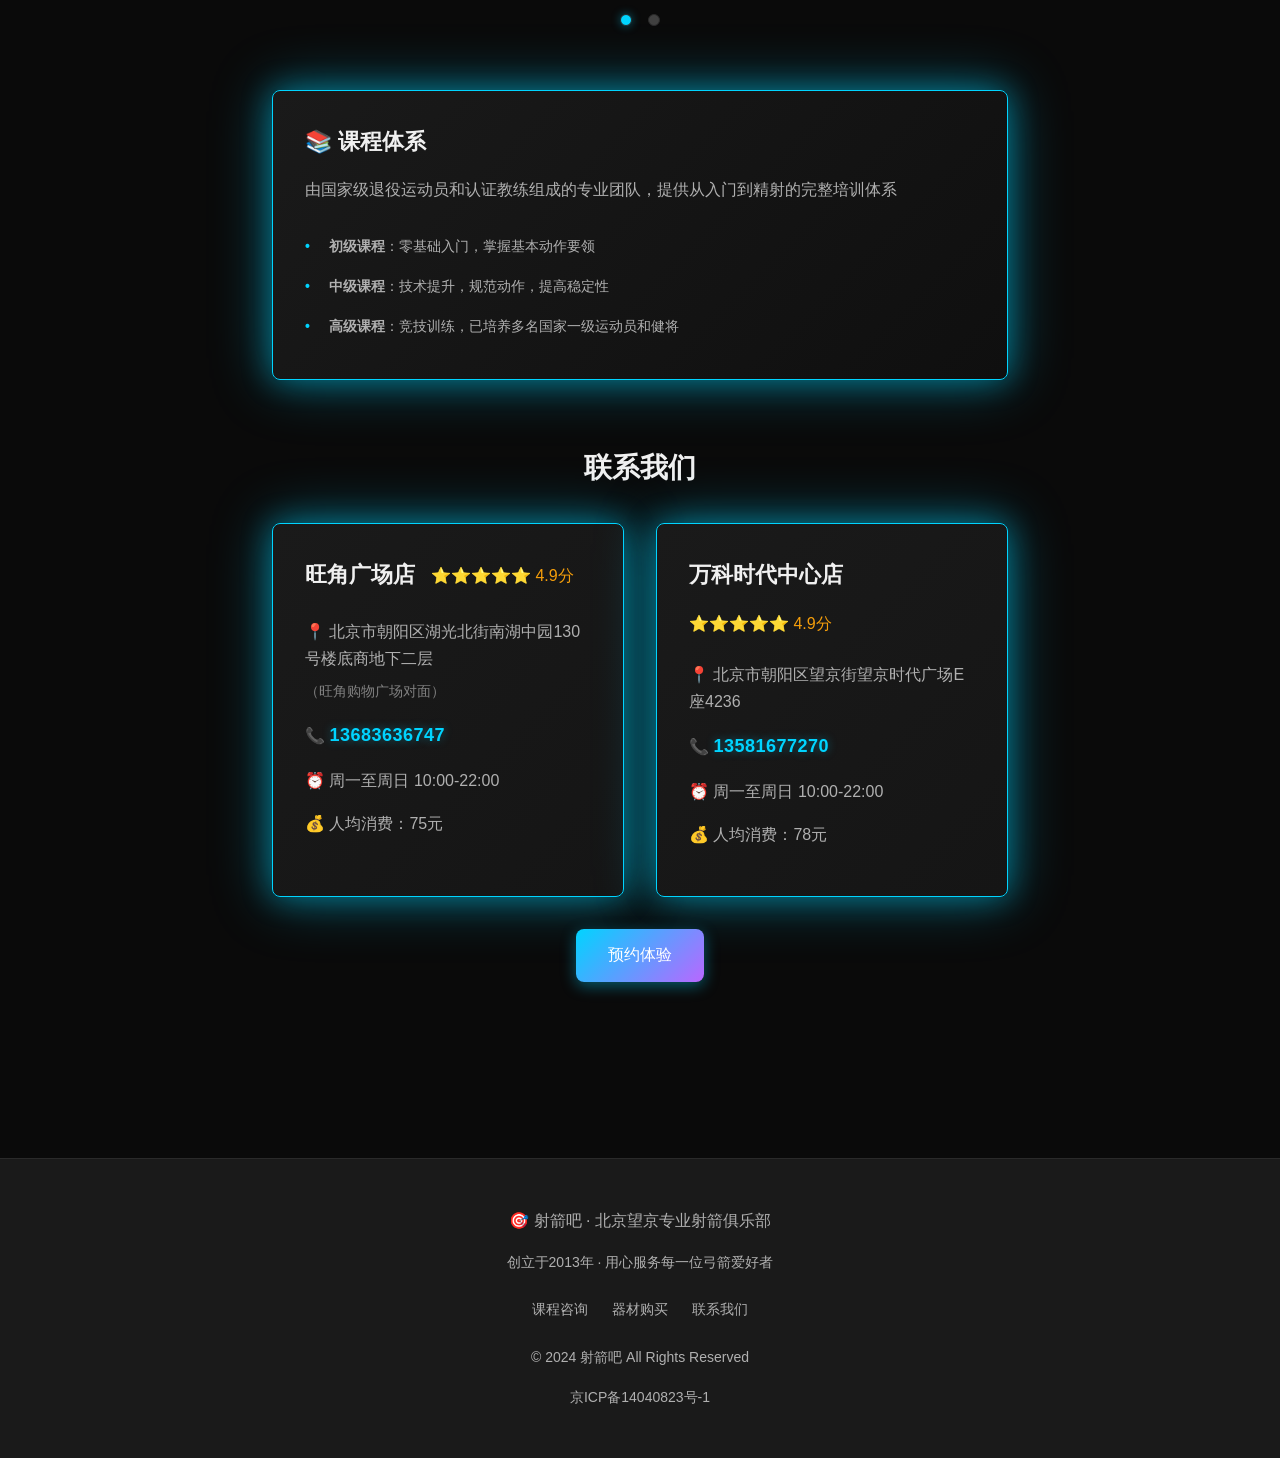
==== commit 6a23b942: "优化联系卡片电话号码：霓虹青色、加粗、发光效果" ====
--- a/index.html
+++ b/index.html
@@ -228,7 +228,7 @@
                         <div class="contact-info">
                             <p>📍 北京市朝阳区湖光北街南湖中园130号楼底商地下二层</p>
                             <p class="address-note">（旺角购物广场对面）</p>
-                            <p>📞 13683636747</p>
+                            <p>📞 <span class="phone-number">13683636747</span></p>
                             <p>⏰ 周一至周日 10:00-22:00</p>
                             <p>💰 人均消费：75元</p>
                         </div>
@@ -239,7 +239,7 @@
                         <h3>万科时代中心店 <span class="rating">⭐⭐⭐⭐⭐ 4.9分</span></h3>
                         <div class="contact-info">
                             <p>📍 北京市朝阳区望京街望京时代广场E座4236</p>
-                            <p>📞 13581677270</p>
+                            <p>📞 <span class="phone-number">13581677270</span></p>
                             <p>⏰ 周一至周日 10:00-22:00</p>
                             <p>💰 人均消费：78元</p>
                         </div>
--- a/css/style.css
+++ b/css/style.css
@@ -815,6 +815,22 @@
   margin-top: calc(var(--space-1) * -1);
 }
 
+.contact-info .phone-number {
+  color: var(--color-accent);
+  font-size: var(--font-size-lg);
+  font-weight: var(--font-weight-bold);
+  letter-spacing: 0.5px;
+  text-shadow: 0 0 10px var(--color-accent-glow);
+  transition: all var(--transition-base);
+}
+
+.contact-card:hover .phone-number {
+  color: var(--color-accent-hover);
+  text-shadow: 0 0 15px var(--color-accent-glow), 0 0 30px var(--color-accent-glow);
+  transform: scale(1.05);
+  display: inline-block;
+}
+
 /* ==========================================
    按钮
    ========================================== */
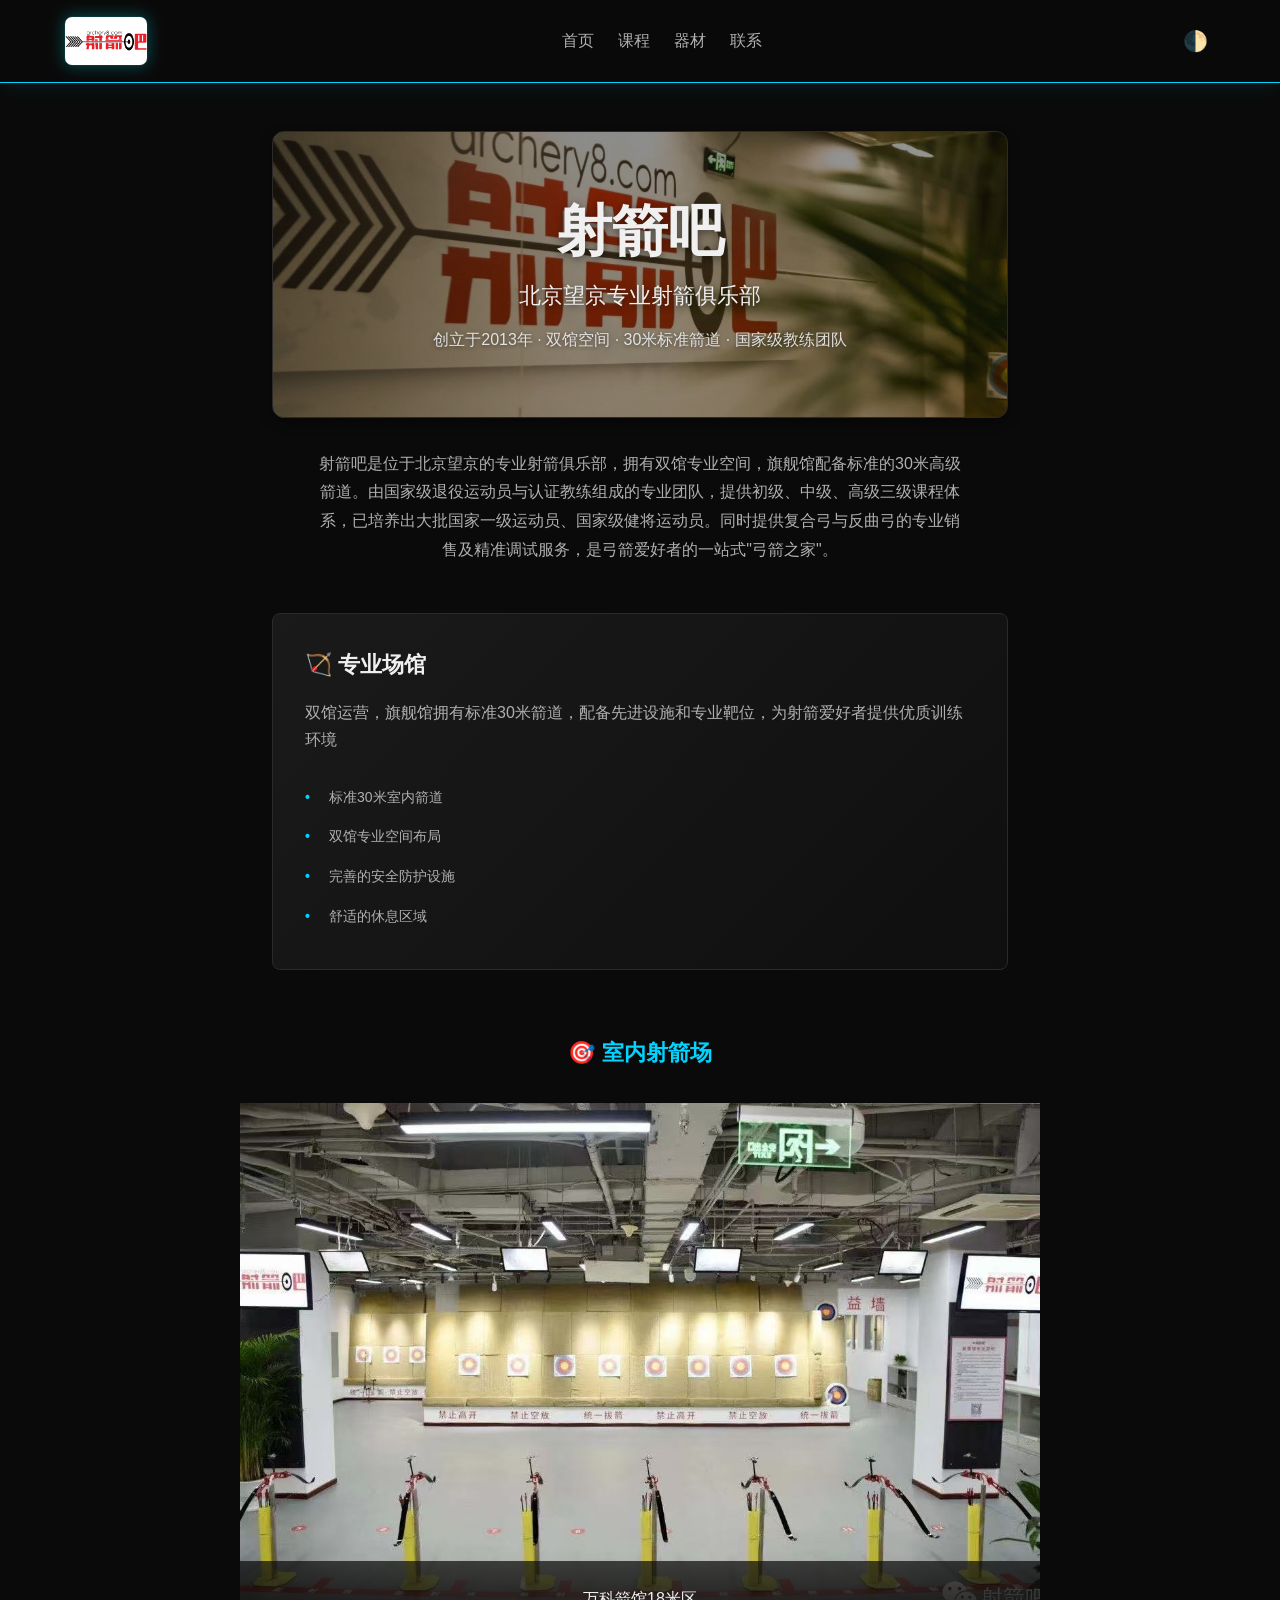
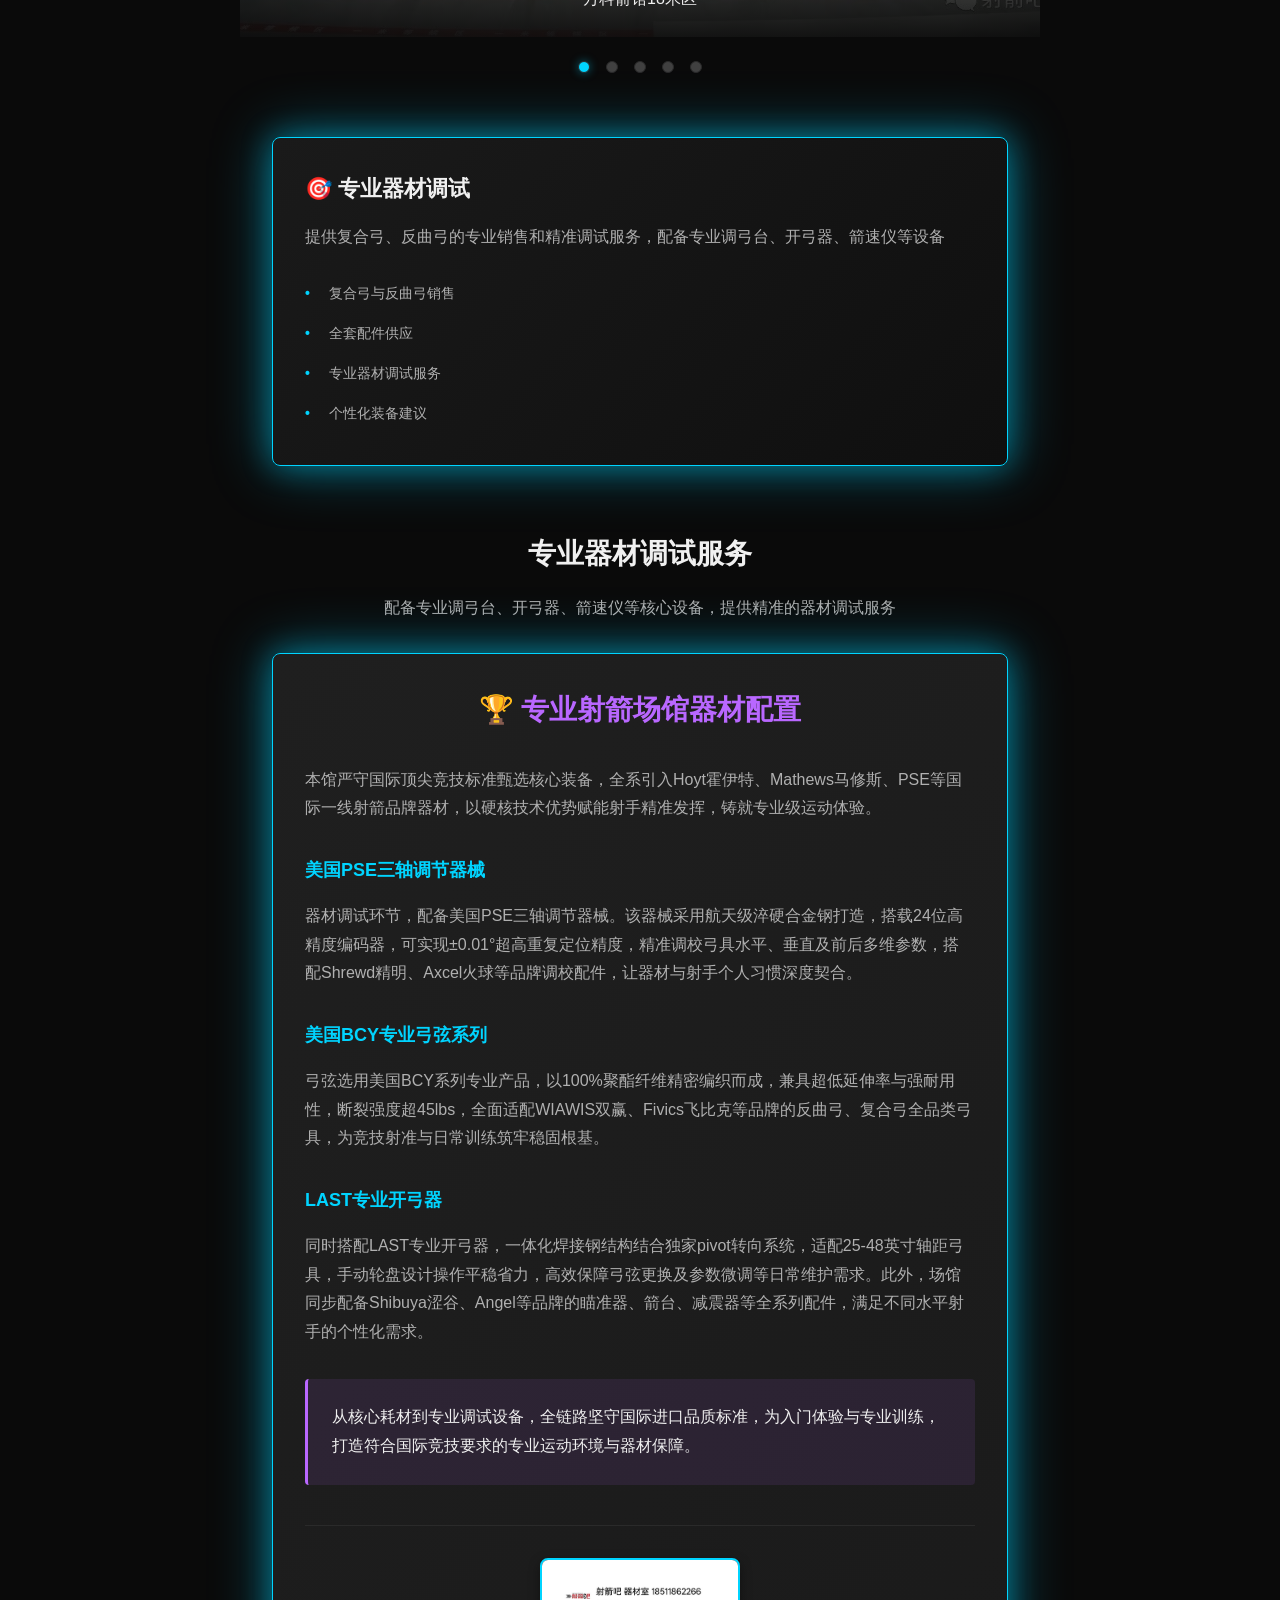
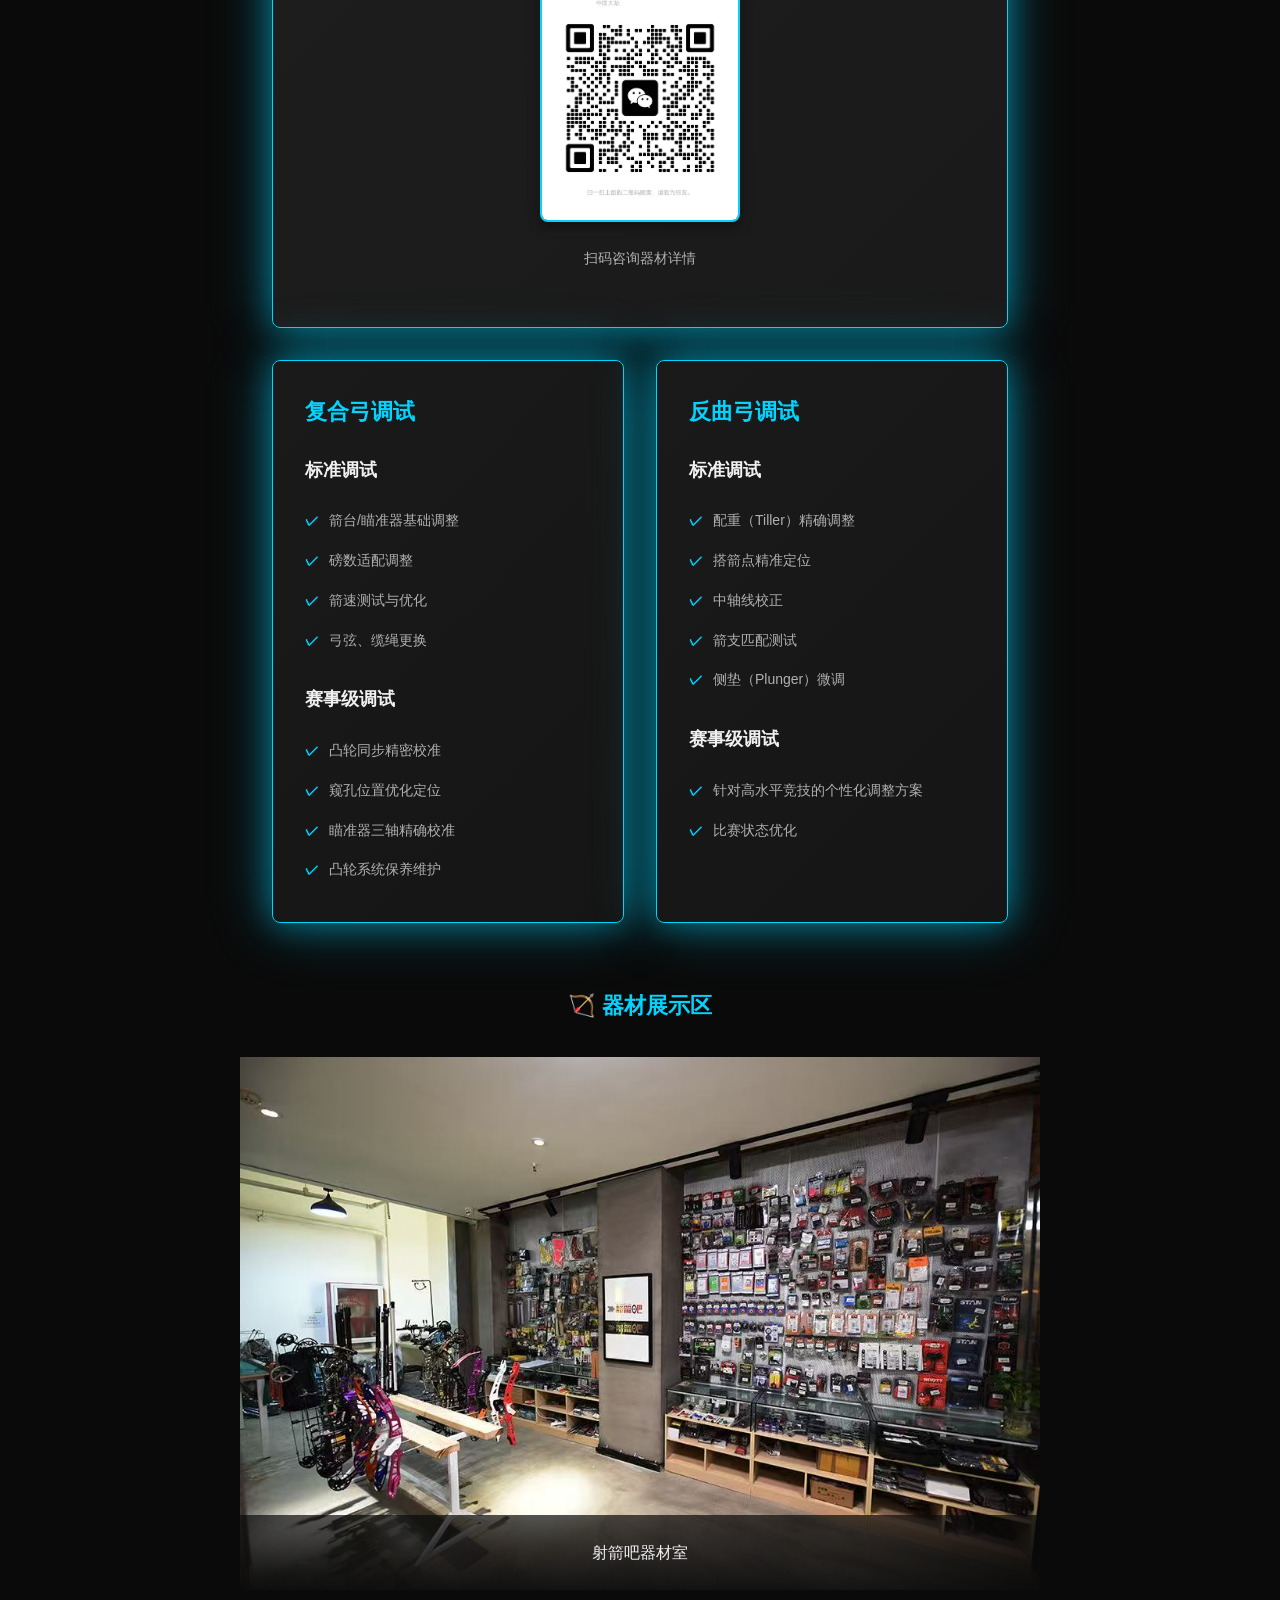
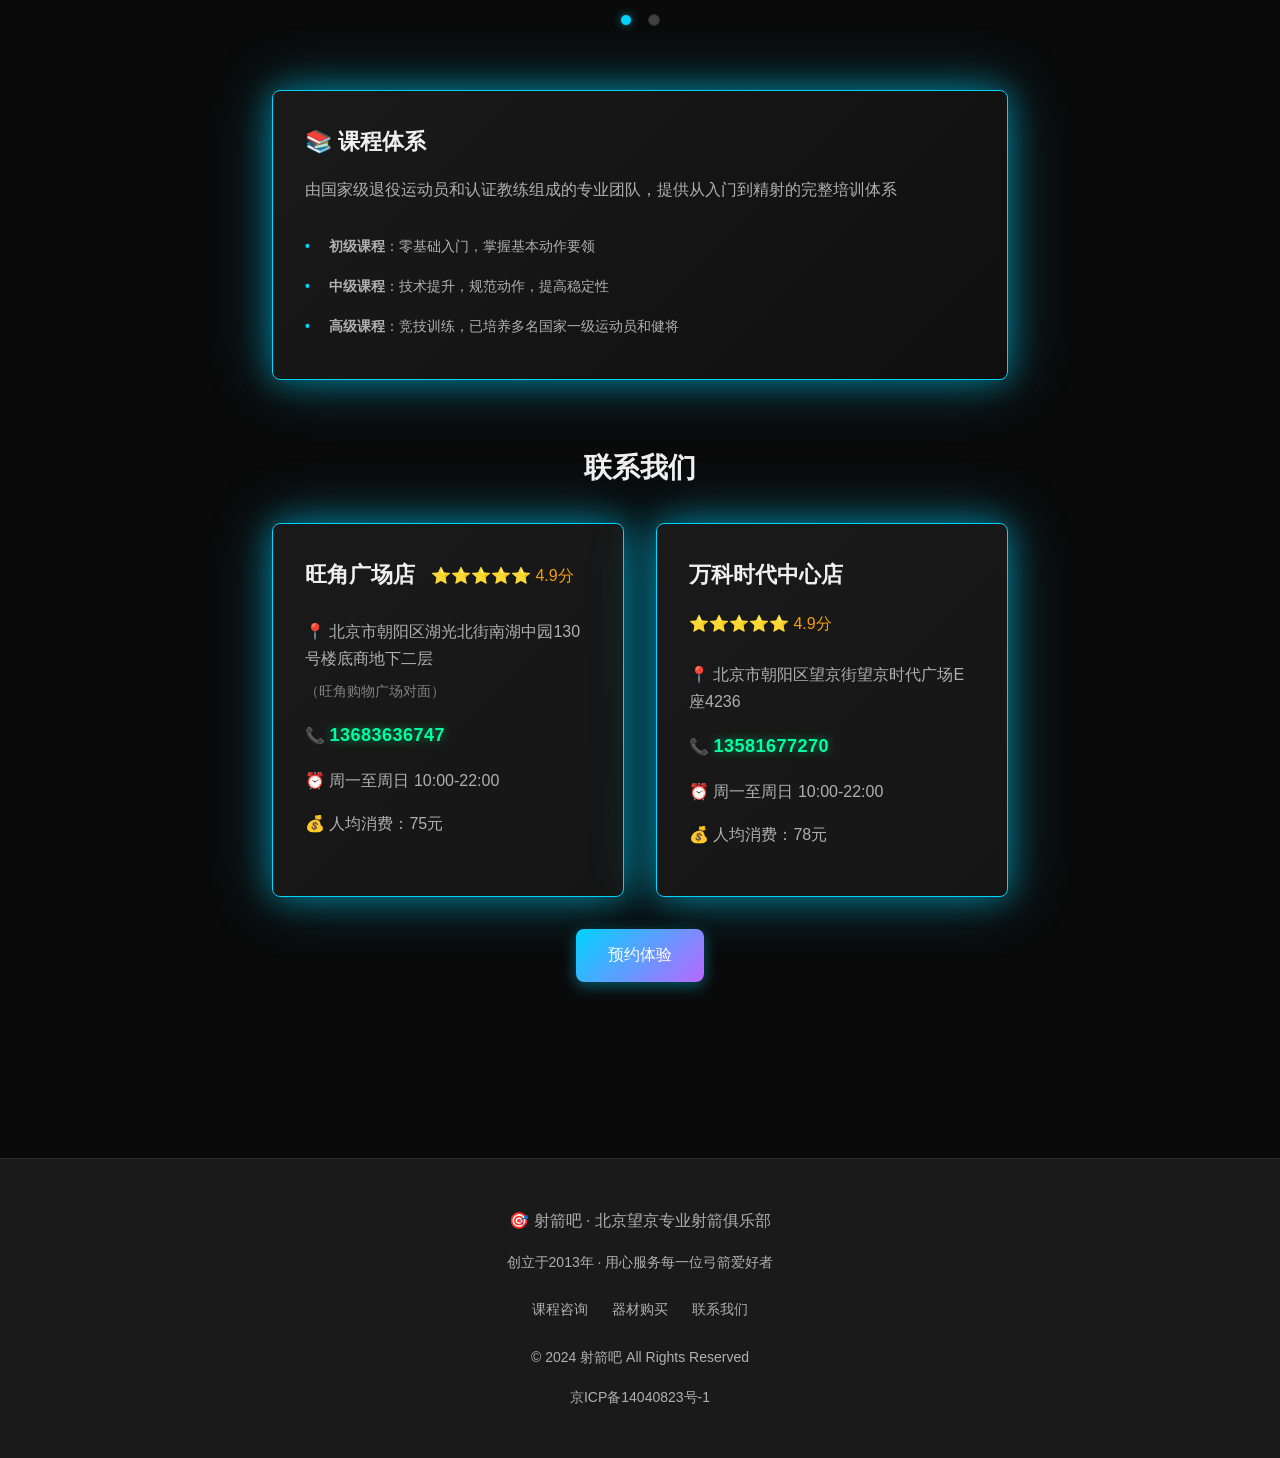
==== commit 11a00132: "修复导航链接：将课程链接指向正确的课程体系部分" ====
--- a/index.html
+++ b/index.html
@@ -45,7 +45,7 @@
             </section>
 
             <!-- 核心服务卡片 -->
-            <section class="services" id="courses">
+            <section class="services">
                 <div class="service-cards">
                     <!-- 服务卡片 1 - 专业场馆 -->
                     <article class="service-card">
@@ -203,7 +203,7 @@
             </section>
 
             <!-- 课程体系卡片 -->
-            <section class="services">
+            <section class="services" id="courses">
                 <div class="service-cards">
                     <article class="service-card">
                         <h3>📚 课程体系</h3>
--- a/css/style.css
+++ b/css/style.css
@@ -816,17 +816,17 @@
 }
 
 .contact-info .phone-number {
-  color: var(--color-accent);
+  color: #00ff9f;
   font-size: var(--font-size-lg);
   font-weight: var(--font-weight-bold);
   letter-spacing: 0.5px;
-  text-shadow: 0 0 10px var(--color-accent-glow);
+  text-shadow: 0 0 10px rgba(0, 255, 159, 0.5);
   transition: all var(--transition-base);
 }
 
 .contact-card:hover .phone-number {
-  color: var(--color-accent-hover);
-  text-shadow: 0 0 15px var(--color-accent-glow), 0 0 30px var(--color-accent-glow);
+  color: #00ffcc;
+  text-shadow: 0 0 15px rgba(0, 255, 159, 0.7), 0 0 30px rgba(0, 255, 159, 0.5);
   transform: scale(1.05);
   display: inline-block;
 }
